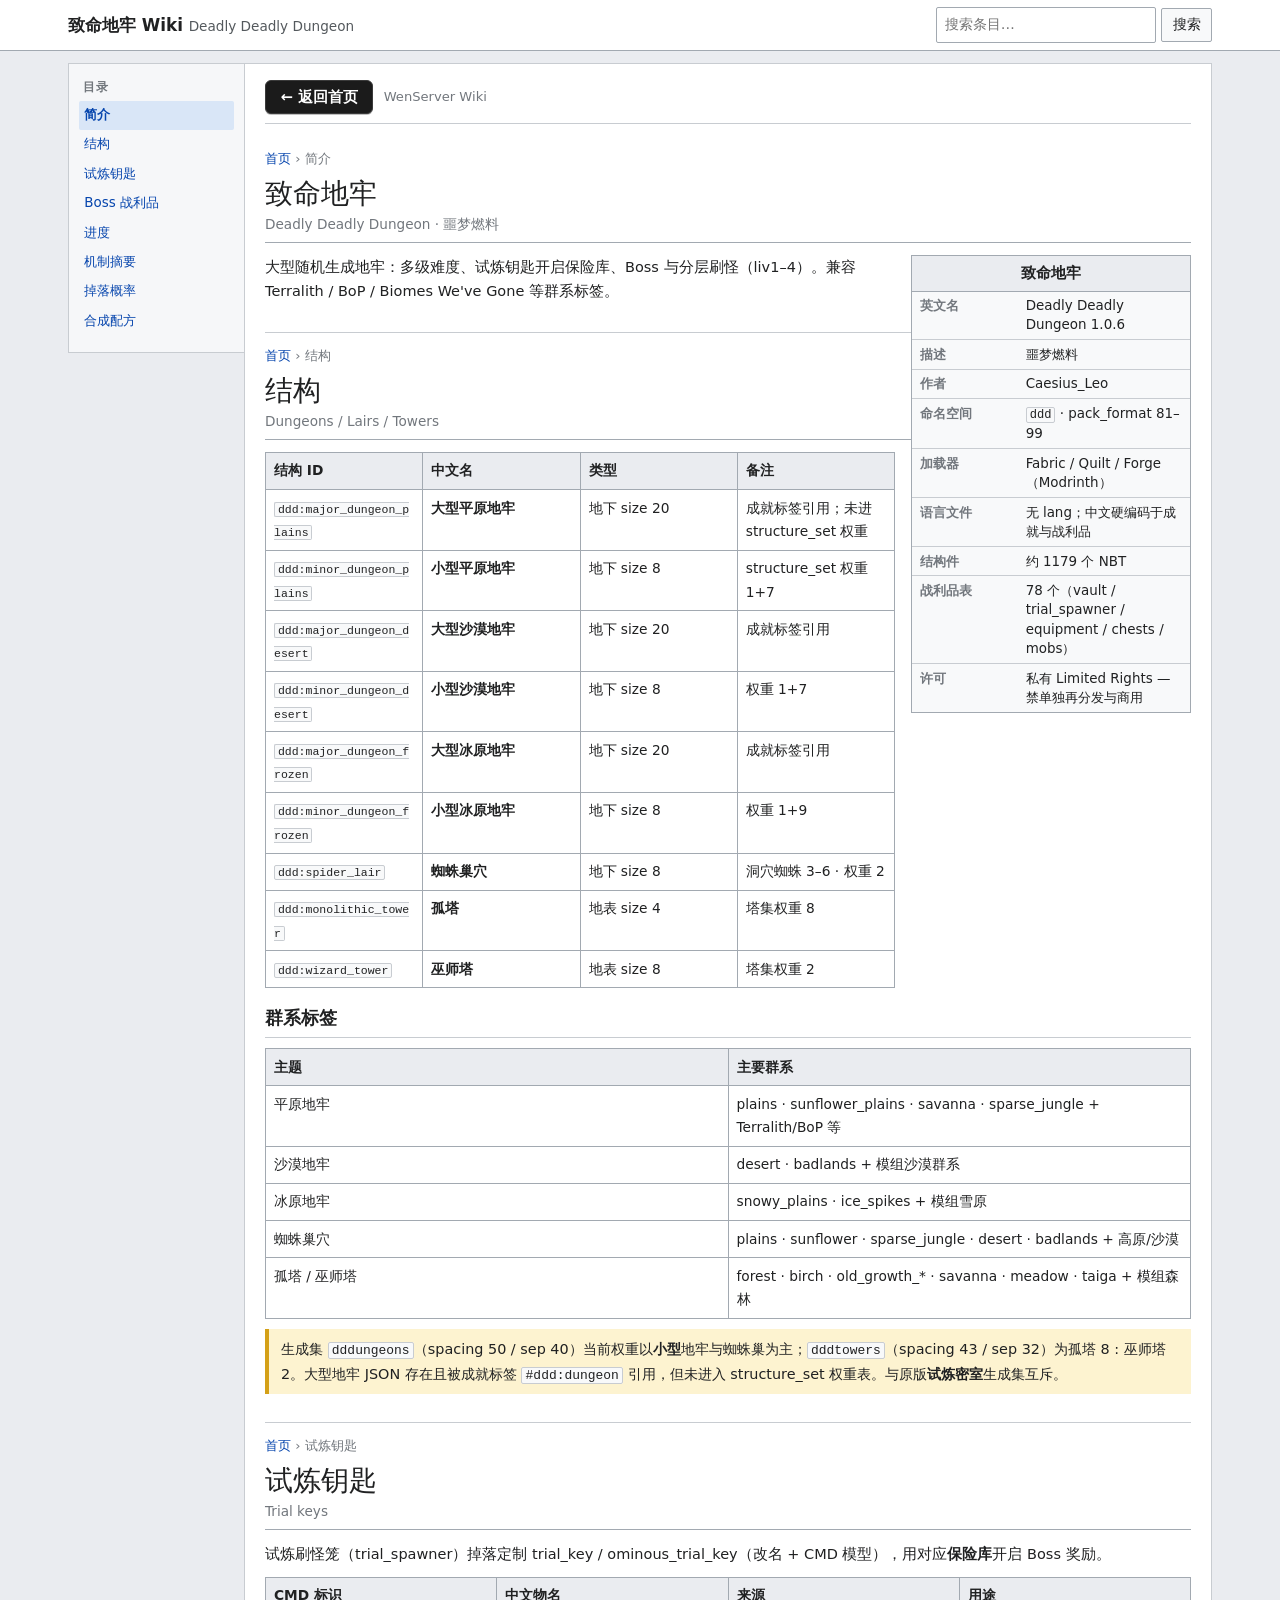
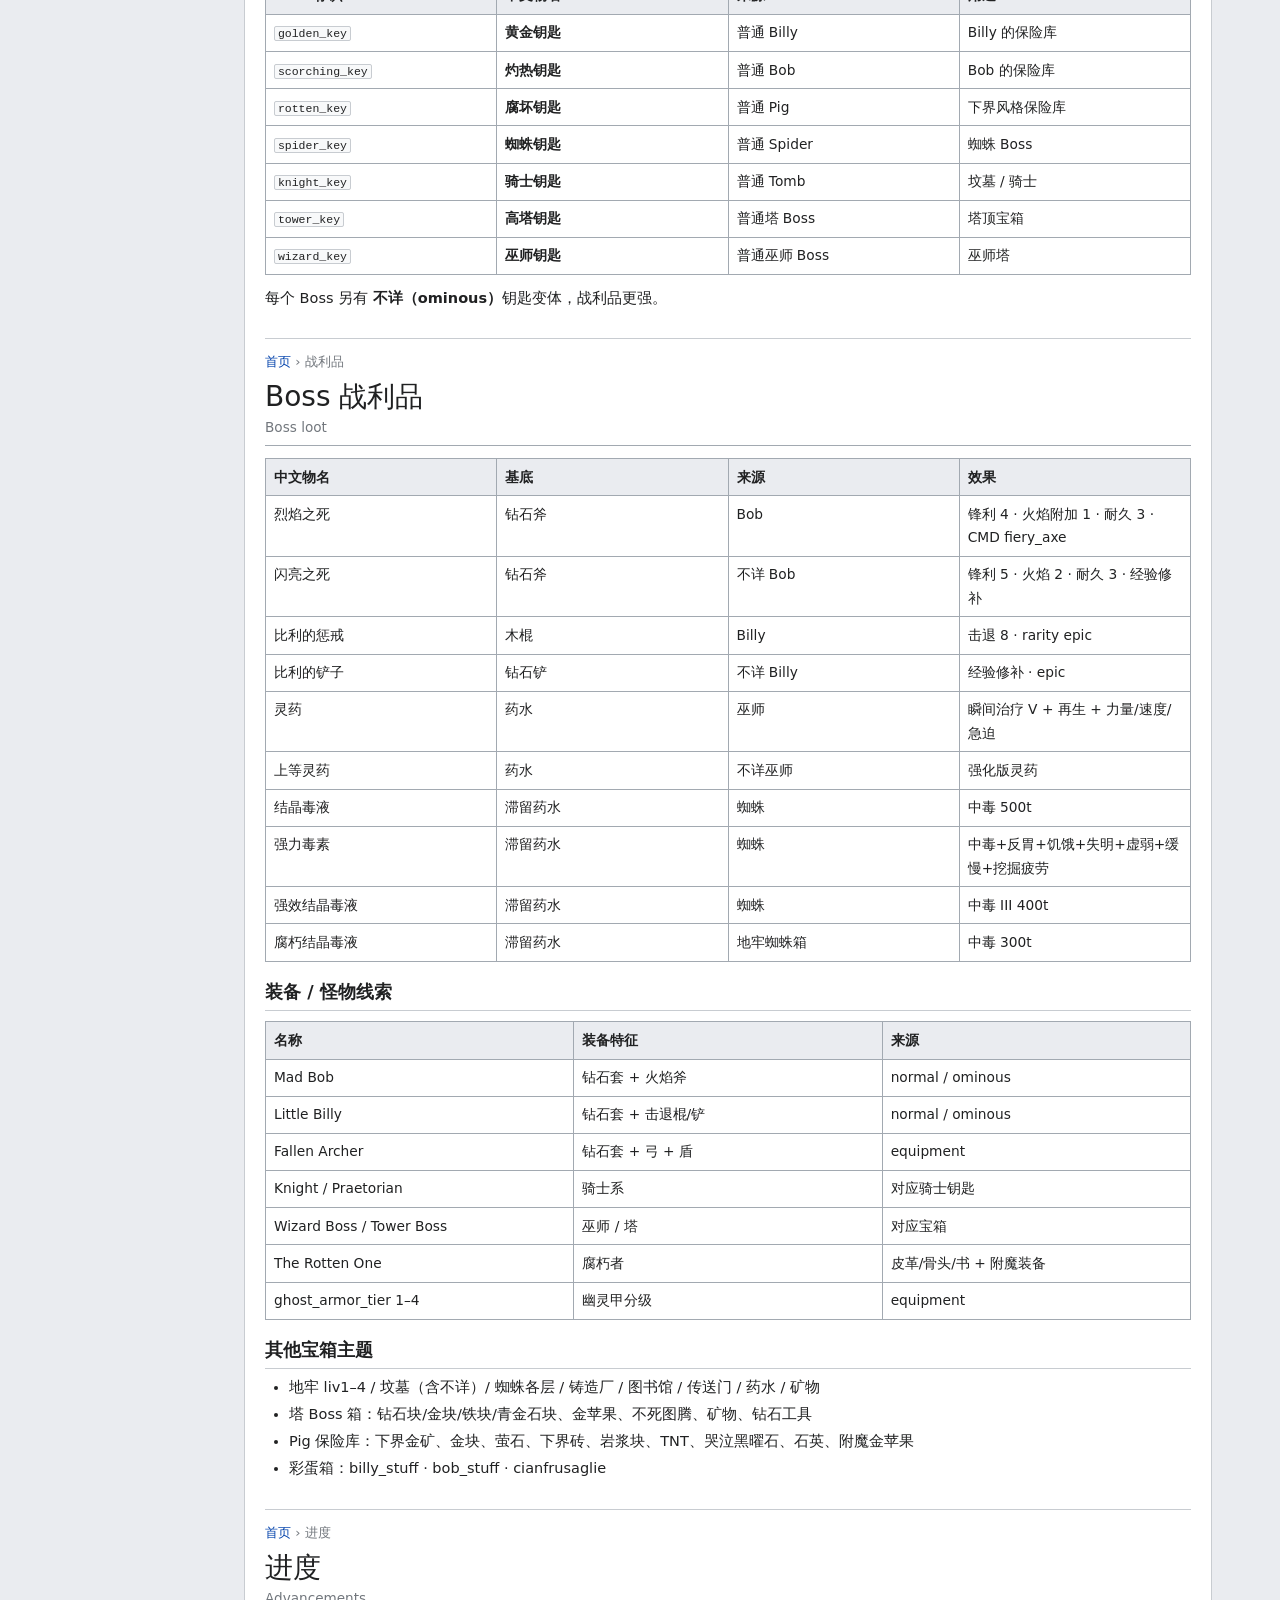
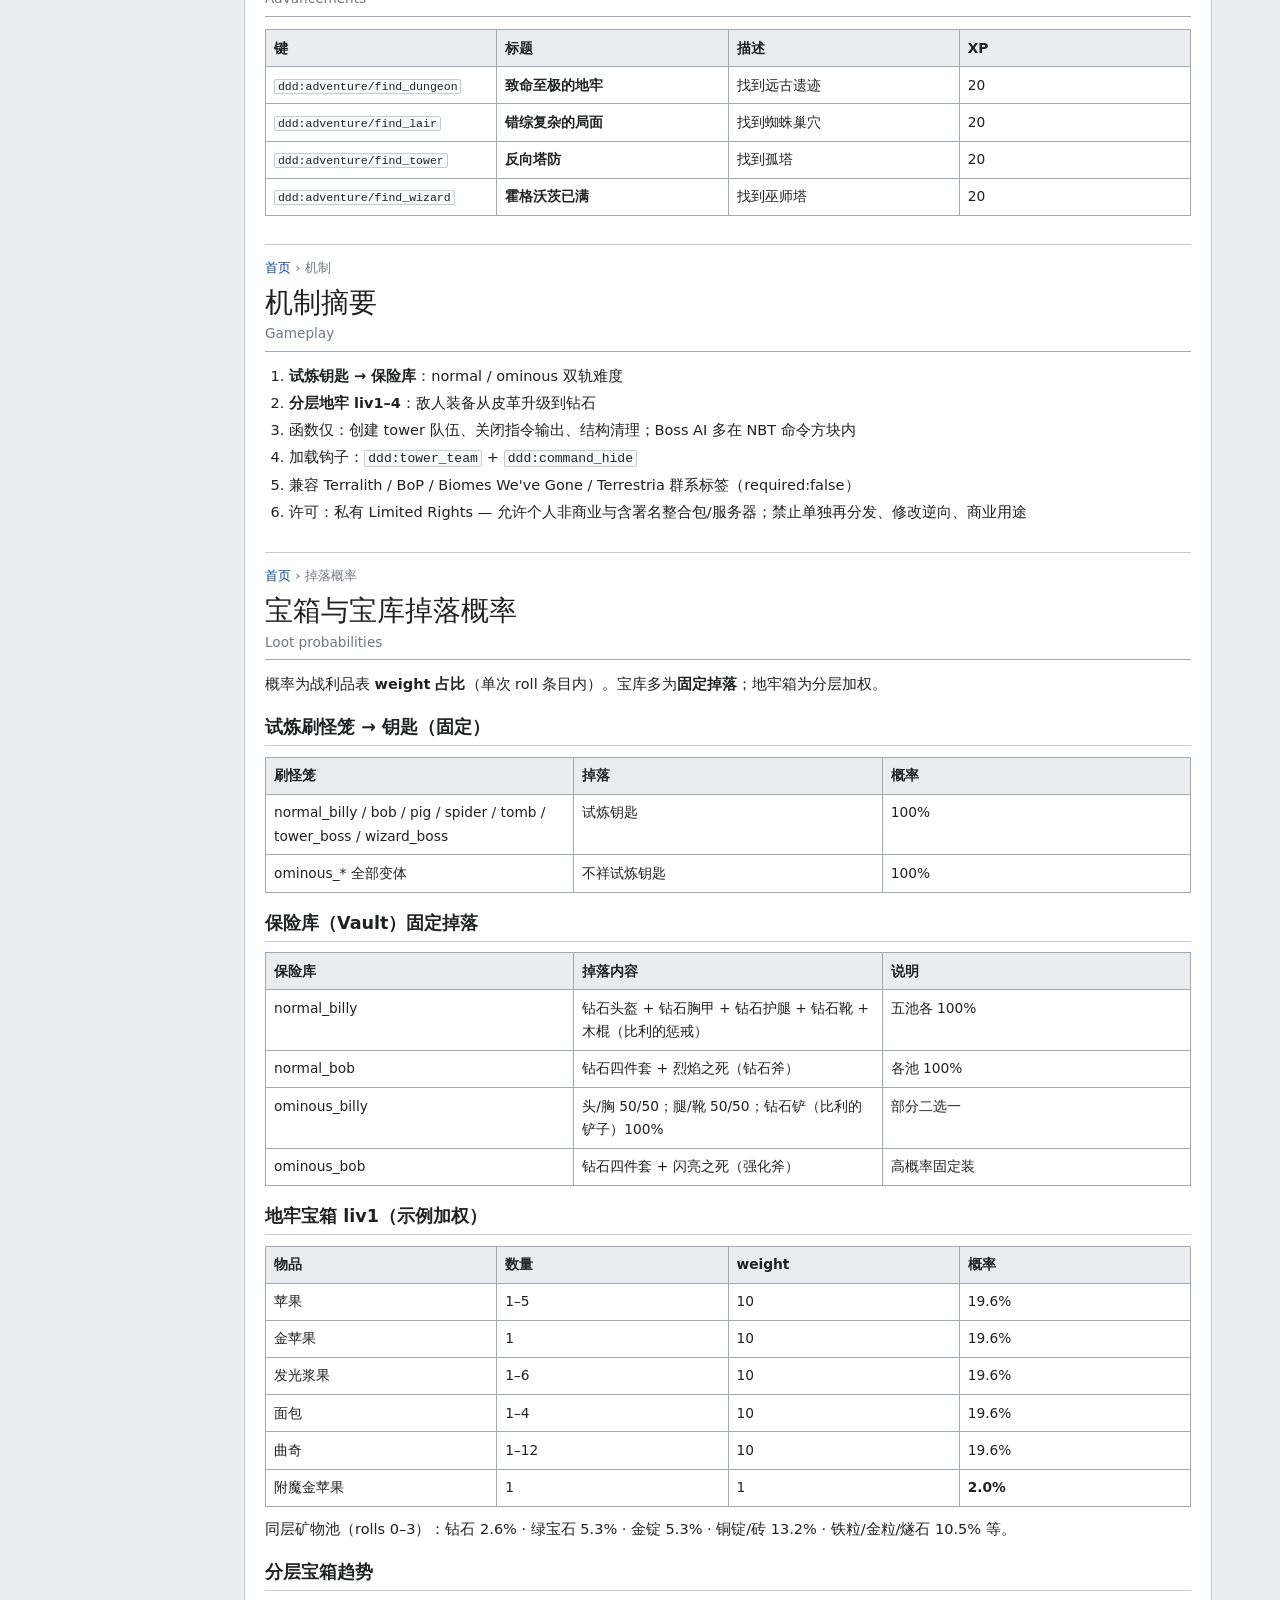
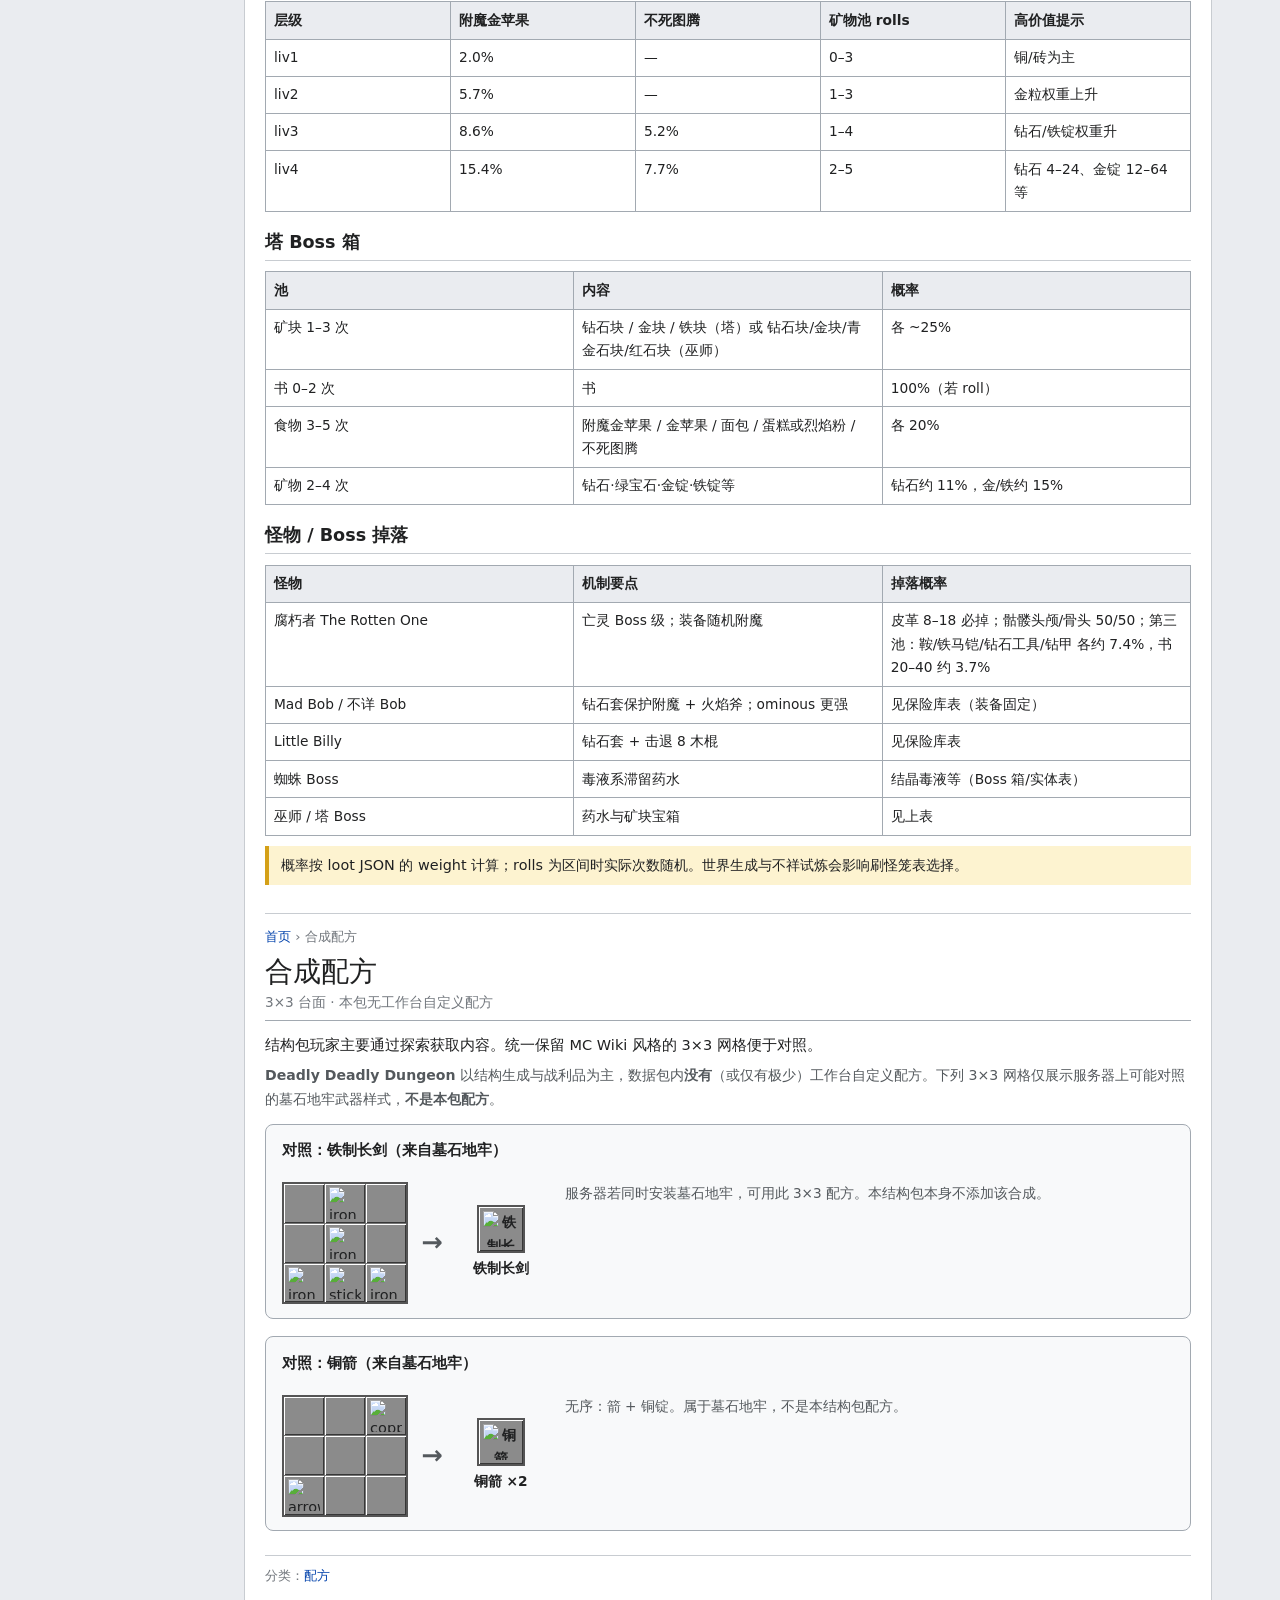
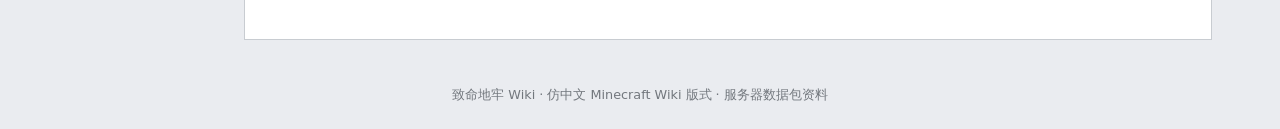
==== DeadlyDeadlyDungeon/index.html @ 66ff52d9 "True 3x3 crafting grids (HTML/CSS)" ====
<!DOCTYPE html>
<html lang="zh-CN">
<head>
<meta charset="UTF-8" />
<meta name="viewport" content="width=device-width, initial-scale=1.0"/>
<title>致命地牢 Wiki</title>
<meta name="description" content="致命地牢（Deadly Deadly Dungeon）中文百科 · WenServer 服务器数据包"/>
<link rel="icon" type="image/png" sizes="32x32" href="assets/favicon-32x32.png">
<link rel="icon" type="image/png" sizes="16x16" href="assets/favicon-16x16.png">
<link rel="apple-touch-icon" sizes="180x180" href="assets/apple-touch-icon.png">
<link rel="stylesheet" href="assets/app.css" />
</head>
<body>

<header class="wiki-header">
	<div class="inner">
		<a class="wiki-logo" href="../index.html">致命地牢 Wiki<span>Deadly Deadly Dungeon</span></a>
		<button type="button" class="toc-toggle" id="tocToggle">目录</button>
		<div class="wiki-search">
			<input type="search" id="searchBox" placeholder="搜索条目…" aria-label="搜索" />
			<button type="button" id="searchBtn">搜索</button>
		</div>
	</div>
</header>

<div class="wiki-shell" id="top">
	<aside class="wiki-sidebar" id="wikiSidebar">
		<div class="sb-title">目录</div>
		<ul>
			<li><a href="#introduction">简介</a></li>
			<li><a href="#structures">结构</a></li>
			<li><a href="#keys">试炼钥匙</a></li>
			<li><a href="#loot">Boss 战利品</a></li>
			<li><a href="#advancements">进度</a></li>
			<li><a href="#mechanics">机制摘要</a></li>
			<li><a href="#loot-probs">掉落概率</a></li>
			<li><a href="#recipes">合成配方</a></li>
		</ul>
	</aside>
	<main class="wiki-content">
		<div class="back-bar">
			<a class="back-home" href="../index.html">← 返回首页</a>
			<span class="back-hub">WenServer Wiki</span>
		</div>

	<div id="searchPanel" class="search-panel" hidden>
		<div class="sr-head">
			<strong>搜索结果</strong>
			<span id="searchMeta" class="sr-meta"></span>
			<button type="button" id="searchClear" class="sr-clear">清除</button>
		</div>
		<p class="sr-hint">输入时只更新本列表，不会隐藏正文、也不会滚动页面。</p>
		<ol id="searchList" class="sr-list"></ol>
	</div>
	<div id="searchEmpty" class="search-empty" hidden>没有找到匹配的条目。</div>

	<article class="article" id="introduction" data-search="致命地牢 Deadly Deadly Dungeon · 噩梦燃料 地牢 deadly dungeon 试炼钥匙 boss">
		<div class="breadcrumbs"><a href="#top">首页</a> › 简介</div>
		<div class="article-header"><h1>致命地牢</h1><div class="sub">Deadly Deadly Dungeon · 噩梦燃料</div></div>
		<div class="infobox"><div class="ib-title">致命地牢</div><table><tr><td class="k">英文名</td><td class="v">Deadly Deadly Dungeon 1.0.6</td></tr><tr><td class="k">描述</td><td class="v">噩梦燃料</td></tr><tr><td class="k">作者</td><td class="v">Caesius_Leo</td></tr><tr><td class="k">命名空间</td><td class="v"><code>ddd</code> · pack_format 81–99</td></tr><tr><td class="k">加载器</td><td class="v">Fabric / Quilt / Forge（Modrinth）</td></tr><tr><td class="k">语言文件</td><td class="v">无 lang；中文硬编码于成就与战利品</td></tr><tr><td class="k">结构件</td><td class="v">约 1179 个 NBT</td></tr><tr><td class="k">战利品表</td><td class="v">78 个（vault / trial_spawner / equipment / chests / mobs）</td></tr><tr><td class="k">许可</td><td class="v">私有 Limited Rights — 禁单独再分发与商用</td></tr></table></div><p>大型随机生成地牢：多级难度、试炼钥匙开启保险库、Boss 与分层刷怪（liv1–4）。兼容 Terralith / BoP / Biomes We've Gone 等群系标签。</p>
	</article>

	<article class="article" id="structures" data-search="结构 Dungeons / Lairs / Towers 结构 地牢 巢穴 孤塔 巫师塔 群系">
		<div class="breadcrumbs"><a href="#top">首页</a> › 结构</div>
		<div class="article-header"><h1>结构</h1><div class="sub">Dungeons / Lairs / Towers</div></div>
		<div class="wiki-table-wrap"><table class="wiki"><tr><th>结构 ID</th><th>中文名</th><th>类型</th><th>备注</th></tr><tr><td><code>ddd:major_dungeon_plains</code></td><td><strong>大型平原地牢</strong></td><td>地下 size 20</td><td>成就标签引用；未进 structure_set 权重</td></tr><tr><td><code>ddd:minor_dungeon_plains</code></td><td><strong>小型平原地牢</strong></td><td>地下 size 8</td><td>structure_set 权重 1+7</td></tr><tr><td><code>ddd:major_dungeon_desert</code></td><td><strong>大型沙漠地牢</strong></td><td>地下 size 20</td><td>成就标签引用</td></tr><tr><td><code>ddd:minor_dungeon_desert</code></td><td><strong>小型沙漠地牢</strong></td><td>地下 size 8</td><td>权重 1+7</td></tr><tr><td><code>ddd:major_dungeon_frozen</code></td><td><strong>大型冰原地牢</strong></td><td>地下 size 20</td><td>成就标签引用</td></tr><tr><td><code>ddd:minor_dungeon_frozen</code></td><td><strong>小型冰原地牢</strong></td><td>地下 size 8</td><td>权重 1+9</td></tr><tr><td><code>ddd:spider_lair</code></td><td><strong>蜘蛛巢穴</strong></td><td>地下 size 8</td><td>洞穴蜘蛛 3–6 · 权重 2</td></tr><tr><td><code>ddd:monolithic_tower</code></td><td><strong>孤塔</strong></td><td>地表 size 4</td><td>塔集权重 8</td></tr><tr><td><code>ddd:wizard_tower</code></td><td><strong>巫师塔</strong></td><td>地表 size 8</td><td>塔集权重 2</td></tr></table></div><h3>群系标签</h3><div class="wiki-table-wrap"><table class="wiki"><tr><th>主题</th><th>主要群系</th></tr><tr><td>平原地牢</td><td>plains · sunflower_plains · savanna · sparse_jungle + Terralith/BoP 等</td></tr><tr><td>沙漠地牢</td><td>desert · badlands + 模组沙漠群系</td></tr><tr><td>冰原地牢</td><td>snowy_plains · ice_spikes + 模组雪原</td></tr><tr><td>蜘蛛巢穴</td><td>plains · sunflower · sparse_jungle · desert · badlands + 高原/沙漠</td></tr><tr><td>孤塔 / 巫师塔</td><td>forest · birch · old_growth_* · savanna · meadow · taiga + 模组森林</td></tr></table></div><div class="note">生成集 <code>dddungeons</code>（spacing 50 / sep 40）当前权重以<strong>小型</strong>地牢与蜘蛛巢为主；<code>dddtowers</code>（spacing 43 / sep 32）为孤塔 8 : 巫师塔 2。大型地牢 JSON 存在且被成就标签 <code>#ddd:dungeon</code> 引用，但未进入 structure_set 权重表。与原版<strong>试炼密室</strong>生成集互斥。</div>
	</article>

	<article class="article" id="keys" data-search="试炼钥匙 Trial keys 钥匙 试炼 保险库 不祥 trial_key">
		<div class="breadcrumbs"><a href="#top">首页</a> › 试炼钥匙</div>
		<div class="article-header"><h1>试炼钥匙</h1><div class="sub">Trial keys</div></div>
		<p>试炼刷怪笼（trial_spawner）掉落定制 trial_key / ominous_trial_key（改名 + CMD 模型），用对应<strong>保险库</strong>开启 Boss 奖励。</p><div class="wiki-table-wrap"><table class="wiki"><tr><th>CMD 标识</th><th>中文物名</th><th>来源</th><th>用途</th></tr><tr><td><code>golden_key</code></td><td><strong>黄金钥匙</strong></td><td>普通 Billy</td><td>Billy 的保险库</td></tr><tr><td><code>scorching_key</code></td><td><strong>灼热钥匙</strong></td><td>普通 Bob</td><td>Bob 的保险库</td></tr><tr><td><code>rotten_key</code></td><td><strong>腐坏钥匙</strong></td><td>普通 Pig</td><td>下界风格保险库</td></tr><tr><td><code>spider_key</code></td><td><strong>蜘蛛钥匙</strong></td><td>普通 Spider</td><td>蜘蛛 Boss</td></tr><tr><td><code>knight_key</code></td><td><strong>骑士钥匙</strong></td><td>普通 Tomb</td><td>坟墓 / 骑士</td></tr><tr><td><code>tower_key</code></td><td><strong>高塔钥匙</strong></td><td>普通塔 Boss</td><td>塔顶宝箱</td></tr><tr><td><code>wizard_key</code></td><td><strong>巫师钥匙</strong></td><td>普通巫师 Boss</td><td>巫师塔</td></tr></table></div><p>每个 Boss 另有 <strong>不详（ominous）</strong>钥匙变体，战利品更强。</p>
	</article>

	<article class="article" id="loot" data-search="Boss 战利品 Boss loot 战利品 Boss 毒液 灵药 不祥">
		<div class="breadcrumbs"><a href="#top">首页</a> › 战利品</div>
		<div class="article-header"><h1>Boss 战利品</h1><div class="sub">Boss loot</div></div>
		<div class="wiki-table-wrap"><table class="wiki"><tr><th>中文物名</th><th>基底</th><th>来源</th><th>效果</th></tr><tr><td>烈焰之死</td><td>钻石斧</td><td>Bob</td><td>锋利 4 · 火焰附加 1 · 耐久 3 · CMD fiery_axe</td></tr><tr><td>闪亮之死</td><td>钻石斧</td><td>不详 Bob</td><td>锋利 5 · 火焰 2 · 耐久 3 · 经验修补</td></tr><tr><td>比利的惩戒</td><td>木棍</td><td>Billy</td><td>击退 8 · rarity epic</td></tr><tr><td>比利的铲子</td><td>钻石铲</td><td>不详 Billy</td><td>经验修补 · epic</td></tr><tr><td>灵药</td><td>药水</td><td>巫师</td><td>瞬间治疗 V + 再生 + 力量/速度/急迫</td></tr><tr><td>上等灵药</td><td>药水</td><td>不详巫师</td><td>强化版灵药</td></tr><tr><td>结晶毒液</td><td>滞留药水</td><td>蜘蛛</td><td>中毒 500t</td></tr><tr><td>强力毒素</td><td>滞留药水</td><td>蜘蛛</td><td>中毒+反胃+饥饿+失明+虚弱+缓慢+挖掘疲劳</td></tr><tr><td>强效结晶毒液</td><td>滞留药水</td><td>蜘蛛</td><td>中毒 III 400t</td></tr><tr><td>腐朽结晶毒液</td><td>滞留药水</td><td>地牢蜘蛛箱</td><td>中毒 300t</td></tr></table></div><h3>装备 / 怪物线索</h3><div class="wiki-table-wrap"><table class="wiki"><tr><th>名称</th><th>装备特征</th><th>来源</th></tr><tr><td>Mad Bob</td><td>钻石套 + 火焰斧</td><td>normal / ominous</td></tr><tr><td>Little Billy</td><td>钻石套 + 击退棍/铲</td><td>normal / ominous</td></tr><tr><td>Fallen Archer</td><td>钻石套 + 弓 + 盾</td><td>equipment</td></tr><tr><td>Knight / Praetorian</td><td>骑士系</td><td>对应骑士钥匙</td></tr><tr><td>Wizard Boss / Tower Boss</td><td>巫师 / 塔</td><td>对应宝箱</td></tr><tr><td>The Rotten One</td><td>腐朽者</td><td>皮革/骨头/书 + 附魔装备</td></tr><tr><td>ghost_armor_tier 1–4</td><td>幽灵甲分级</td><td>equipment</td></tr></table></div><h3>其他宝箱主题</h3><ul class="bullets"><li>地牢 liv1–4 / 坟墓（含不详）/ 蜘蛛各层 / 铸造厂 / 图书馆 / 传送门 / 药水 / 矿物</li><li>塔 Boss 箱：钻石块/金块/铁块/青金石块、金苹果、不死图腾、矿物、钻石工具</li><li>Pig 保险库：下界金矿、金块、萤石、下界砖、岩浆块、TNT、哭泣黑曜石、石英、附魔金苹果</li><li>彩蛋箱：billy_stuff · bob_stuff · cianfrusaglie</li></ul>
	</article>

	<article class="article" id="advancements" data-search="进度 Advancements 进度 成就 地牢 巢穴 塔">
		<div class="breadcrumbs"><a href="#top">首页</a> › 进度</div>
		<div class="article-header"><h1>进度</h1><div class="sub">Advancements</div></div>
		<div class="wiki-table-wrap"><table class="wiki"><tr><th>键</th><th>标题</th><th>描述</th><th>XP</th></tr><tr><td><code>ddd:adventure/find_dungeon</code></td><td><strong>致命至极的地牢</strong></td><td>找到远古遗迹</td><td>20</td></tr><tr><td><code>ddd:adventure/find_lair</code></td><td><strong>错综复杂的局面</strong></td><td>找到蜘蛛巢穴</td><td>20</td></tr><tr><td><code>ddd:adventure/find_tower</code></td><td><strong>反向塔防</strong></td><td>找到孤塔</td><td>20</td></tr><tr><td><code>ddd:adventure/find_wizard</code></td><td><strong>霍格沃茨已满</strong></td><td>找到巫师塔</td><td>20</td></tr></table></div>
	</article>

	<article class="article" id="mechanics" data-search="机制摘要 Gameplay 机制 试炼 分层 不祥 许可">
		<div class="breadcrumbs"><a href="#top">首页</a> › 机制</div>
		<div class="article-header"><h1>机制摘要</h1><div class="sub">Gameplay</div></div>
		<ol class="numbered"><li><strong>试炼钥匙 → 保险库</strong>：normal / ominous 双轨难度</li><li><strong>分层地牢 liv1–4</strong>：敌人装备从皮革升级到钻石</li><li>函数仅：创建 tower 队伍、关闭指令输出、结构清理；Boss AI 多在 NBT 命令方块内</li><li>加载钩子：<code>ddd:tower_team</code> + <code>ddd:command_hide</code></li><li>兼容 Terralith / BoP / Biomes We've Gone / Terrestria 群系标签（required:false）</li><li>许可：私有 Limited Rights — 允许个人非商业与含署名整合包/服务器；禁止单独再分发、修改逆向、商业用途</li></ol>
	</article>


	<article class="article" id="loot-probs" data-search="宝箱与宝库掉落概率 Loot probabilities 概率 宝箱 宝库 战利品 掉落 试炼钥匙">
		<div class="breadcrumbs"><a href="#top">首页</a> › 掉落概率</div>
		<div class="article-header"><h1>宝箱与宝库掉落概率</h1><div class="sub">Loot probabilities</div></div>
		
		<p>概率为战利品表 <strong>weight 占比</strong>（单次 roll 条目内）。宝库多为<strong>固定掉落</strong>；地牢箱为分层加权。</p>

		<h3>试炼刷怪笼 → 钥匙（固定）</h3>
		<div class="wiki-table-wrap"><table class="wiki"><tr><th>刷怪笼</th><th>掉落</th><th>概率</th></tr><tr><td>normal_billy / bob / pig / spider / tomb / tower_boss / wizard_boss</td><td>试炼钥匙</td><td>100%</td></tr><tr><td>ominous_* 全部变体</td><td>不祥试炼钥匙</td><td>100%</td></tr></table></div>

		<h3>保险库（Vault）固定掉落</h3>
		<div class="wiki-table-wrap"><table class="wiki"><tr><th>保险库</th><th>掉落内容</th><th>说明</th></tr><tr><td>normal_billy</td><td>钻石头盔 + 钻石胸甲 + 钻石护腿 + 钻石靴 + 木棍（比利的惩戒）</td><td>五池各 100%</td></tr><tr><td>normal_bob</td><td>钻石四件套 + 烈焰之死（钻石斧）</td><td>各池 100%</td></tr><tr><td>ominous_billy</td><td>头/胸 50/50；腿/靴 50/50；钻石铲（比利的铲子）100%</td><td>部分二选一</td></tr><tr><td>ominous_bob</td><td>钻石四件套 + 闪亮之死（强化斧）</td><td>高概率固定装</td></tr></table></div>

		<h3>地牢宝箱 liv1（示例加权）</h3>
		<div class="wiki-table-wrap"><table class="wiki"><tr><th>物品</th><th>数量</th><th>weight</th><th>概率</th></tr><tr><td>苹果</td><td>1–5</td><td>10</td><td>19.6%</td></tr><tr><td>金苹果</td><td>1</td><td>10</td><td>19.6%</td></tr><tr><td>发光浆果</td><td>1–6</td><td>10</td><td>19.6%</td></tr><tr><td>面包</td><td>1–4</td><td>10</td><td>19.6%</td></tr><tr><td>曲奇</td><td>1–12</td><td>10</td><td>19.6%</td></tr><tr><td>附魔金苹果</td><td>1</td><td>1</td><td><strong>2.0%</strong></td></tr></table></div>
		<p class="muted">同层矿物池（rolls 0–3）：钻石 2.6% · 绿宝石 5.3% · 金锭 5.3% · 铜锭/砖 13.2% · 铁粒/金粒/燧石 10.5% 等。</p>

		<h3>分层宝箱趋势</h3>
		<div class="wiki-table-wrap"><table class="wiki"><tr><th>层级</th><th>附魔金苹果</th><th>不死图腾</th><th>矿物池 rolls</th><th>高价值提示</th></tr><tr><td>liv1</td><td>2.0%</td><td>—</td><td>0–3</td><td>铜/砖为主</td></tr><tr><td>liv2</td><td>5.7%</td><td>—</td><td>1–3</td><td>金粒权重上升</td></tr><tr><td>liv3</td><td>8.6%</td><td>5.2%</td><td>1–4</td><td>钻石/铁锭权重升</td></tr><tr><td>liv4</td><td>15.4%</td><td>7.7%</td><td>2–5</td><td>钻石 4–24、金锭 12–64 等</td></tr></table></div>

		<h3>塔 Boss 箱</h3>
		<div class="wiki-table-wrap"><table class="wiki"><tr><th>池</th><th>内容</th><th>概率</th></tr><tr><td>矿块 1–3 次</td><td>钻石块 / 金块 / 铁块（塔）或 钻石块/金块/青金石块/红石块（巫师）</td><td>各 ~25%</td></tr><tr><td>书 0–2 次</td><td>书</td><td>100%（若 roll）</td></tr><tr><td>食物 3–5 次</td><td>附魔金苹果 / 金苹果 / 面包 / 蛋糕或烈焰粉 / 不死图腾</td><td>各 20%</td></tr><tr><td>矿物 2–4 次</td><td>钻石·绿宝石·金锭·铁锭等</td><td>钻石约 11%，金/铁约 15%</td></tr></table></div>

		<h3>怪物 / Boss 掉落</h3>
		<div class="wiki-table-wrap"><table class="wiki"><tr><th>怪物</th><th>机制要点</th><th>掉落概率</th></tr><tr><td>腐朽者 The Rotten One</td><td>亡灵 Boss 级；装备随机附魔</td><td>皮革 8–18 必掉；骷髅头颅/骨头 50/50；第三池：鞍/铁马铠/钻石工具/钻甲 各约 7.4%，书 20–40 约 3.7%</td></tr><tr><td>Mad Bob / 不详 Bob</td><td>钻石套保护附魔 + 火焰斧；ominous 更强</td><td>见保险库表（装备固定）</td></tr><tr><td>Little Billy</td><td>钻石套 + 击退 8 木棍</td><td>见保险库表</td></tr><tr><td>蜘蛛 Boss</td><td>毒液系滞留药水</td><td>结晶毒液等（Boss 箱/实体表）</td></tr><tr><td>巫师 / 塔 Boss</td><td>药水与矿块宝箱</td><td>见上表</td></tr></table></div>
		<p class="note">概率按 loot JSON 的 weight 计算；rolls 为区间时实际次数随机。世界生成与不祥试炼会影响刷怪笼表选择。</p>
	
	</article>

	<article class="article" id="recipes" data-search="合成 配方 工作台 3x3 craft crafting grid">
		<div class="breadcrumbs"><a href="#top">首页</a> › 合成配方</div>
		<div class="article-header"><h1>合成配方</h1><div class="sub">3×3 台面 · 本包无工作台自定义配方</div></div>
		<p>结构包玩家主要通过探索获取内容。统一保留 MC Wiki 风格的 3×3 网格便于对照。</p>
		<p class="craft-note"><strong>Deadly Deadly Dungeon</strong> 以结构生成与战利品为主，数据包内<strong>没有</strong>（或仅有极少）工作台自定义配方。下列 3×3 网格仅展示服务器上可能对照的墓石地牢武器样式，<strong>不是本包配方</strong>。</p>
<div class="craft-block">
  <div class="craft-name">对照：铁制长剑（来自墓石地牢）</div>
  <div class="craft-table-wrap">
    <table class="craft-3"><tr><td></td><td><img src="assets/img/craft/iron_ingot.png" alt="iron_ingot" title="iron_ingot"></td><td></td></tr><tr><td></td><td><img src="assets/img/craft/iron_ingot.png" alt="iron_ingot" title="iron_ingot"></td><td></td></tr><tr><td><img src="assets/img/craft/iron_ingot.png" alt="iron_ingot" title="iron_ingot"></td><td><img src="assets/img/craft/stick.png" alt="stick" title="stick"></td><td><img src="assets/img/craft/iron_ingot.png" alt="iron_ingot" title="iron_ingot"></td></tr></table>
    <div class="craft-arrow">→</div>
    <div class="craft-result"><div class="slot"><img src="assets/img/craft/gd_iron_longsword.png" alt="铁制长剑"></div><div>铁制长剑</div></div>
  </div>
  <div class="craft-meta">服务器若同时安装墓石地牢，可用此 3×3 配方。本结构包本身不添加该合成。</div>
</div>

<div class="craft-block">
  <div class="craft-name">对照：铜箭（来自墓石地牢）</div>
  <div class="craft-table-wrap">
    <table class="craft-3"><tr><td></td><td></td><td><img src="assets/img/craft/copper_ingot.png" alt="copper_ingot" title="copper_ingot"></td></tr><tr><td></td><td></td><td></td></tr><tr><td><img src="assets/img/craft/arrow.png" alt="arrow" title="arrow"></td><td></td><td></td></tr></table>
    <div class="craft-arrow">→</div>
    <div class="craft-result"><div class="slot"><img src="assets/img/craft/gd_arrow_copper.png" alt="铜箭 ×2"></div><div>铜箭 ×2</div></div>
  </div>
  <div class="craft-meta">无序：箭 + 铜锭。属于墓石地牢，不是本结构包配方。</div>
</div>

		<div class="categories">分类：<a href="#recipes">配方</a></div>
	</article>
	</main>
</div>

<footer class="wiki-footer">
	致命地牢 Wiki · 仿中文 Minecraft Wiki 版式 · 服务器数据包资料
</footer>

<script>
(function () {
	var sidebar = document.getElementById("wikiSidebar");
	var toggle = document.getElementById("tocToggle");
	var links = Array.prototype.slice.call(document.querySelectorAll(".wiki-sidebar a"));
	var navTargets = links.map(function (a) {
		var id = a.getAttribute("href");
		return id && id.charAt(0) === "#" ? document.querySelector(id) : null;
	});
	function onScroll() {
		var y = (document.documentElement.scrollTop || document.body.scrollTop) + 100;
		var idx = 0;
		for (var i = 0; i < navTargets.length; i++) {
			var t = navTargets[i];
			if (t && !t.classList.contains("hidden-by-search") && t.offsetTop <= y) idx = i;
		}
		links.forEach(function (a, i) {
			a.classList.toggle("active", i === idx);
			var t = navTargets[i];
			if (t) a.classList.toggle("dimmed", t.classList.contains("hidden-by-search"));
		});
	}
	window.addEventListener("scroll", onScroll, { passive: true });
	onScroll();
	if (toggle && sidebar) {
		if (window.matchMedia("(max-width: 800px)").matches) sidebar.classList.add("collapsed");
		toggle.addEventListener("click", function () { sidebar.classList.toggle("collapsed"); });
	}
	var box = document.getElementById("searchBox");
	var btn = document.getElementById("searchBtn");
	var panel = document.getElementById("searchPanel");
	var list = document.getElementById("searchList");
	var meta = document.getElementById("searchMeta");
	var clearBtn = document.getElementById("searchClear");
	var emptyBox = document.getElementById("searchEmpty");
	var allArticles = Array.prototype.slice.call(document.querySelectorAll("main .article"));
	var timer = null;
	var lastHits = [];
	function titleOf(art) {
		var h = art.querySelector(".article-header h1") || art.querySelector("h1") || art.querySelector("h2");
		return h ? h.textContent.replace(/\s+/g, " ").trim() : (art.id || "未命名");
	}
	function snippetOf(art, q) {
		var text = (art.textContent || "").replace(/\s+/g, " ");
		var i = text.toLowerCase().indexOf(q);
		if (i < 0) return text.slice(0, 80) + (text.length > 80 ? "…" : "");
		var start = Math.max(0, i - 24);
		var end = Math.min(text.length, i + q.length + 36);
		return (start > 0 ? "…" : "") + text.slice(start, end) + (end < text.length ? "…" : "");
	}
	var index = allArticles.map(function (art) {
		var title = titleOf(art);
		var body = (art.textContent || "").replace(/\s+/g, " ");
		var data = art.getAttribute("data-search") || "";
		return { el: art, id: art.id, title: title,
			hay: (title + " " + data + " " + body).toLowerCase(),
			titleLower: title.toLowerCase(), dataLower: data.toLowerCase() };
	});
	function scoreOf(item, q) {
		if (item.titleLower.indexOf(q) !== -1) return 3;
		if (item.dataLower.indexOf(q) !== -1) return 2;
		if (item.hay.indexOf(q) !== -1) return 1;
		return 0;
	}
	function showAllArticles() {
		index.forEach(function (it) { it.el.classList.remove("hidden-by-search"); });
	}
	function renderPanel(q, hits) {
		if (!panel || !list || !meta) return;
		if (!q) { panel.hidden = true; if (emptyBox) emptyBox.hidden = true; list.innerHTML = ""; lastHits = []; return; }
		if (!hits.length) {
			panel.hidden = true;
			if (emptyBox) { emptyBox.hidden = false; emptyBox.textContent = "没有找到「" + q + "」。"; }
			lastHits = []; return;
		}
		if (emptyBox) emptyBox.hidden = true;
		panel.hidden = false;
		meta.textContent = "「" + q + "」 · " + hits.length + " 条";
		list.innerHTML = "";
		hits.forEach(function (h) {
			var li = document.createElement("li");
			var a = document.createElement("a");
			a.href = "#" + h.item.id; a.textContent = h.item.title; a.title = h.snippet;
			var sn = document.createElement("div"); sn.className = "sr-snip"; sn.textContent = h.snippet;
			li.appendChild(a); li.appendChild(sn);
			a.addEventListener("click", function (e) {
				e.preventDefault();
				var el = document.getElementById(h.item.id);
				if (el) el.scrollIntoView({ block: "start" });
			});
			list.appendChild(li);
		});
		lastHits = hits;
	}
	function updateResultsOnInput() {
		var q = (box.value || "").trim().toLowerCase().replace(/\s+/g, " ");
		showAllArticles();
		if (!q) { renderPanel("", []); onScroll(); return; }
		var hits = [];
		index.forEach(function (it) {
			var s = scoreOf(it, q);
			if (s > 0) hits.push({ item: it, score: s, snippet: snippetOf(it.el, q) });
		});
		hits.sort(function (a, b) {
			if (b.score !== a.score) return b.score - a.score;
			return index.indexOf(a.item) - index.indexOf(b.item);
		});
		renderPanel(q, hits);
	}
	function jumpTo(el) {
		if (!el) return;
		el.classList.remove("hidden-by-search");
		window.scrollTo(0, Math.max(0, el.getBoundingClientRect().top + window.pageYOffset - 72));
	}
	function goToResults() {
		updateResultsOnInput();
		if (!lastHits.length) {
			if (emptyBox && !emptyBox.hidden)
				window.scrollTo(0, Math.max(0, emptyBox.getBoundingClientRect().top + window.pageYOffset - 72));
			return;
		}
		if (panel && !panel.hidden) {
			window.scrollTo(0, Math.max(0, panel.getBoundingClientRect().top + window.pageYOffset - 72));
			return;
		}
		jumpTo(lastHits[0].item.el);
	}
	if (box) {
		box.addEventListener("input", function () {
			if (timer) clearTimeout(timer);
			timer = setTimeout(updateResultsOnInput, 180);
		});
		box.addEventListener("keydown", function (e) {
			if (e.key === "Enter") { e.preventDefault(); if (timer) clearTimeout(timer); goToResults(); }
			else if (e.key === "Escape") {
				e.preventDefault(); box.value = "";
				if (timer) clearTimeout(timer);
				showAllArticles(); renderPanel("", []); onScroll(); box.blur();
			}
		});
	}
	if (btn) btn.addEventListener("click", function (e) { e.preventDefault(); if (timer) clearTimeout(timer); goToResults(); });
	if (clearBtn) clearBtn.addEventListener("click", function () {
		if (box) box.value = "";
		if (timer) clearTimeout(timer);
		showAllArticles(); renderPanel("", []); onScroll();
		if (box) box.focus();
	});
})();
</script>
</body>
</html>
---- DeadlyDeadlyDungeon/assets/app.css ----
/* Chinese Minecraft Wiki-style — Gravestone Dungeons */

:root {
  --bg: #eaecf0;
  --page: #ffffff;
  --sidebar: #f6f7f9;
  --line: #a2a9b1;
  --line-soft: #c8ccd1;
  --ink: #202122;
  --ink-2: #54595d;
  --muted: #72777d;
  --link: #0645ad;
  --link-hover: #0b0080;
  --visited: #0b0080;
  --accent: #36c;
  --header: #fff;
  --infobox-bg: #f8f9fa;
  --table-head: #eaecf0;
  --note-bg: #fdf3d0;
  --note-border: #d4a017;
  --warn-bg: #fdf2f2;
  --warn-border: #b32424;
  --easy: #2e7d32;
  --mid: #b8860b;
  --hard: #b32424;
  --hc: #6a1b9a;
  --gold: #8a6d00;
  --font: "Noto Sans SC", "Source Han Sans SC", "PingFang SC", "Microsoft YaHei",
    system-ui, -apple-system, "Segoe UI", sans-serif;
  --font-mono: "Cascadia Code", ui-monospace, Consolas, monospace;
  --sidebar-w: 176px;
  --content-max: 960px;
}

* { box-sizing: border-box; }

html { scroll-behavior: smooth; scroll-padding-top: 3.2rem; }

body {
  margin: 0;
  font-family: var(--font);
  font-size: 14.5px;
  line-height: 1.7;
  color: var(--ink);
  background: var(--bg);
}

a { color: var(--link); text-decoration: none; }
a:hover { text-decoration: underline; }
a:visited { color: var(--visited); }

code, .mono {
  font-family: var(--font-mono);
  font-size: 0.9em;
  background: #f8f9fa;
  padding: 0 0.25em;
  border: 1px solid var(--line-soft);
  border-radius: 2px;
}

/* —— Top bar —— */
.wiki-header {
  background: var(--header);
  border-bottom: 1px solid var(--line);
  position: sticky;
  top: 0;
  z-index: 40;
}

.wiki-header .inner {
  max-width: calc(var(--sidebar-w) + var(--content-max) + 40px);
  margin: 0 auto;
  padding: 0.45rem 1rem;
  display: flex;
  align-items: center;
  gap: 0.75rem;
  flex-wrap: wrap;
}

.wiki-logo {
  font-weight: 700;
  font-size: 1.05rem;
  color: var(--ink);
  text-decoration: none;
  white-space: nowrap;
}

.wiki-logo span { color: #54595d; font-weight: 500; font-size: 0.85rem; margin-left: 0.35rem; }
.wiki-logo:hover { text-decoration: none; }

.wiki-search {
  margin-left: auto;
  display: flex;
  gap: 0.35rem;
  align-items: center;
}

.wiki-search input {
  width: min(220px, 36vw);
  padding: 0.3rem 0.5rem;
  border: 1px solid var(--line);
  border-radius: 2px;
  font: inherit;
  font-size: 0.88rem;
  background: #fff;
  color: var(--ink);
}

.wiki-search button {
  padding: 0.3rem 0.65rem;
  border: 1px solid var(--line);
  border-radius: 2px;
  background: #f8f9fa;
  font: inherit;
  font-size: 0.85rem;
  cursor: pointer;
  color: var(--ink);
}

.wiki-search button:hover { background: #eaecf0; }

.toc-toggle {
  display: none;
  border: 1px solid var(--line);
  background: #f8f9fa;
  border-radius: 2px;
  padding: 0.28rem 0.55rem;
  font-size: 0.82rem;
  cursor: pointer;
}

/* —— Shell —— */
.wiki-shell {
  max-width: calc(var(--sidebar-w) + var(--content-max) + 40px);
  margin: 0 auto;
  padding: 0.75rem 1rem 2rem;
  display: grid;
  grid-template-columns: var(--sidebar-w) minmax(0, 1fr);
  gap: 0;
  align-items: start;
}

/* —— Sidebar (MediaWiki-like) —— */
.wiki-sidebar {
  background: var(--sidebar);
  border: 1px solid var(--line-soft);
  border-right: none;
  padding: 0.75rem 0.65rem 1rem;
  position: sticky;
  top: 3.1rem;
  max-height: calc(100vh - 3.6rem);
  overflow: auto;
  font-size: 0.84rem;
}

.wiki-sidebar .sb-title {
  font-weight: 700;
  font-size: 0.78rem;
  color: var(--muted);
  margin: 0.55rem 0 0.25rem;
  padding-left: 0.25rem;
  letter-spacing: 0.02em;
}

.wiki-sidebar .sb-title:first-child { margin-top: 0; }

.wiki-sidebar ul {
  list-style: none;
  margin: 0;
  padding: 0;
}

.wiki-sidebar li { margin: 0.05rem 0; }

.wiki-sidebar a {
  display: block;
  padding: 0.18rem 0.3rem;
  color: var(--link);
  border-radius: 2px;
}

.wiki-sidebar a:hover { background: #eaf3ff; text-decoration: none; }
.wiki-sidebar a.active { background: #d9e6f7; font-weight: 600; }
.wiki-sidebar a.dimmed { opacity: 0.45; }

/* —— Content —— */
.wiki-content {
  background: var(--page);
  border: 1px solid var(--line-soft);
  min-width: 0;
  padding: 1rem 1.25rem 1.5rem;
}

.breadcrumbs {
  font-size: 0.82rem;
  color: var(--muted);
  margin-bottom: 0.35rem;
}

.breadcrumbs a { color: var(--link); }

/* Article header */
.article-header {
  border-bottom: 1px solid var(--line);
  margin-bottom: 0.75rem;
  padding-bottom: 0.35rem;
}

.article-header h1 {
  margin: 0;
  font-size: 1.75rem;
  font-weight: 400;
  line-height: 1.25;
  color: var(--ink);
}

.article-header .sub {
  font-size: 0.85rem;
  color: var(--muted);
  margin-top: 0.15rem;
}

/* Hatnote */
.hatnote {
  font-size: 0.88rem;
  color: var(--ink-2);
  font-style: italic;
  margin: 0.4rem 0 0.75rem;
  padding-left: 1.2em;
}

/* TOC box */
.toc-box {
  display: table;
  background: var(--infobox-bg);
  border: 1px solid var(--line);
  padding: 0.55rem 0.85rem;
  margin: 0.65rem 0 1rem;
  font-size: 0.88rem;
  max-width: 320px;
}

.toc-box .toc-title {
  font-weight: 700;
  text-align: center;
  margin-bottom: 0.25rem;
}

.toc-box ol {
  margin: 0;
  padding-left: 1.25rem;
}

.toc-box li { margin: 0.1rem 0; }

.toc-box .toc-num { color: var(--muted); margin-right: 0.25rem; }

/* Sections — wiki article blocks */
.article {
  margin: 1.25rem 0 1.75rem;
  padding-top: 0.25rem;
  scroll-margin-top: 3.5rem;
}

.article + .article {
  border-top: 1px solid var(--line-soft);
  padding-top: 0.75rem;
}

.article > h2 {
  margin: 0 0 0.55rem;
  font-size: 1.35rem;
  font-weight: 500;
  border-bottom: 1px solid var(--line);
  padding-bottom: 0.2rem;
  clear: both;
}

.article h3 {
  margin: 1rem 0 0.4rem;
  font-size: 1.1rem;
  font-weight: 600;
  border-bottom: 1px solid var(--line-soft);
  padding-bottom: 0.15rem;
}

.article h4 {
  margin: 0.75rem 0 0.3rem;
  font-size: 0.98rem;
  font-weight: 700;
}

.article p { margin: 0.4rem 0; }

.article ul.bullets, .article ol.numbered {
  margin: 0.35rem 0 0.5rem;
  padding-left: 1.5rem;
}

.article ul.bullets li, .article ol.numbered li { margin: 0.15rem 0; }

/* Infobox — right float like MC wiki */
.infobox {
  float: right;
  width: min(280px, 100%);
  margin: 0 0 0.75rem 1rem;
  border: 1px solid var(--line);
  background: var(--infobox-bg);
  font-size: 0.84rem;
  line-height: 1.45;
}

.infobox .ib-title {
  background: var(--table-head);
  border-bottom: 1px solid var(--line);
  padding: 0.4rem 0.55rem;
  font-weight: 700;
  text-align: center;
  font-size: 0.95rem;
}

.infobox .ib-img {
  text-align: center;
  padding: 0.55rem;
  background: #fff;
  border-bottom: 1px solid var(--line-soft);
}

.infobox .ib-img img {
  max-width: 100%;
  height: auto;
  image-rendering: pixelated;
  max-height: 120px;
}

.infobox table {
  width: 100%;
  border-collapse: collapse;
}

.infobox td {
  padding: 0.28rem 0.5rem;
  border-bottom: 1px solid var(--line-soft);
  vertical-align: top;
}

.infobox tr:last-child td { border-bottom: none; }

.infobox td.k {
  width: 38%;
  color: var(--muted);
  font-weight: 600;
}

.infobox td.v { color: var(--ink); }

/* Clearfix after infobox */
.clear { clear: both; }

/* Notes */
.note, .warning {
  margin: 0.65rem 0;
  padding: 0.45rem 0.75rem;
  font-size: 0.9rem;
  border-left: 4px solid;
}

.note {
  background: var(--note-bg);
  border-color: var(--note-border);
}

.warning {
  background: var(--warn-bg);
  border-color: var(--warn-border);
}

/* Tables — wiki style */
.wiki-table-wrap { overflow-x: auto; margin: 0.5rem 0; }

table.wiki {
  width: 100%;
  border-collapse: collapse;
  font-size: 0.88rem;
  background: #fff;
}

table.wiki th,
table.wiki td {
  border: 1px solid var(--line);
  padding: 0.35rem 0.55rem;
  text-align: left;
  vertical-align: top;
}

table.wiki th {
  background: var(--table-head);
  font-weight: 700;
}

table.wiki tr:hover td { background: #f8f9fa; }

table.wiki td.imgs img {
  width: 20px;
  height: 20px;
  image-rendering: pixelated;
  vertical-align: -4px;
  margin-right: 2px;
}

table.craft {
  border-collapse: collapse;
  display: inline-table;
}

table.craft td {
  width: 32px;
  height: 32px;
  border: 1px solid var(--line);
  background: #f0f0f0;
  padding: 2px;
  text-align: center;
  vertical-align: middle;
}

table.craft img {
  width: 26px;
  height: 26px;
  image-rendering: pixelated;
}

/* Status colors */
.d-easy { color: var(--easy); font-weight: 600; }
.d-mid { color: var(--mid); font-weight: 600; }
.d-hard { color: var(--hard); font-weight: 600; }
.d-hc { color: var(--hc); font-weight: 600; }

.mc-blue { color: #5555ff; }
.mc-red { color: #aa0000; }
.mc-green { color: #00aa00; }
.mc-purple { color: #aa00aa; }
.mc-gold { color: #8a6d00; }
.mc-gray { color: var(--muted); }

/* Item rows */
.item-row {
  display: grid;
  grid-template-columns: 56px 1fr;
  gap: 0.65rem;
  align-items: start;
  padding: 0.45rem 0.25rem;
  border-bottom: 1px solid var(--line-soft);
}

.item-row:last-child { border-bottom: none; }

.item-row img.pixel {
  width: 48px;
  height: 48px;
  image-rendering: pixelated;
  object-fit: contain;
  background: #f0f0f0;
  border: 1px solid var(--line-soft);
}

.item-row .name { font-weight: 700; }
.item-row .desc { font-size: 0.88rem; color: var(--ink-2); }
.item-row .desc li { list-style: none; margin: 0.1rem 0; }

.icon {
  width: 20px;
  height: 20px;
  image-rendering: pixelated;
  vertical-align: -3px;
  margin-right: 2px;
}

/* Mini grid */
.mini-grid {
  display: grid;
  grid-template-columns: repeat(auto-fill, minmax(180px, 1fr));
  gap: 0.4rem;
  margin: 0.45rem 0;
}

.mini-item {
  border: 1px solid var(--line-soft);
  background: #fff;
  padding: 0.4rem 0.55rem;
  font-size: 0.86rem;
}

.mini-item .t { font-weight: 700; }
.mini-item .d { color: var(--muted); font-size: 0.8rem; }

/* Adv grid */
.adv-grid {
  display: grid;
  grid-template-columns: repeat(auto-fill, minmax(220px, 1fr));
  gap: 0.35rem;
  margin: 0.4rem 0;
}

.adv-item {
  display: grid;
  grid-template-columns: 24px 1fr;
  gap: 0.4rem;
  padding: 0.3rem 0.4rem;
  border: 1px solid var(--line-soft);
  font-size: 0.84rem;
  background: #fff;
}

.adv-item img {
  width: 22px;
  height: 22px;
  image-rendering: pixelated;
}

.adv-item .t { font-weight: 600; }
.adv-item .d { color: var(--muted); font-size: 0.78rem; }

/* Craft row */
.craft-row {
  display: flex;
  flex-wrap: wrap;
  align-items: center;
  gap: 0.65rem 1rem;
  padding: 0.45rem 0;
  border-bottom: 1px solid var(--line-soft);
}

.craft-row:last-child { border-bottom: none; }

.craft-row .result {
  font-weight: 700;
  min-width: 120px;
  display: flex;
  align-items: center;
  gap: 0.35rem;
}

.craft-row .effect { flex: 1; min-width: 120px; font-size: 0.9rem; color: var(--ink-2); }

.craft-arrow { color: var(--ink-2); }

/* Spoiler details */
details.spoiler {
  margin: 0.45rem 0;
  border: 1px solid var(--line-soft);
  background: #f8f9fa;
}

details.spoiler summary {
  cursor: pointer;
  padding: 0.35rem 0.6rem;
  font-size: 0.88rem;
  color: var(--link);
  list-style: none;
}

details.spoiler summary::before { content: "[展开] "; font-weight: 600; }
details.spoiler[open] summary::before { content: "[收起] "; }

details.spoiler .inner {
  padding: 0 0.75rem 0.65rem;
  font-size: 0.88rem;
}

/* Step list for summon */
.steps {
  counter-reset: step;
  list-style: none;
  margin: 0.5rem 0;
  padding: 0;
}

.steps li {
  counter-increment: step;
  position: relative;
  padding: 0.45rem 0.55rem 0.45rem 2.4rem;
  margin: 0.35rem 0;
  border: 1px solid var(--line-soft);
  background: #fff;
}

.steps li::before {
  content: counter(step);
  position: absolute;
  left: 0.45rem;
  top: 0.45rem;
  width: 1.45rem;
  height: 1.45rem;
  border-radius: 50%;
  background: var(--table-head);
  border: 1px solid var(--line);
  text-align: center;
  line-height: 1.45rem;
  font-weight: 700;
  font-size: 0.82rem;
  color: var(--ink);
}

.steps li strong { display: block; margin-bottom: 0.15rem; }
.steps li .detail { font-size: 0.88rem; color: var(--ink-2); }

/* Dialogue */
.dialogue {
  margin: 0.45rem 0;
  padding: 0.55rem 0.75rem;
  background: #f8f9fa;
  border-left: 3px solid var(--line);
  font-size: 0.9rem;
}

.dialogue .who { font-weight: 700; }
.dialogue .who.morbex { color: #6f0c99; }
.dialogue .who.player { color: var(--ink-2); font-weight: 600; }
.dialogue .line { margin: 0.2rem 0; }

/* Category footer */
.categories {
  margin-top: 1.5rem;
  padding-top: 0.55rem;
  border-top: 1px solid var(--line-soft);
  font-size: 0.82rem;
  color: var(--muted);
}

.categories a { margin-right: 0.35rem; }

/* Site footer */
.wiki-footer {
  max-width: calc(var(--sidebar-w) + var(--content-max) + 40px);
  margin: 0 auto;
  padding: 0.75rem 1rem 1.5rem;
  font-size: 0.8rem;
  color: var(--muted);
  text-align: center;
}

/* Image cards for structures */
.shot-grid {
  display: grid;
  grid-template-columns: repeat(auto-fill, minmax(200px, 1fr));
  gap: 0.55rem;
  margin: 0.55rem 0;
}

.shot-card {
  border: 1px solid var(--line-soft);
  background: #fff;
  font-size: 0.86rem;
}

.shot-card img {
  width: 100%;
  height: 100px;
  object-fit: cover;
  display: block;
  border-bottom: 1px solid var(--line-soft);
  background: #ddd;
}

.shot-card .cap { padding: 0.4rem 0.5rem; }
.shot-card .cap .t { font-weight: 700; }
.shot-card .cap .s { color: var(--muted); font-size: 0.78rem; }

/* Responsive */
@media (max-width: 800px) {
  .wiki-shell {
    grid-template-columns: 1fr;
    padding: 0.5rem 0.55rem 1.5rem;
  }

  .wiki-sidebar {
    position: relative;
    top: 0;
    max-height: none;
    border-right: 1px solid var(--line-soft);
    border-bottom: none;
  }

  .wiki-sidebar.collapsed ul { display: none; }

  .toc-toggle { display: inline-block; }

  .wiki-content { padding: 0.75rem 0.75rem 1.25rem; }

  .infobox {
    float: none;
    width: 100%;
    margin: 0 0 0.75rem;
  }

  .article-header h1 { font-size: 1.45rem; }

  .toc-box { max-width: 100%; }
}

/* Search — prevent scroll jump while filtering */
html.searching {
  scroll-behavior: auto !important;
}

body.search-lock {
  overflow-anchor: none;
}

main.wiki-content {
  overflow-anchor: auto;
}

article.article {
  overflow-anchor: auto;
}

.search-panel {
  margin: 0 0 0.85rem;
  padding: 0.65rem 0.85rem 0.75rem;
  border: 1px solid var(--line);
  background: var(--infobox-bg);
  border-radius: 2px;
}

.search-panel .sr-head {
  display: flex;
  align-items: center;
  gap: 0.65rem;
  flex-wrap: wrap;
  margin-bottom: 0.25rem;
}

.search-panel .sr-meta {
  color: var(--muted);
  font-size: 0.86rem;
}

.search-panel .sr-clear {
  margin-left: auto;
  border: 1px solid var(--line);
  background: #fff;
  border-radius: 2px;
  padding: 0.2rem 0.55rem;
  font-size: 0.82rem;
  cursor: pointer;
  color: var(--ink);
}

.search-panel .sr-clear:hover { background: #eaecf0; }

.search-panel .sr-hint {
  margin: 0 0 0.4rem;
  font-size: 0.8rem;
  color: var(--muted);
}

.search-panel .sr-list {
  margin: 0;
  padding-left: 1.4rem;
  max-height: 240px;
  overflow: auto;
  font-size: 0.92rem;
}

.search-panel .sr-list li {
  margin: 0.2rem 0;
}

.search-panel .sr-list a {
  color: var(--link);
  font-weight: 600;
}

.search-panel .sr-list .sr-snip {
  margin: 0.1rem 0 0.35rem;
  font-size: 0.8rem;
  color: var(--muted);
  line-height: 1.45;
}

.search-panel .sr-list li {
  margin: 0.25rem 0;
  padding-bottom: 0.15rem;
  border-bottom: 1px dashed var(--line-soft);
}

.search-panel .sr-list li:last-child { border-bottom: none; }

.search-empty {
  margin: 0 0 0.85rem;
  padding: 0.65rem 0.85rem;
  border: 1px solid var(--line);
  background: var(--warn-bg);
  color: var(--ink);
  font-size: 0.9rem;
}

.search-hit {
  background: #ffeaa0;
}

.hidden-by-search {
  display: none !important;
}

/* back to hub */
.back-bar {
  display: flex;
  align-items: center;
  gap: 0.65rem;
  margin: 0 0 0.85rem;
  padding-bottom: 0.55rem;
  border-bottom: 1px solid var(--line-soft);
}
.back-home {
  display: inline-flex;
  align-items: center;
  gap: 0.25rem;
  padding: 0.35rem 0.75rem;
  background: var(--link);
  color: #fff;
  border-radius: 6px;
  font-weight: 600;
  font-size: 0.88rem;
  text-decoration: none;
}
.back-home:hover {
  background: var(--link-hover);
  color: #fff;
  text-decoration: none;
}
.back-hub {
  font-size: 0.82rem;
  color: var(--muted);
}
.hub-logo-icon {
  width: 28px;
  height: 28px;
  image-rendering: pixelated;
  border-radius: 4px;
  border: 1px solid var(--line);
  background: #fff;
  object-fit: contain;
}

/* tables: full display on narrow/wiki content */
.wiki-content { overflow-x: hidden; }

.wiki-table-wrap {
  overflow-x: auto;
  margin: 0.65rem 0;
  max-width: 100%;
  -webkit-overflow-scrolling: touch;
}

table.wiki {
  width: 100%;
  max-width: 100%;
  border-collapse: collapse;
  font-size: 0.86rem;
  table-layout: fixed;
}

table.wiki th,
table.wiki td {
  border: 1px solid var(--line);
  padding: 0.4rem 0.5rem;
  text-align: left;
  vertical-align: top;
  word-break: break-word;
  overflow-wrap: anywhere;
  white-space: normal;
}

table.wiki th {
  background: var(--table-head);
  font-weight: 700;
}

table.wiki code {
  font-size: 0.72rem;
  word-break: break-all;
  white-space: normal;
  display: inline;
}

/* stacked name+id cell */
.cell-stack { display: flex; flex-direction: column; gap: 0.15rem; }
.cell-stack .id-line {
  font-family: var(--font-mono);
  font-size: 0.7rem;
  color: var(--muted);
  word-break: break-all;
}


/* back to hub — force readable contrast, ignore visited purple */
.back-bar {
  display: flex;
  align-items: center;
  gap: 0.65rem;
  margin: 0 0 0.85rem;
  padding-bottom: 0.55rem;
  border-bottom: 1px solid var(--line-soft);
}

a.back-home,
a.back-home:link,
a.back-home:visited,
a.back-home:hover,
a.back-home:focus,
a.back-home:active {
  display: inline-flex;
  align-items: center;
  gap: 0.3rem;
  padding: 0.45rem 0.9rem;
  border-radius: 6px;
  font-weight: 700;
  font-size: 0.92rem;
  line-height: 1.2;
  text-decoration: none !important;
  /* high contrast: near-black pill + pure white label */
  background: #1b1b1b !important;
  color: #ffffff !important;
  border: 1px solid #3a3a3a !important;
  box-shadow: 0 1px 0 rgba(0,0,0,0.25);
  cursor: pointer;
}

a.back-home:hover,
a.back-home:focus {
  background: #2e2e2e !important;
  color: #ffffff !important;
  border-color: #555 !important;
}

a.back-home:active {
  background: #111111 !important;
  color: #ffffff !important;
}

.back-hub {
  font-size: 0.82rem;
  color: var(--muted);
}

.hub-logo-icon {
  width: 28px;
  height: 28px;
  image-rendering: pixelated;
  border-radius: 4px;
  border: 1px solid var(--line);
  background: #fff;
  object-fit: contain;
}

/* MC-wiki style true 3x3 crafting table (not 1x9) */
.craft-block {
  display: flex;
  flex-wrap: wrap;
  align-items: flex-start;
  gap: 0.75rem 1.25rem;
  margin: 0.75rem 0 1.1rem;
  padding: 0.85rem 1rem;
  background: var(--infobox-bg, #f8f9fa);
  border: 1px solid var(--line, #a2a9b1);
  border-radius: 8px;
}
.craft-name { font-weight: 700; margin-bottom: 0.45rem; width: 100%; }
.craft-table-wrap { display: flex; align-items: center; gap: 0.85rem; flex-wrap: wrap; }
/* Force 3 columns x 3 rows */
table.craft-3 {
  border-collapse: collapse;
  background: #c6c6c6;
  border: 2px solid #555;
  table-layout: fixed;
  width: 126px; /* 3*40 + 2*3 borders approx */
}
table.craft-3 tr { display: table-row; }
table.craft-3 td {
  width: 40px;
  height: 40px;
  min-width: 40px;
  min-height: 40px;
  border: 1px solid #777;
  background: #8b8b8b;
  box-shadow: inset 1px 1px 0 #fff, inset -1px -1px 0 #373737;
  text-align: center;
  vertical-align: middle;
  padding: 0;
  overflow: hidden;
}
table.craft-3 img {
  width: 32px;
  height: 32px;
  image-rendering: pixelated;
  display: block;
  margin: 0 auto;
}
.craft-arrow {
  font-size: 1.6rem;
  font-weight: 700;
  color: var(--ink-2, #54595d);
  line-height: 1;
}
.craft-result {
  display: flex;
  flex-direction: column;
  align-items: center;
  gap: 0.25rem;
  min-width: 88px;
  text-align: center;
  font-weight: 600;
  font-size: 0.86rem;
}
.craft-result .slot {
  width: 48px;
  height: 48px;
  background: #8b8b8b;
  border: 2px solid #555;
  box-shadow: inset 1px 1px 0 #fff, inset -1px -1px 0 #373737;
  display: flex;
  align-items: center;
  justify-content: center;
}
.craft-result .slot img {
  width: 36px;
  height: 36px;
  image-rendering: pixelated;
}
.craft-meta { flex: 1; min-width: 200px; font-size: 0.85rem; color: var(--ink-2, #54595d); }
.craft-note { font-size: 0.88rem; color: var(--ink-2, #54595d); margin: 0.4rem 0 0.8rem; }
/* kill leftover 1x9 layout */
.craft-grid { display: none; }
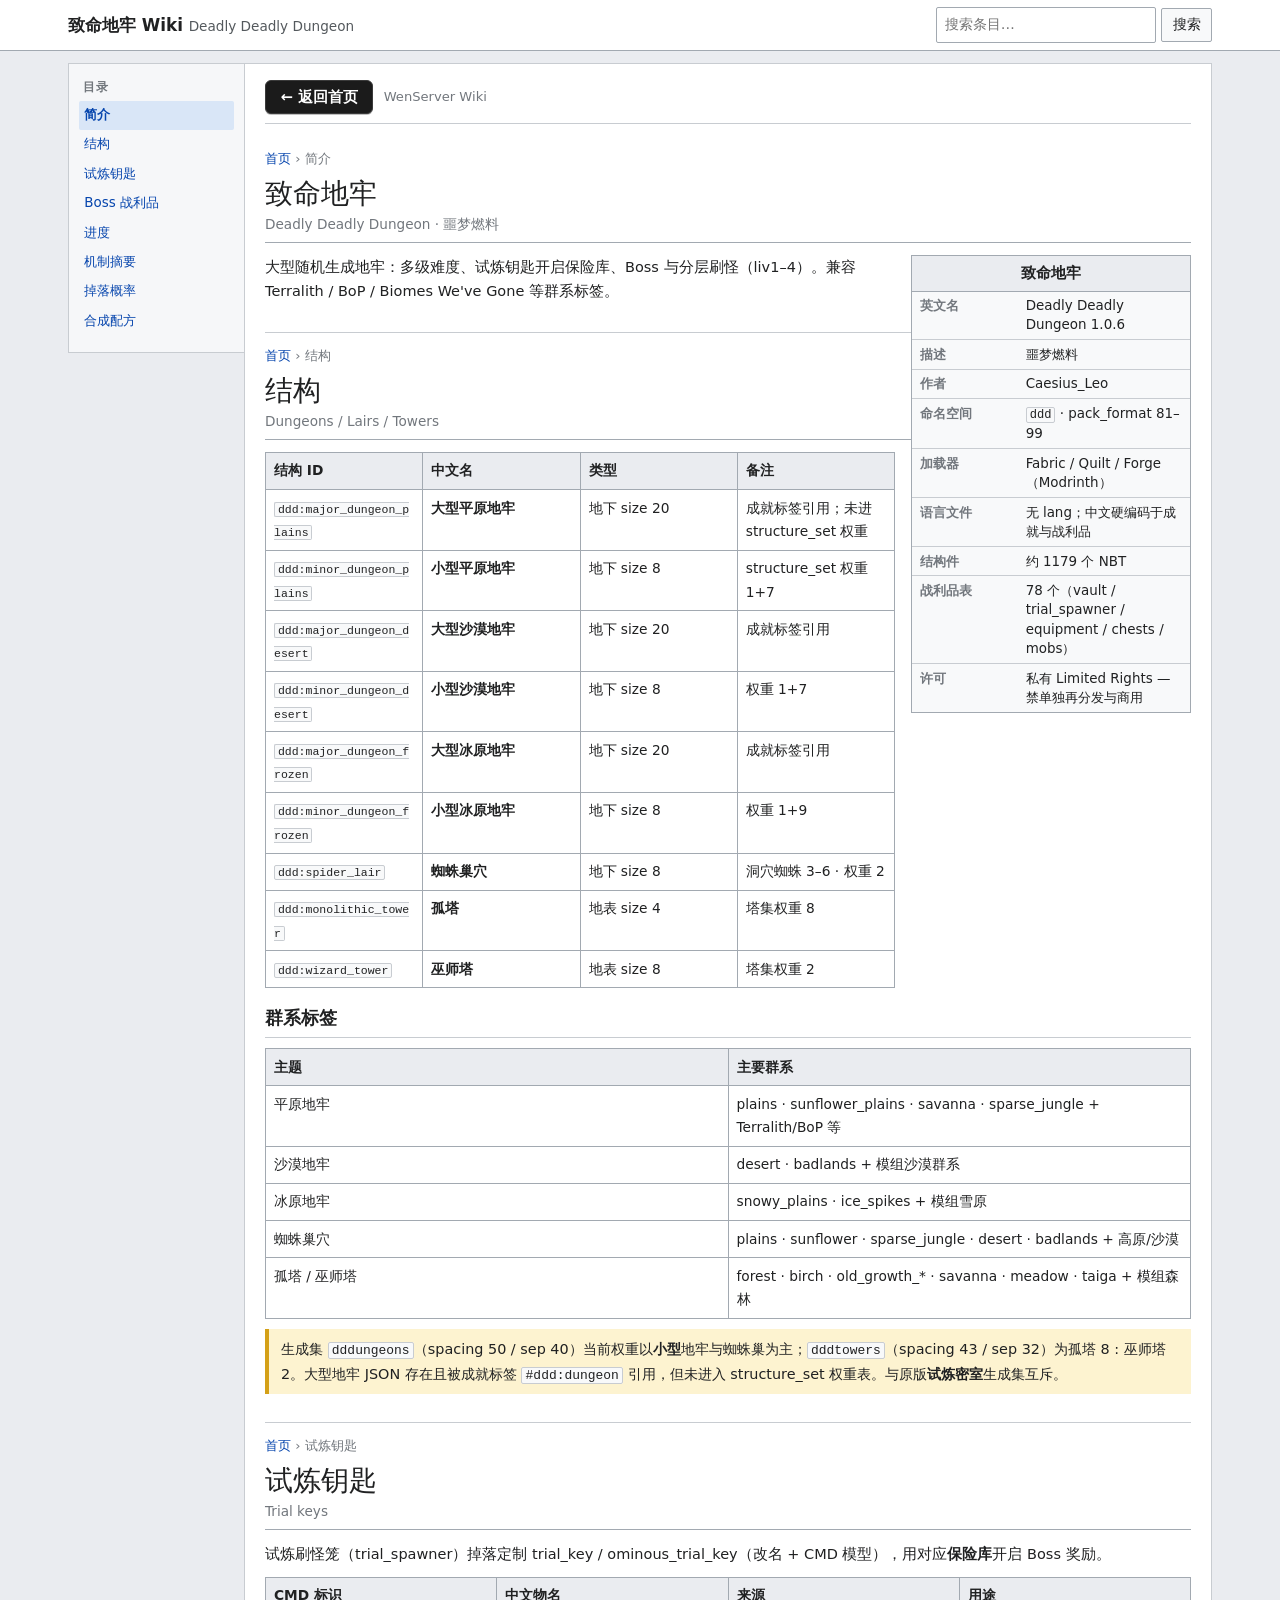
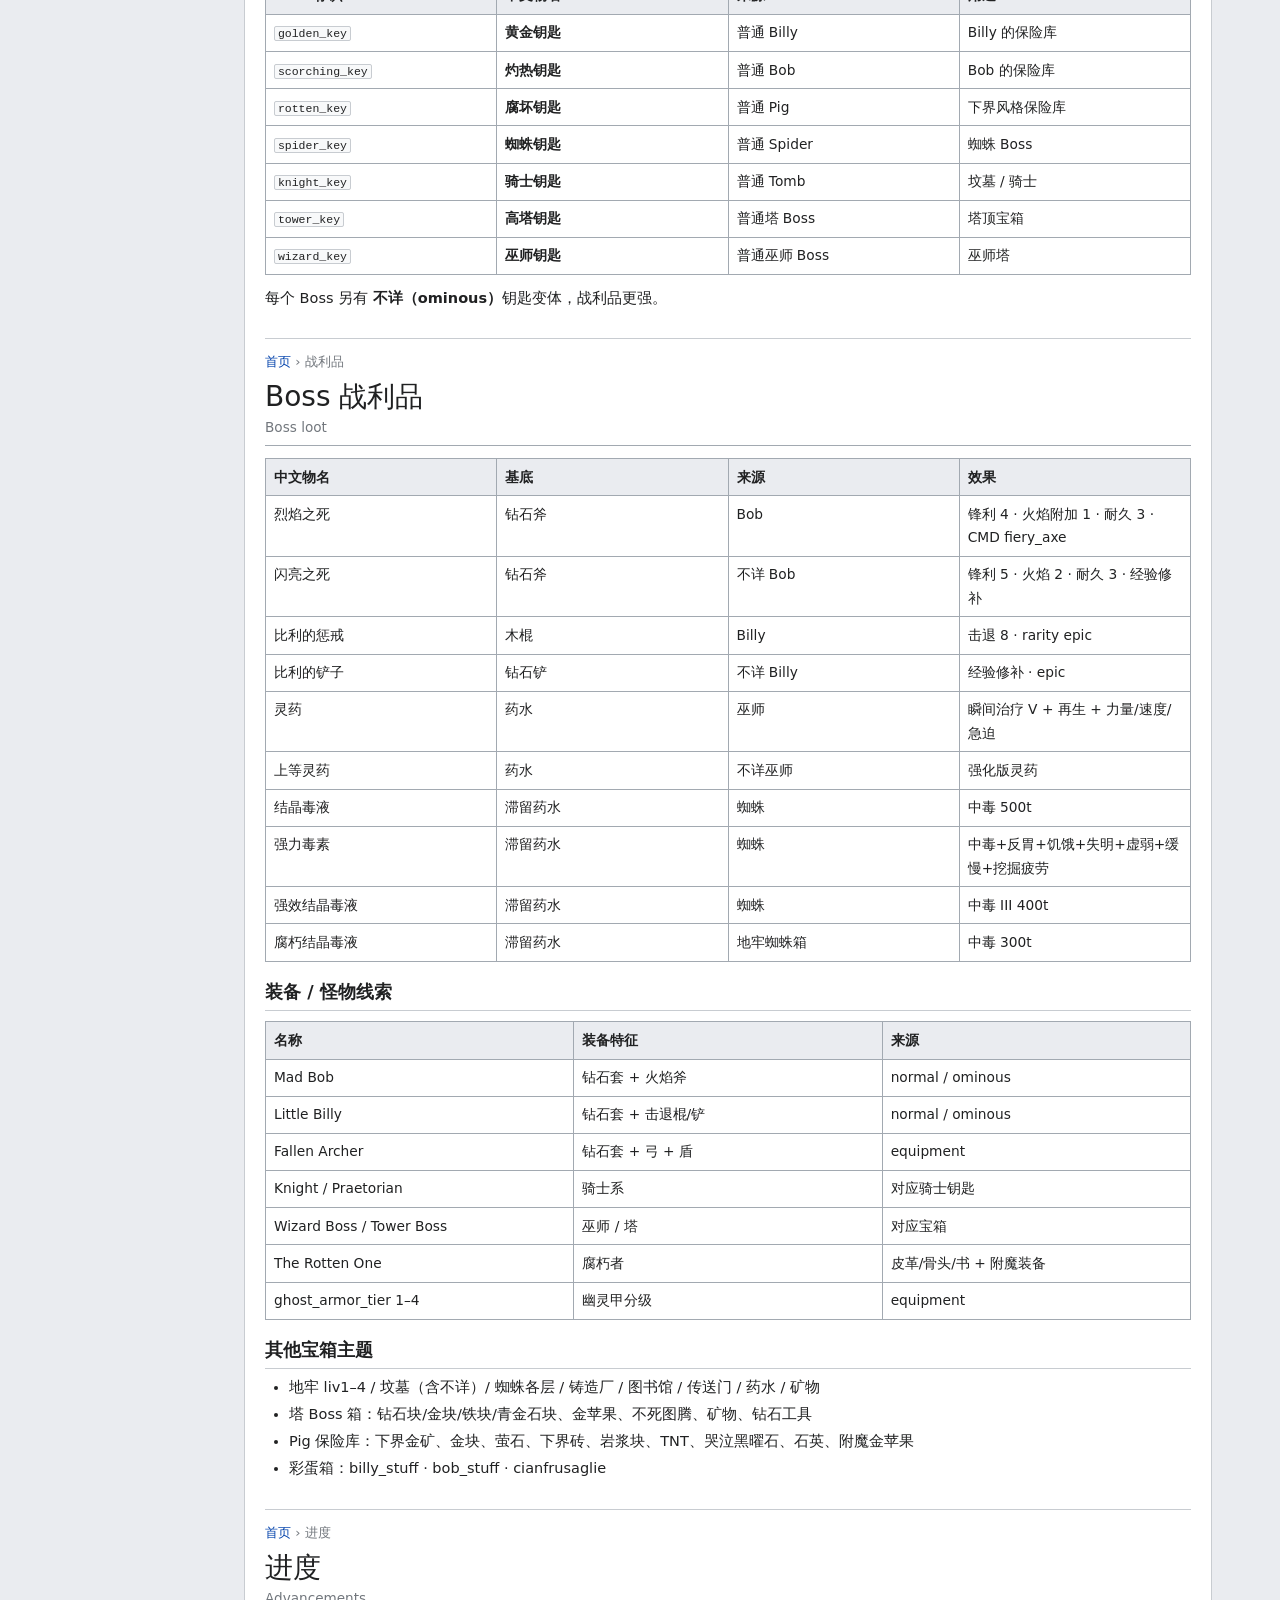
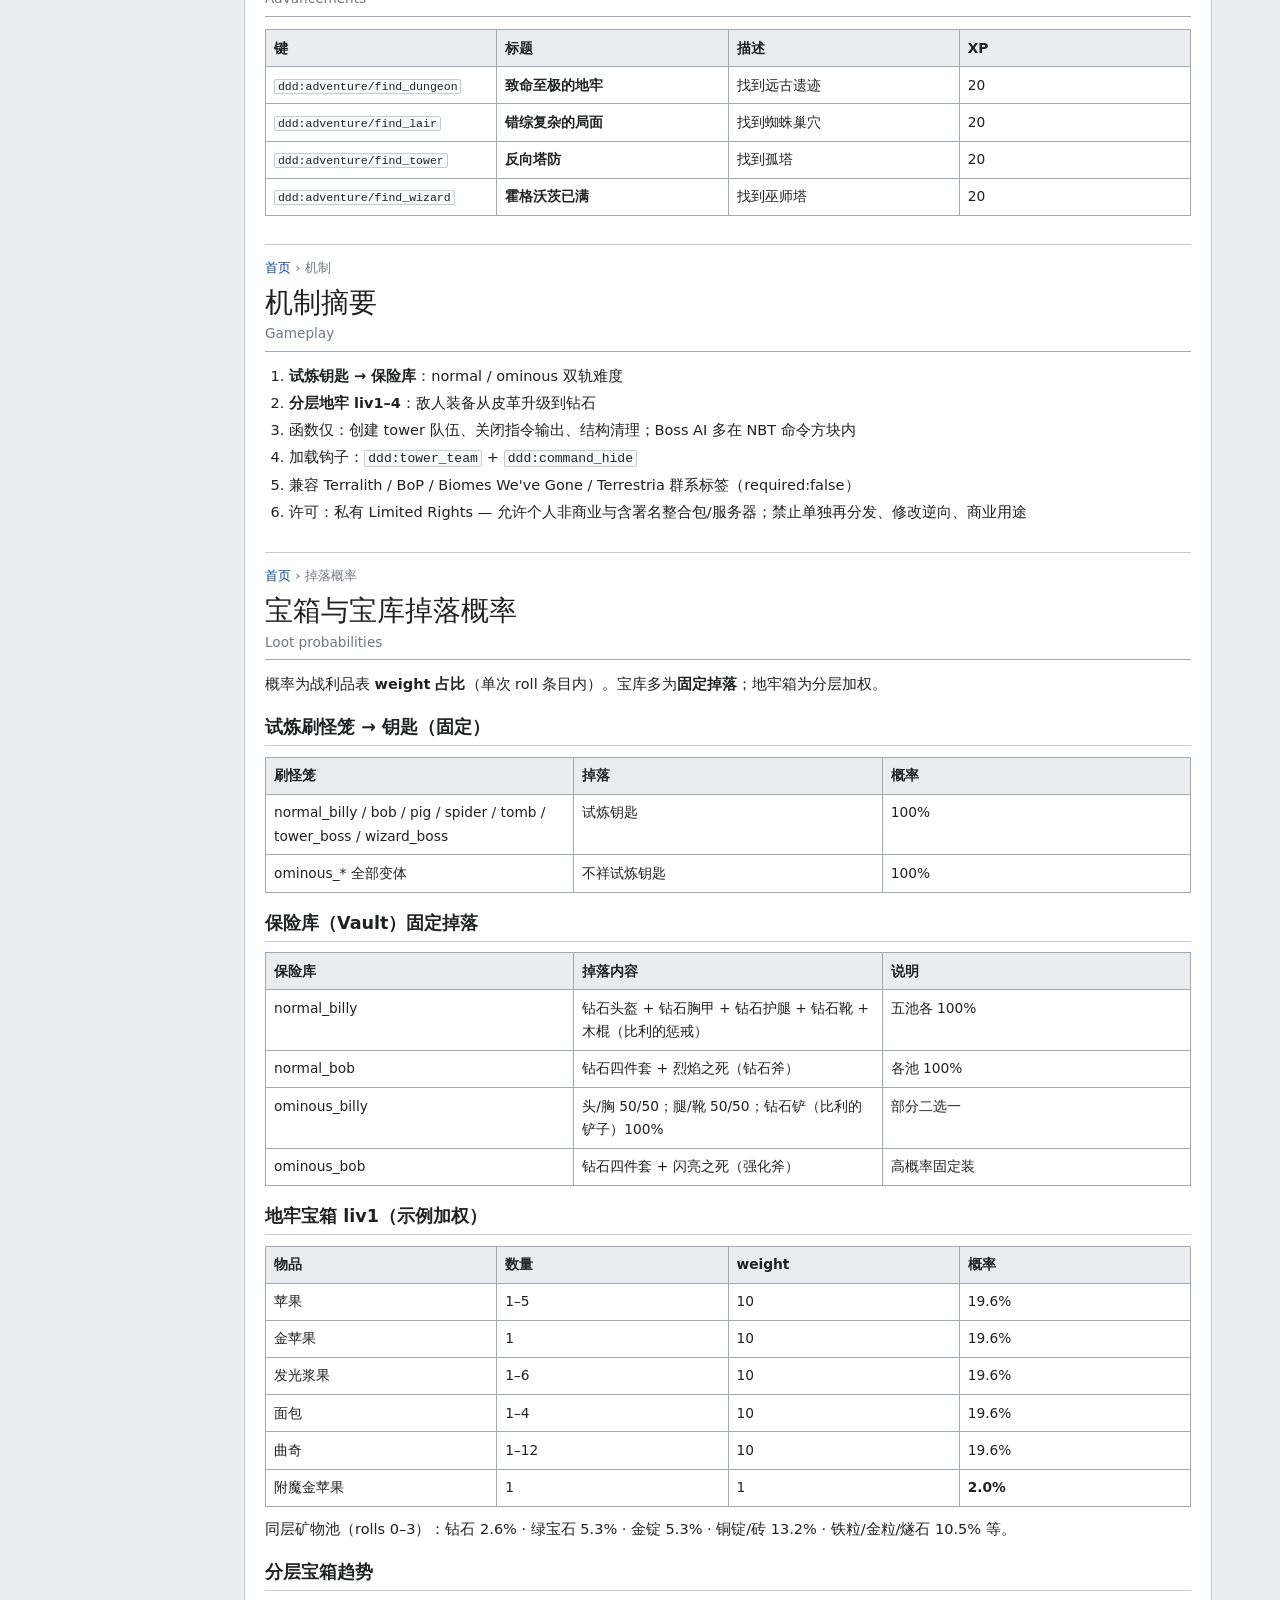
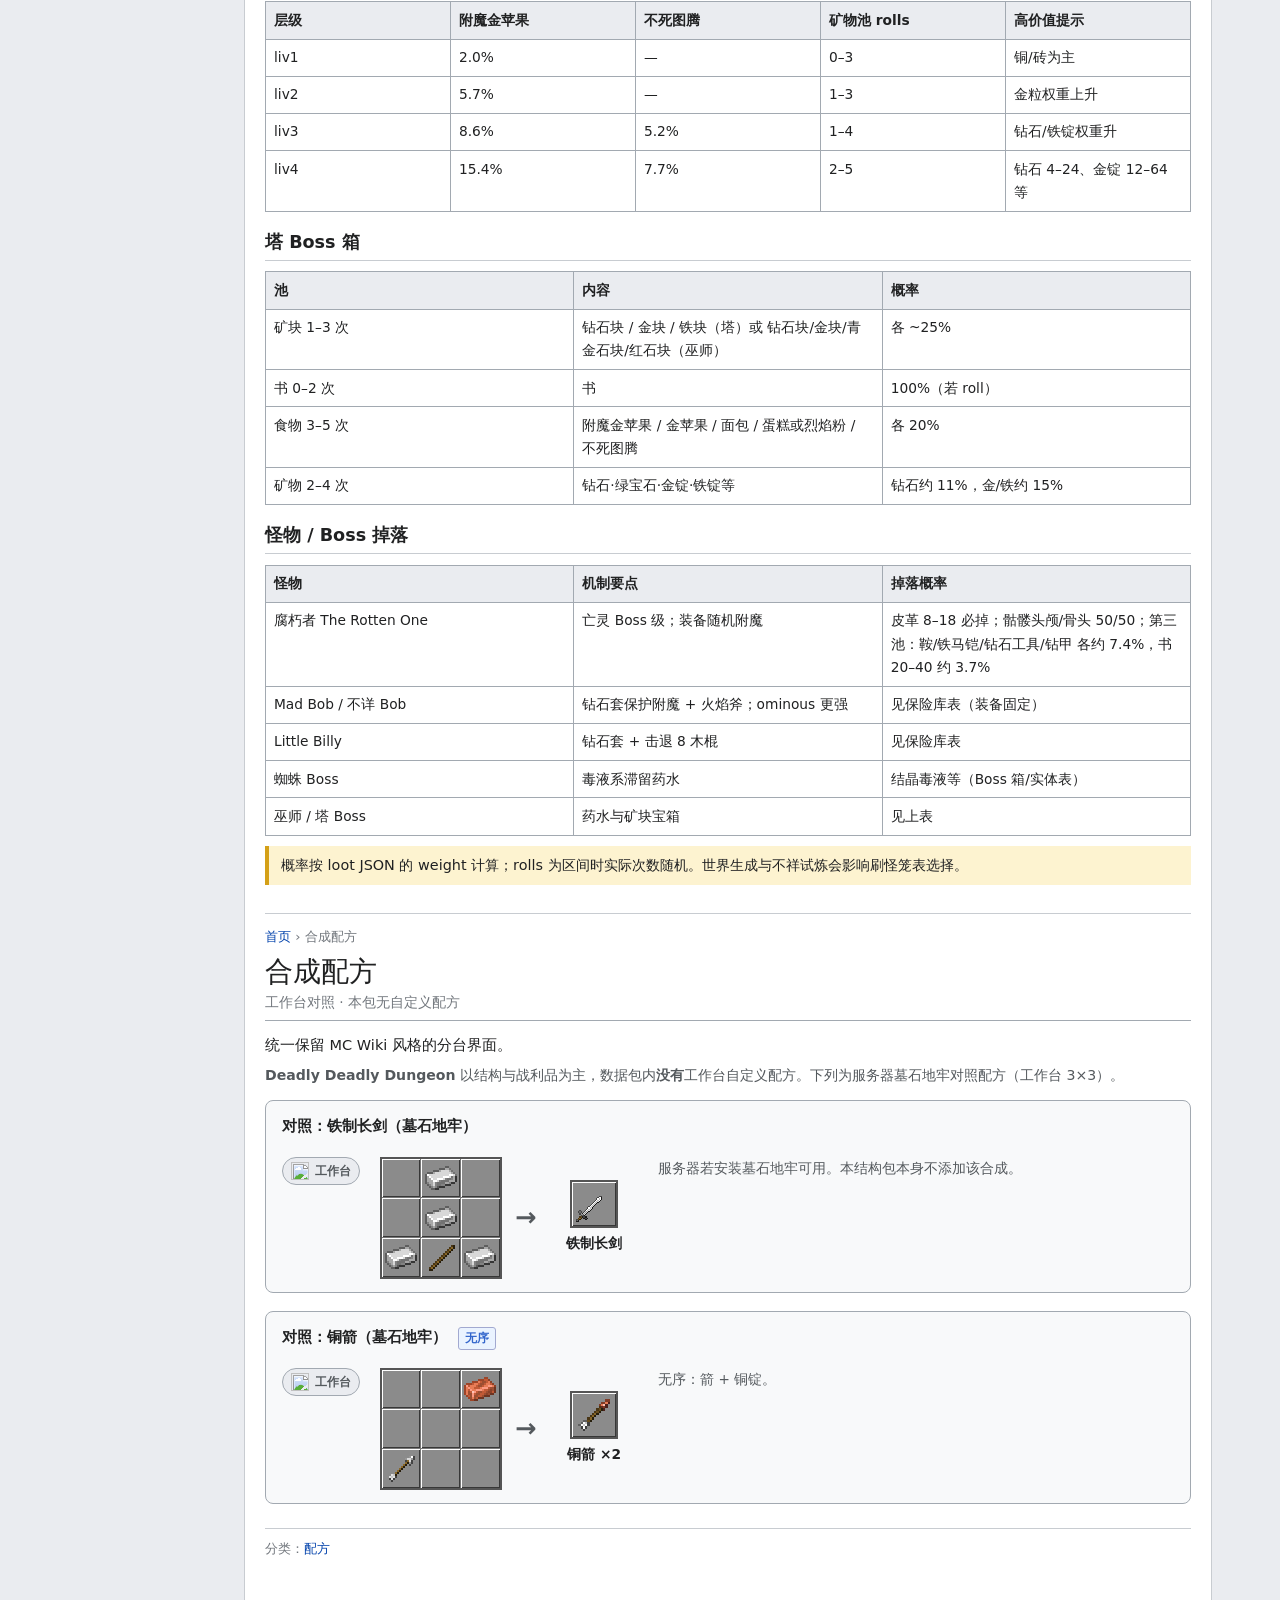
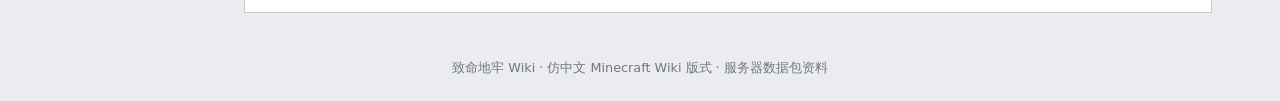
==== commit 3d0064db: "Item textures + per-station craft UIs" ====
--- a/DeadlyDeadlyDungeon/index.html
+++ b/DeadlyDeadlyDungeon/index.html
@@ -119,29 +119,31 @@
 	
 	</article>
 
-	<article class="article" id="recipes" data-search="合成 配方 工作台 3x3 craft crafting grid">
+	<article class="article" id="recipes" data-search="合成 配方 工作台 锻造台 切石机 熔炉 3x3 craft">
 		<div class="breadcrumbs"><a href="#top">首页</a> › 合成配方</div>
-		<div class="article-header"><h1>合成配方</h1><div class="sub">3×3 台面 · 本包无工作台自定义配方</div></div>
-		<p>结构包玩家主要通过探索获取内容。统一保留 MC Wiki 风格的 3×3 网格便于对照。</p>
-		<p class="craft-note"><strong>Deadly Deadly Dungeon</strong> 以结构生成与战利品为主，数据包内<strong>没有</strong>（或仅有极少）工作台自定义配方。下列 3×3 网格仅展示服务器上可能对照的墓石地牢武器样式，<strong>不是本包配方</strong>。</p>
-<div class="craft-block">
-  <div class="craft-name">对照：铁制长剑（来自墓石地牢）</div>
+		<div class="article-header"><h1>合成配方</h1><div class="sub">工作台对照 · 本包无自定义配方</div></div>
+		<p>统一保留 MC Wiki 风格的分台界面。</p>
+		<p class="craft-note"><strong>Deadly Deadly Dungeon</strong> 以结构与战利品为主，数据包内<strong>没有</strong>工作台自定义配方。下列为服务器墓石地牢对照配方（工作台 3×3）。</p>
+<div class="craft-block station-crafting">
+  <div class="craft-name">对照：铁制长剑（墓石地牢）</div>
+  <div class="craft-station"><img class="st-ico" src="assets/img/craft/ui_crafting_table.png" alt="">工作台</div>
   <div class="craft-table-wrap">
     <table class="craft-3"><tr><td></td><td><img src="assets/img/craft/iron_ingot.png" alt="iron_ingot" title="iron_ingot"></td><td></td></tr><tr><td></td><td><img src="assets/img/craft/iron_ingot.png" alt="iron_ingot" title="iron_ingot"></td><td></td></tr><tr><td><img src="assets/img/craft/iron_ingot.png" alt="iron_ingot" title="iron_ingot"></td><td><img src="assets/img/craft/stick.png" alt="stick" title="stick"></td><td><img src="assets/img/craft/iron_ingot.png" alt="iron_ingot" title="iron_ingot"></td></tr></table>
     <div class="craft-arrow">→</div>
     <div class="craft-result"><div class="slot"><img src="assets/img/craft/gd_iron_longsword.png" alt="铁制长剑"></div><div>铁制长剑</div></div>
   </div>
-  <div class="craft-meta">服务器若同时安装墓石地牢，可用此 3×3 配方。本结构包本身不添加该合成。</div>
+  <div class="craft-meta">服务器若安装墓石地牢可用。本结构包本身不添加该合成。</div>
 </div>
 
-<div class="craft-block">
-  <div class="craft-name">对照：铜箭（来自墓石地牢）</div>
+<div class="craft-block station-crafting">
+  <div class="craft-name">对照：铜箭（墓石地牢） <span class="craft-badge">无序</span></div>
+  <div class="craft-station"><img class="st-ico" src="assets/img/craft/ui_crafting_table.png" alt="">工作台</div>
   <div class="craft-table-wrap">
     <table class="craft-3"><tr><td></td><td></td><td><img src="assets/img/craft/copper_ingot.png" alt="copper_ingot" title="copper_ingot"></td></tr><tr><td></td><td></td><td></td></tr><tr><td><img src="assets/img/craft/arrow.png" alt="arrow" title="arrow"></td><td></td><td></td></tr></table>
     <div class="craft-arrow">→</div>
     <div class="craft-result"><div class="slot"><img src="assets/img/craft/gd_arrow_copper.png" alt="铜箭 ×2"></div><div>铜箭 ×2</div></div>
   </div>
-  <div class="craft-meta">无序：箭 + 铜锭。属于墓石地牢，不是本结构包配方。</div>
+  <div class="craft-meta">无序：箭 + 铜锭。</div>
 </div>
 
 		<div class="categories">分类：<a href="#recipes">配方</a></div>
--- a/DeadlyDeadlyDungeon/assets/app.css
+++ b/DeadlyDeadlyDungeon/assets/app.css
@@ -955,7 +955,7 @@
   object-fit: contain;
 }
 
-/* MC-wiki style true 3x3 crafting table (not 1x9) */
+/* ===== MC-wiki style crafting stations ===== */
 .craft-block {
   display: flex;
   flex-wrap: wrap;
@@ -967,69 +967,169 @@
   border: 1px solid var(--line, #a2a9b1);
   border-radius: 8px;
 }
-.craft-name { font-weight: 700; margin-bottom: 0.45rem; width: 100%; }
+.craft-name { font-weight: 700; margin-bottom: 0.35rem; width: 100%; }
+.craft-station {
+  display: inline-flex;
+  align-items: center;
+  gap: 0.35rem;
+  font-size: 0.78rem;
+  font-weight: 600;
+  color: var(--ink-2, #54595d);
+  margin-bottom: 0.45rem;
+  padding: 0.15rem 0.5rem;
+  border-radius: 999px;
+  background: #eaecf0;
+  border: 1px solid var(--line, #c8ccd1);
+}
+.craft-station .st-ico {
+  width: 18px; height: 18px;
+  image-rendering: pixelated;
+  display: inline-block;
+  vertical-align: middle;
+}
 .craft-table-wrap { display: flex; align-items: center; gap: 0.85rem; flex-wrap: wrap; }
-/* Force 3 columns x 3 rows */
-table.craft-3 {
+.craft-meta { flex: 1; min-width: 200px; font-size: 0.85rem; color: var(--ink-2, #54595d); }
+.craft-note { font-size: 0.88rem; color: var(--ink-2, #54595d); margin: 0.4rem 0 0.8rem; }
+.craft-grid { display: none !important; }
+
+/* slots shared */
+.slot-ico {
+  width: 36px; height: 36px;
+  background: #8b8b8b;
+  border: 2px solid #555;
+  box-shadow: inset 1px 1px 0 #fff, inset -1px -1px 0 #373737;
+  display: flex; align-items: center; justify-content: center;
+  position: relative;
+}
+.slot-ico img {
+  width: 28px; height: 28px;
+  image-rendering: pixelated;
+  display: block;
+}
+.craft-arrow {
+  font-size: 1.6rem; font-weight: 700;
+  color: var(--ink-2, #54595d); line-height: 1;
+}
+.craft-result {
+  display: flex; flex-direction: column; align-items: center;
+  gap: 0.25rem; min-width: 88px; text-align: center;
+  font-weight: 600; font-size: 0.86rem;
+}
+.craft-result .slot {
+  width: 48px; height: 48px;
+  background: #8b8b8b; border: 2px solid #555;
+  box-shadow: inset 1px 1px 0 #fff, inset -1px -1px 0 #373737;
+  display: flex; align-items: center; justify-content: center;
+}
+.craft-result .slot img {
+  width: 36px; height: 36px;
+  image-rendering: pixelated;
+}
+
+/* --- Crafting table 3x3 --- */
+.station-crafting table.craft-3 {
   border-collapse: collapse;
   background: #c6c6c6;
   border: 2px solid #555;
   table-layout: fixed;
-  width: 126px; /* 3*40 + 2*3 borders approx */
-}
-table.craft-3 tr { display: table-row; }
-table.craft-3 td {
-  width: 40px;
-  height: 40px;
-  min-width: 40px;
-  min-height: 40px;
+}
+.station-crafting table.craft-3 td {
+  width: 40px; height: 40px;
   border: 1px solid #777;
   background: #8b8b8b;
   box-shadow: inset 1px 1px 0 #fff, inset -1px -1px 0 #373737;
+  text-align: center; vertical-align: middle; padding: 0;
+}
+.station-crafting table.craft-3 img {
+  width: 32px; height: 32px;
+  image-rendering: pixelated;
+  display: block; margin: 0 auto;
+}
+
+/* --- Furnace / blast / smoker --- */
+.station-furnace .furnace-box,
+.station-blast .furnace-box,
+.station-smoker .furnace-box {
+  display: grid;
+  grid-template-columns: 48px 28px 18px 48px;
+  grid-template-rows: 48px 48px;
+  gap: 4px 6px;
+  align-items: center;
+  background: #c6c6c6;
+  border: 2px solid #555;
+  padding: 8px;
+  border-radius: 4px;
+}
+.furnace-box .f-input { grid-column: 1; grid-row: 1; }
+.furnace-box .f-fuel { grid-column: 1; grid-row: 2; }
+.furnace-box .f-fire {
+  grid-column: 2; grid-row: 2;
+  width: 22px; height: 22px;
+  image-rendering: pixelated;
+  opacity: 0.95;
+}
+.furnace-box .f-arrow {
+  grid-column: 3; grid-row: 1 / span 2;
+  font-size: 1.35rem; color: #333; font-weight: 700;
   text-align: center;
+}
+.furnace-box .f-result { grid-column: 4; grid-row: 1 / span 2; }
+
+/* --- Stonecutter --- */
+.station-stonecutter .stone-box {
+  display: flex; align-items: center; gap: 8px;
+  background: #c6c6c6; border: 2px solid #555;
+  padding: 10px 12px; border-radius: 4px;
+}
+.stone-box .sc-blade {
+  width: 28px; height: 40px;
+  image-rendering: pixelated;
+}
+
+/* --- Smithing table --- */
+.station-smithing .smith-box {
+  display: grid;
+  grid-template-columns: 48px 48px 48px 20px 48px;
+  grid-template-rows: 48px 48px;
+  gap: 6px 8px;
+  background: #3d3a36;
+  border: 2px solid #222;
+  padding: 10px 12px;
+  border-radius: 4px;
+  align-items: center;
+}
+.smith-box .s-template { grid-column: 1; grid-row: 1; }
+.smith-box .s-base { grid-column: 2; grid-row: 1 / span 2; }
+.smith-box .s-add { grid-column: 3; grid-row: 1 / span 2; }
+.smith-box .s-arrow {
+  grid-column: 4; grid-row: 1 / span 2;
+  color: #ddd; font-weight: 700; text-align: center; font-size: 1.2rem;
+}
+.smith-box .s-result { grid-column: 5; grid-row: 1 / span 2; }
+.smith-box .slot-ico {
+  background: #1e1c1a;
+  border-color: #666;
+  box-shadow: inset 1px 1px 0 #555, inset -1px -1px 0 #000;
+}
+
+/* --- Campfire --- */
+.station-campfire .camp-box {
+  display: flex; align-items: center; gap: 8px;
+  background: #c6c6c6; border: 2px solid #555;
+  padding: 10px 12px; border-radius: 4px;
+}
+.camp-box .c-fire { width: 28px; height: 28px; image-rendering: pixelated; }
+
+/* --- Shapeless badge --- */
+.craft-badge {
+  display: inline-block;
+  font-size: 0.72rem;
+  padding: 0.05rem 0.4rem;
+  border-radius: 3px;
+  background: #eaf3ff;
+  color: #3366cc;
+  border: 1px solid #a2a9d0;
+  margin-left: 0.35rem;
+  font-weight: 600;
   vertical-align: middle;
-  padding: 0;
-  overflow: hidden;
-}
-table.craft-3 img {
-  width: 32px;
-  height: 32px;
-  image-rendering: pixelated;
-  display: block;
-  margin: 0 auto;
-}
-.craft-arrow {
-  font-size: 1.6rem;
-  font-weight: 700;
-  color: var(--ink-2, #54595d);
-  line-height: 1;
-}
-.craft-result {
-  display: flex;
-  flex-direction: column;
-  align-items: center;
-  gap: 0.25rem;
-  min-width: 88px;
-  text-align: center;
-  font-weight: 600;
-  font-size: 0.86rem;
-}
-.craft-result .slot {
-  width: 48px;
-  height: 48px;
-  background: #8b8b8b;
-  border: 2px solid #555;
-  box-shadow: inset 1px 1px 0 #fff, inset -1px -1px 0 #373737;
-  display: flex;
-  align-items: center;
-  justify-content: center;
-}
-.craft-result .slot img {
-  width: 36px;
-  height: 36px;
-  image-rendering: pixelated;
-}
-.craft-meta { flex: 1; min-width: 200px; font-size: 0.85rem; color: var(--ink-2, #54595d); }
-.craft-note { font-size: 0.88rem; color: var(--ink-2, #54595d); margin: 0.4rem 0 0.8rem; }
-/* kill leftover 1x9 layout */
-.craft-grid { display: none; }
+}
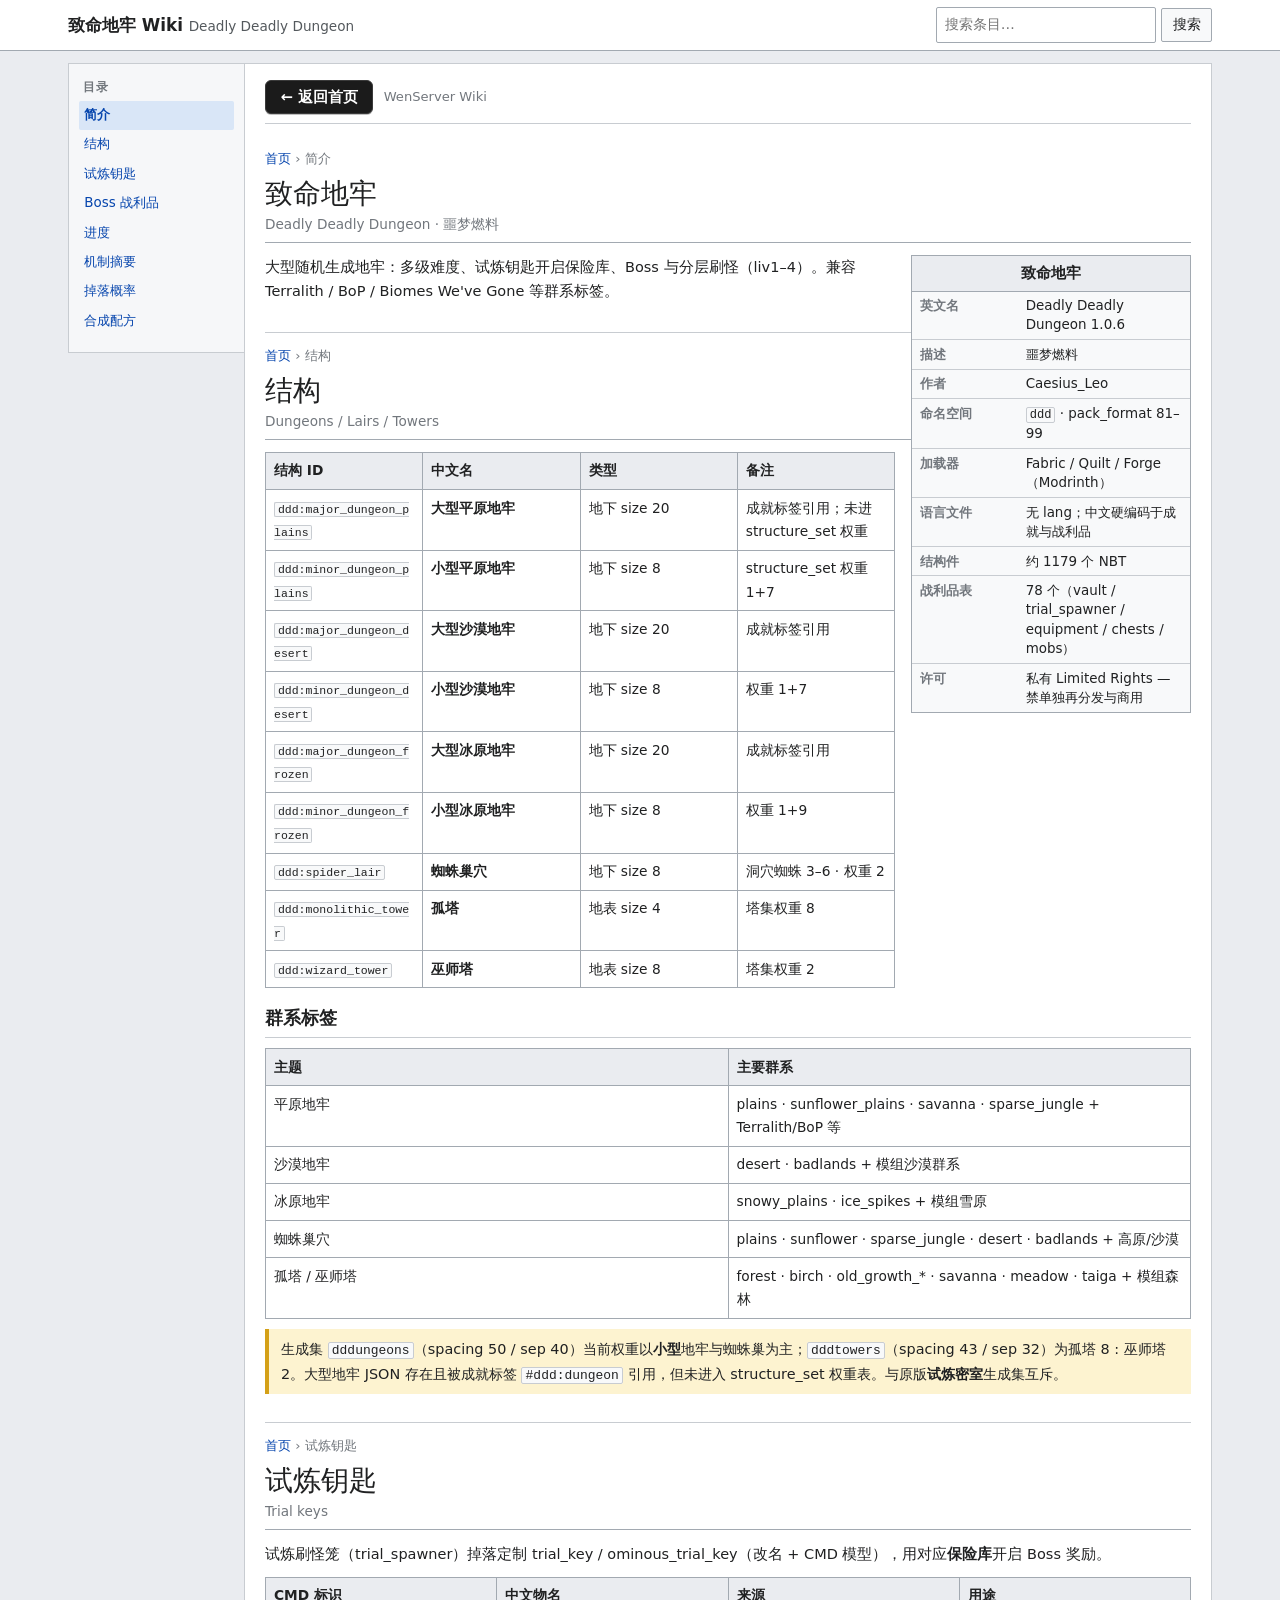
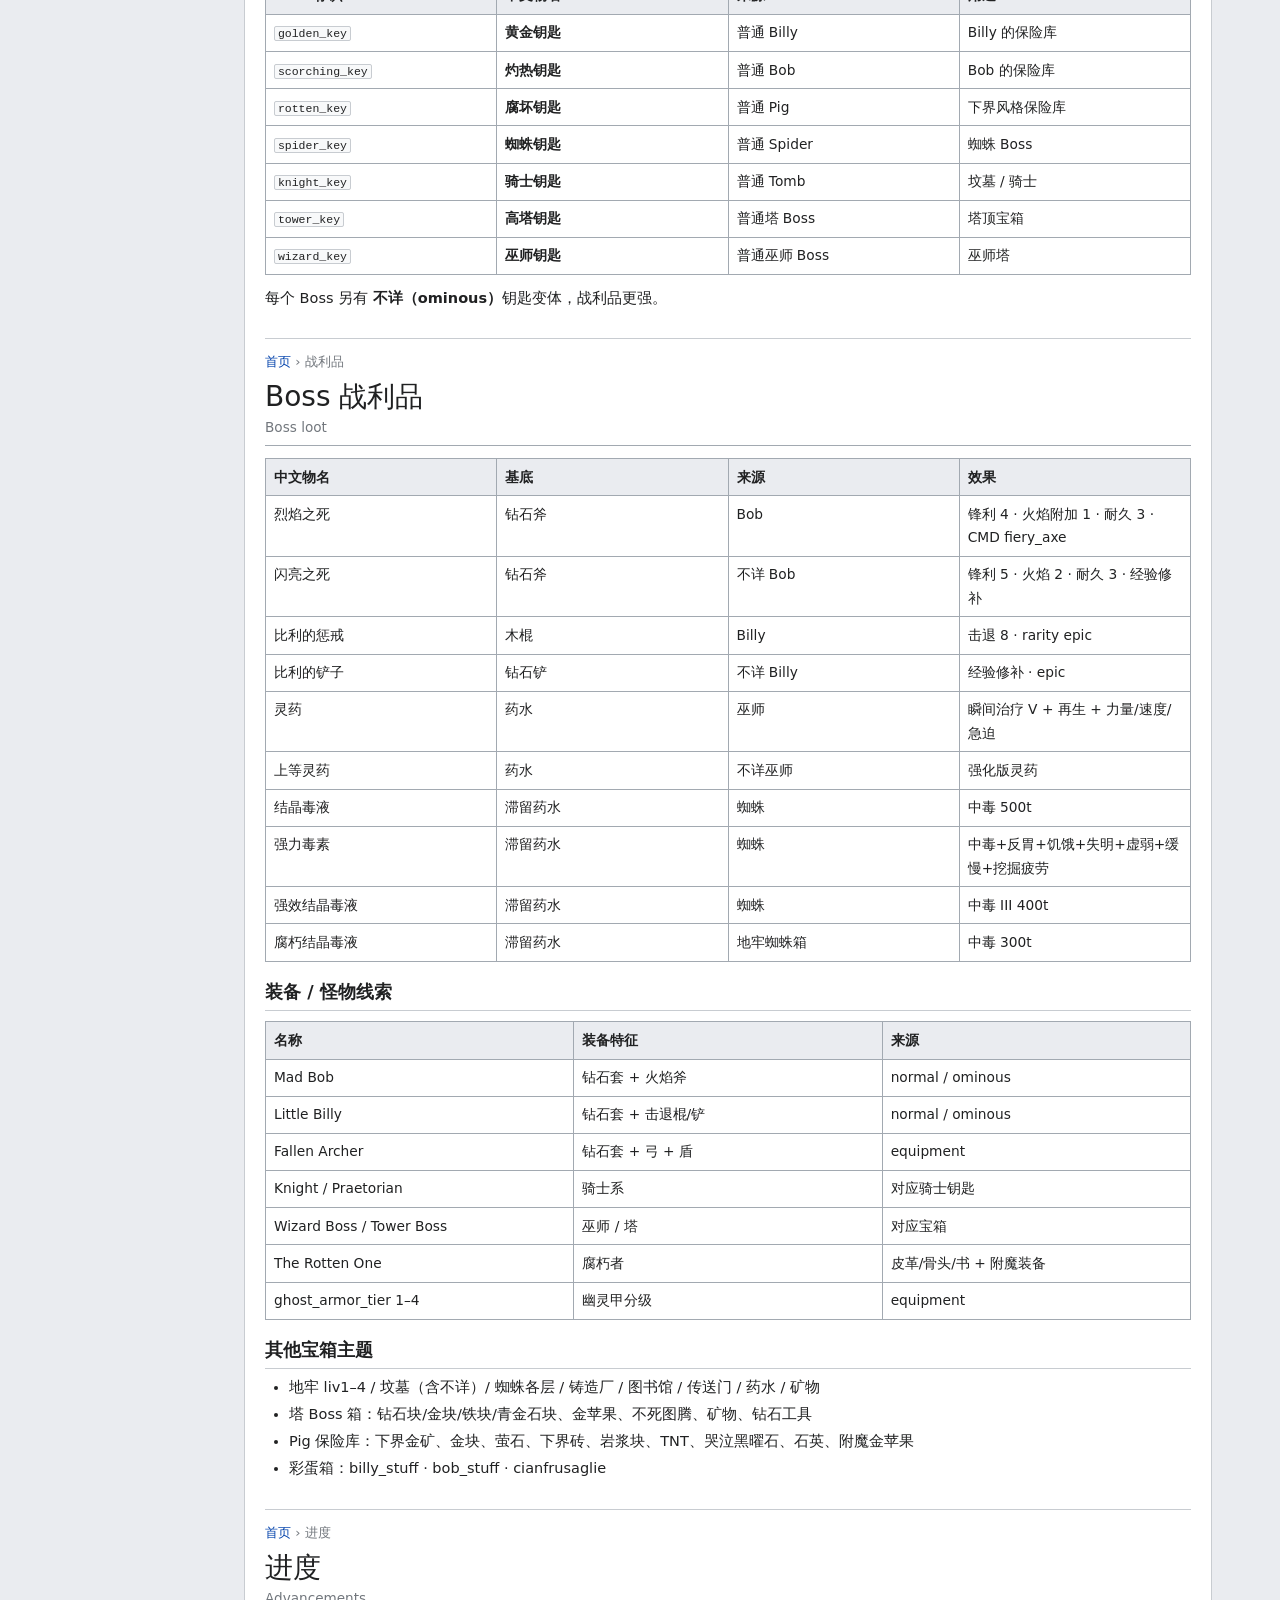
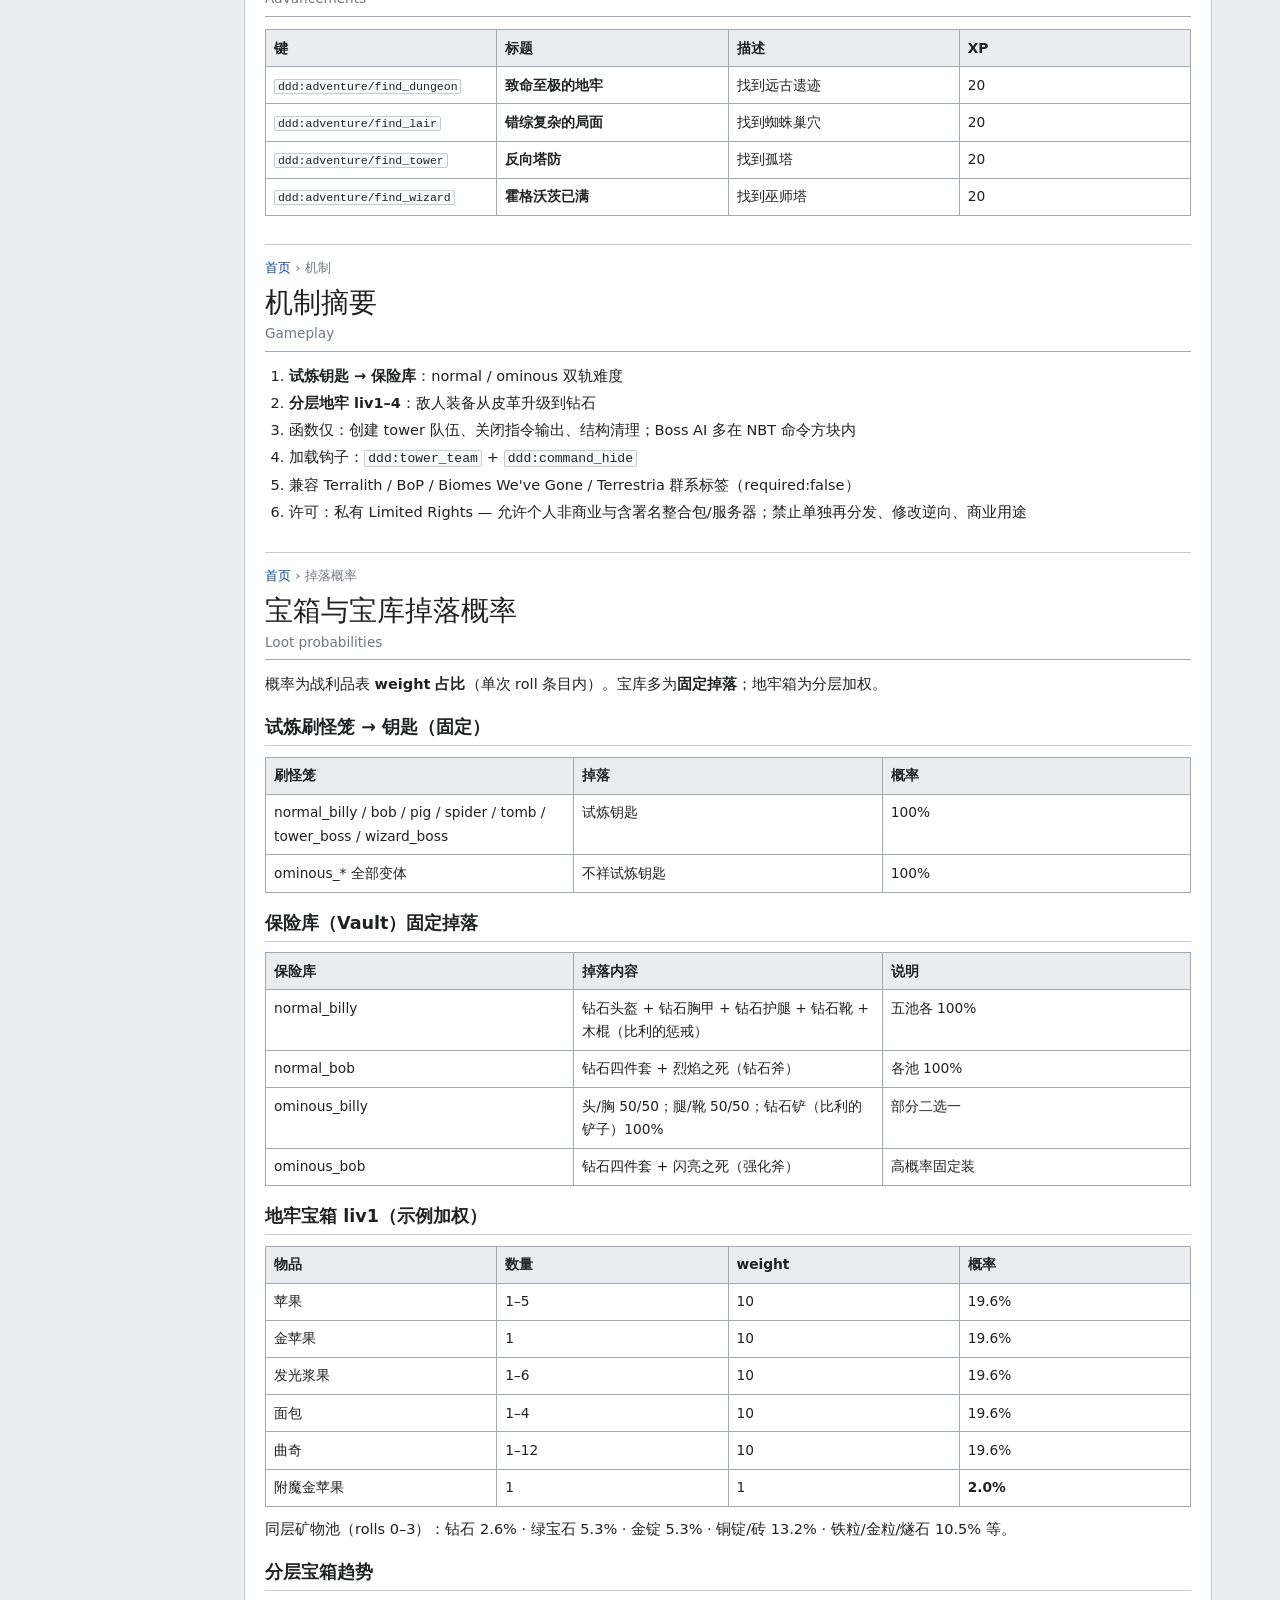
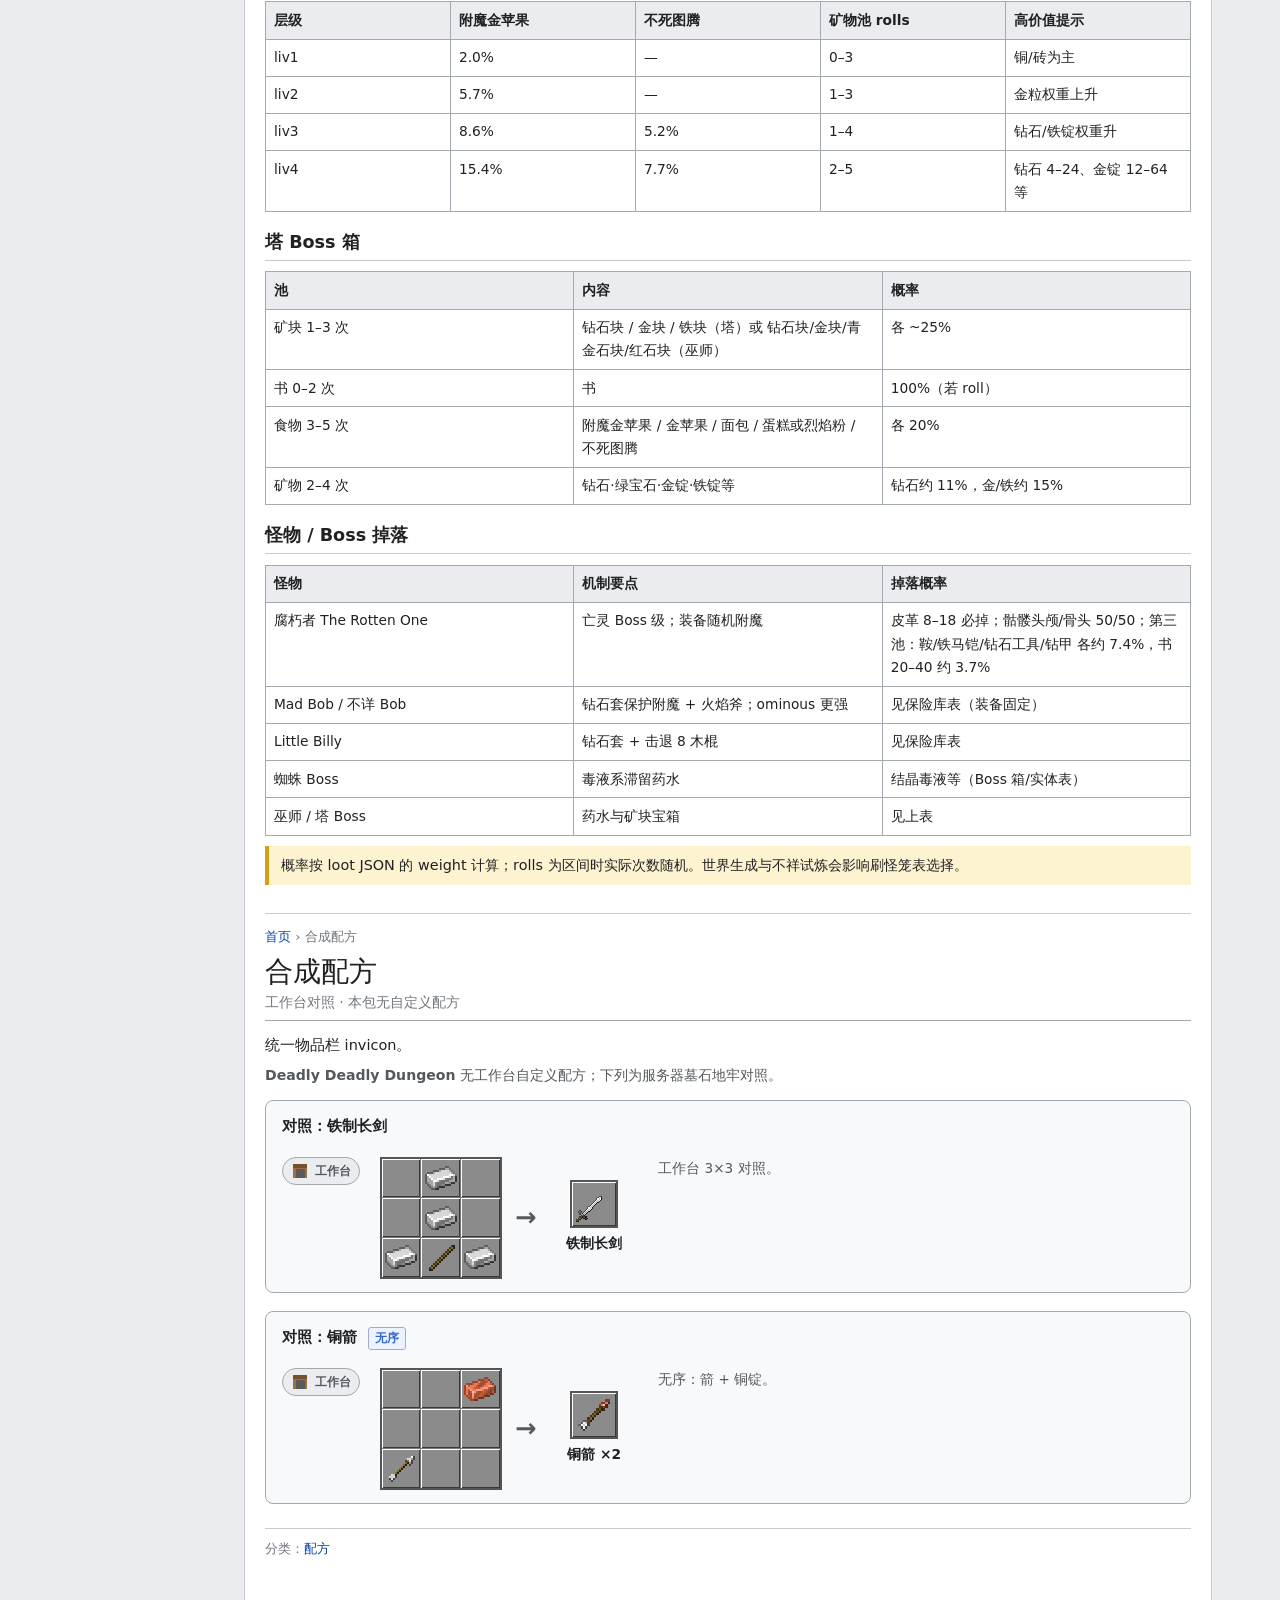
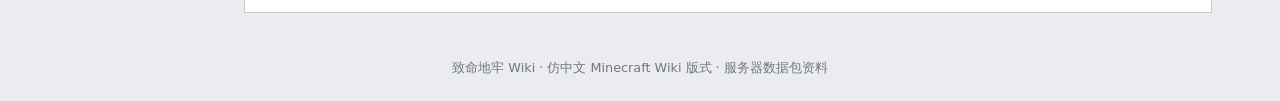
==== commit 5549b989: "Item invicons, harness dye, stonecutter multi-out" ====
--- a/DeadlyDeadlyDungeon/index.html
+++ b/DeadlyDeadlyDungeon/index.html
@@ -122,21 +122,21 @@
 	<article class="article" id="recipes" data-search="合成 配方 工作台 锻造台 切石机 熔炉 3x3 craft">
 		<div class="breadcrumbs"><a href="#top">首页</a> › 合成配方</div>
 		<div class="article-header"><h1>合成配方</h1><div class="sub">工作台对照 · 本包无自定义配方</div></div>
-		<p>统一保留 MC Wiki 风格的分台界面。</p>
-		<p class="craft-note"><strong>Deadly Deadly Dungeon</strong> 以结构与战利品为主，数据包内<strong>没有</strong>工作台自定义配方。下列为服务器墓石地牢对照配方（工作台 3×3）。</p>
+		<p>统一物品栏 invicon。</p>
+		<p class="craft-note"><strong>Deadly Deadly Dungeon</strong> 无工作台自定义配方；下列为服务器墓石地牢对照。</p>
 <div class="craft-block station-crafting">
-  <div class="craft-name">对照：铁制长剑（墓石地牢）</div>
+  <div class="craft-name">对照：铁制长剑</div>
   <div class="craft-station"><img class="st-ico" src="assets/img/craft/ui_crafting_table.png" alt="">工作台</div>
   <div class="craft-table-wrap">
     <table class="craft-3"><tr><td></td><td><img src="assets/img/craft/iron_ingot.png" alt="iron_ingot" title="iron_ingot"></td><td></td></tr><tr><td></td><td><img src="assets/img/craft/iron_ingot.png" alt="iron_ingot" title="iron_ingot"></td><td></td></tr><tr><td><img src="assets/img/craft/iron_ingot.png" alt="iron_ingot" title="iron_ingot"></td><td><img src="assets/img/craft/stick.png" alt="stick" title="stick"></td><td><img src="assets/img/craft/iron_ingot.png" alt="iron_ingot" title="iron_ingot"></td></tr></table>
     <div class="craft-arrow">→</div>
     <div class="craft-result"><div class="slot"><img src="assets/img/craft/gd_iron_longsword.png" alt="铁制长剑"></div><div>铁制长剑</div></div>
   </div>
-  <div class="craft-meta">服务器若安装墓石地牢可用。本结构包本身不添加该合成。</div>
+  <div class="craft-meta">工作台 3×3 对照。</div>
 </div>
 
 <div class="craft-block station-crafting">
-  <div class="craft-name">对照：铜箭（墓石地牢） <span class="craft-badge">无序</span></div>
+  <div class="craft-name">对照：铜箭 <span class="craft-badge">无序</span></div>
   <div class="craft-station"><img class="st-ico" src="assets/img/craft/ui_crafting_table.png" alt="">工作台</div>
   <div class="craft-table-wrap">
     <table class="craft-3"><tr><td></td><td></td><td><img src="assets/img/craft/copper_ingot.png" alt="copper_ingot" title="copper_ingot"></td></tr><tr><td></td><td></td><td></td></tr><tr><td><img src="assets/img/craft/arrow.png" alt="arrow" title="arrow"></td><td></td><td></td></tr></table>
--- a/DeadlyDeadlyDungeon/assets/app.css
+++ b/DeadlyDeadlyDungeon/assets/app.css
@@ -986,15 +986,15 @@
   image-rendering: pixelated;
   display: inline-block;
   vertical-align: middle;
+  object-fit: contain;
 }
 .craft-table-wrap { display: flex; align-items: center; gap: 0.85rem; flex-wrap: wrap; }
 .craft-meta { flex: 1; min-width: 200px; font-size: 0.85rem; color: var(--ink-2, #54595d); }
 .craft-note { font-size: 0.88rem; color: var(--ink-2, #54595d); margin: 0.4rem 0 0.8rem; }
 .craft-grid { display: none !important; }
 
-/* slots shared */
 .slot-ico {
-  width: 36px; height: 36px;
+  width: 40px; height: 40px;
   background: #8b8b8b;
   border: 2px solid #555;
   box-shadow: inset 1px 1px 0 #fff, inset -1px -1px 0 #373737;
@@ -1002,9 +1002,10 @@
   position: relative;
 }
 .slot-ico img {
-  width: 28px; height: 28px;
+  width: 32px; height: 32px;
   image-rendering: pixelated;
   display: block;
+  object-fit: contain;
 }
 .craft-arrow {
   font-size: 1.6rem; font-weight: 700;
@@ -1024,6 +1025,29 @@
 .craft-result .slot img {
   width: 36px; height: 36px;
   image-rendering: pixelated;
+  object-fit: contain;
+}
+
+/* multi outputs right of arrow */
+.out-row {
+  display: flex;
+  align-items: flex-start;
+  gap: 0.65rem;
+  flex-wrap: wrap;
+}
+.out-item {
+  display: flex;
+  flex-direction: column;
+  align-items: center;
+  gap: 0.2rem;
+  font-size: 0.8rem;
+  font-weight: 600;
+  text-align: center;
+  min-width: 52px;
+}
+.out-item .cnt {
+  color: var(--ink-2, #54595d);
+  font-weight: 700;
 }
 
 /* --- Crafting table 3x3 --- */
@@ -1044,14 +1068,15 @@
   width: 32px; height: 32px;
   image-rendering: pixelated;
   display: block; margin: 0 auto;
-}
-
-/* --- Furnace / blast / smoker --- */
+  object-fit: contain;
+}
+
+/* --- Furnace family --- */
 .station-furnace .furnace-box,
 .station-blast .furnace-box,
 .station-smoker .furnace-box {
   display: grid;
-  grid-template-columns: 48px 28px 18px 48px;
+  grid-template-columns: 48px 28px 18px auto;
   grid-template-rows: 48px 48px;
   gap: 4px 6px;
   align-items: center;
@@ -1066,30 +1091,31 @@
   grid-column: 2; grid-row: 2;
   width: 22px; height: 22px;
   image-rendering: pixelated;
-  opacity: 0.95;
+  object-fit: contain;
 }
 .furnace-box .f-arrow {
   grid-column: 3; grid-row: 1 / span 2;
   font-size: 1.35rem; color: #333; font-weight: 700;
   text-align: center;
 }
-.furnace-box .f-result { grid-column: 4; grid-row: 1 / span 2; }
-
-/* --- Stonecutter --- */
+.furnace-box .f-out { grid-column: 4; grid-row: 1 / span 2; }
+
+/* --- Stonecutter: input | saw | → | outputs --- */
 .station-stonecutter .stone-box {
   display: flex; align-items: center; gap: 8px;
   background: #c6c6c6; border: 2px solid #555;
   padding: 10px 12px; border-radius: 4px;
 }
 .stone-box .sc-blade {
-  width: 28px; height: 40px;
-  image-rendering: pixelated;
+  width: 28px; height: 36px;
+  image-rendering: pixelated;
+  object-fit: contain;
 }
 
 /* --- Smithing table --- */
 .station-smithing .smith-box {
   display: grid;
-  grid-template-columns: 48px 48px 48px 20px 48px;
+  grid-template-columns: 48px 48px 48px 20px auto;
   grid-template-rows: 48px 48px;
   gap: 6px 8px;
   background: #3d3a36;
@@ -1105,7 +1131,7 @@
   grid-column: 4; grid-row: 1 / span 2;
   color: #ddd; font-weight: 700; text-align: center; font-size: 1.2rem;
 }
-.smith-box .s-result { grid-column: 5; grid-row: 1 / span 2; }
+.smith-box .s-out { grid-column: 5; grid-row: 1 / span 2; }
 .smith-box .slot-ico {
   background: #1e1c1a;
   border-color: #666;
@@ -1118,9 +1144,8 @@
   background: #c6c6c6; border: 2px solid #555;
   padding: 10px 12px; border-radius: 4px;
 }
-.camp-box .c-fire { width: 28px; height: 28px; image-rendering: pixelated; }
-
-/* --- Shapeless badge --- */
+.camp-box .c-fire { width: 28px; height: 28px; image-rendering: pixelated; object-fit: contain; }
+
 .craft-badge {
   display: inline-block;
   font-size: 0.72rem;
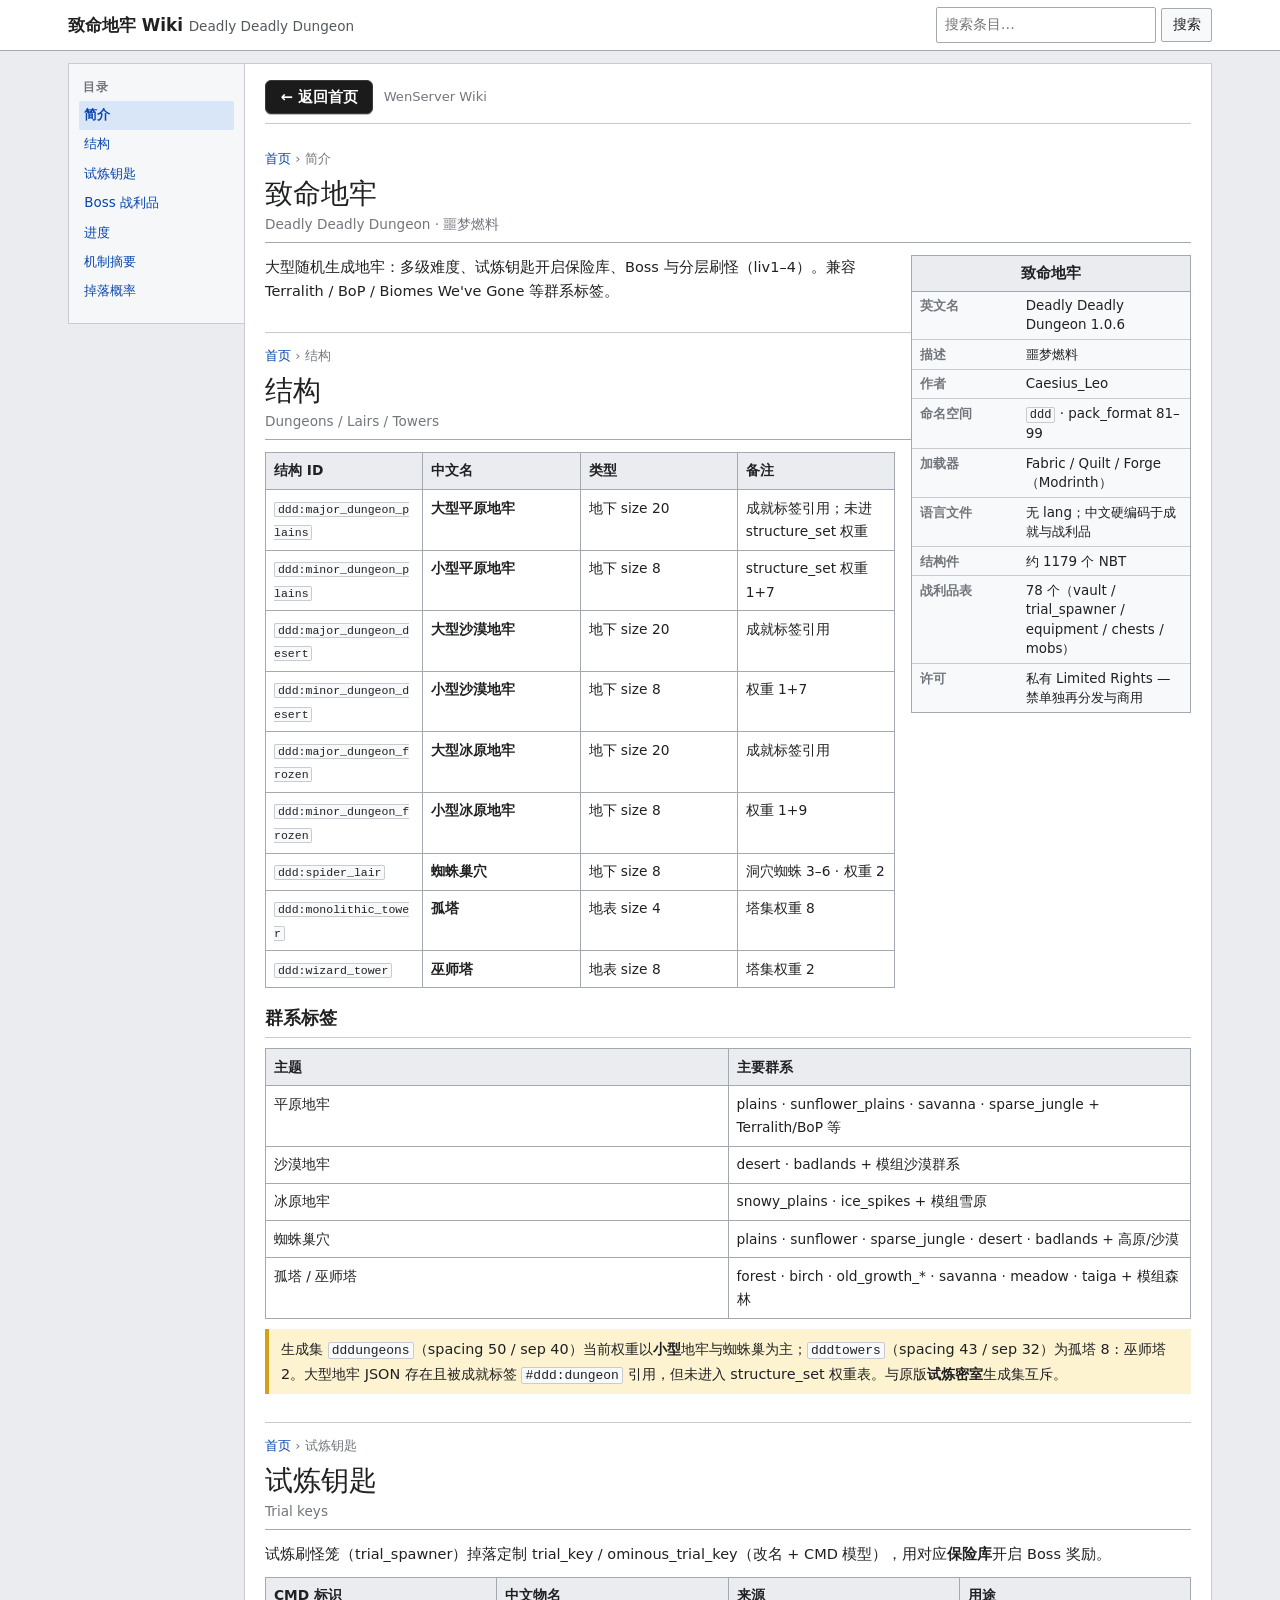
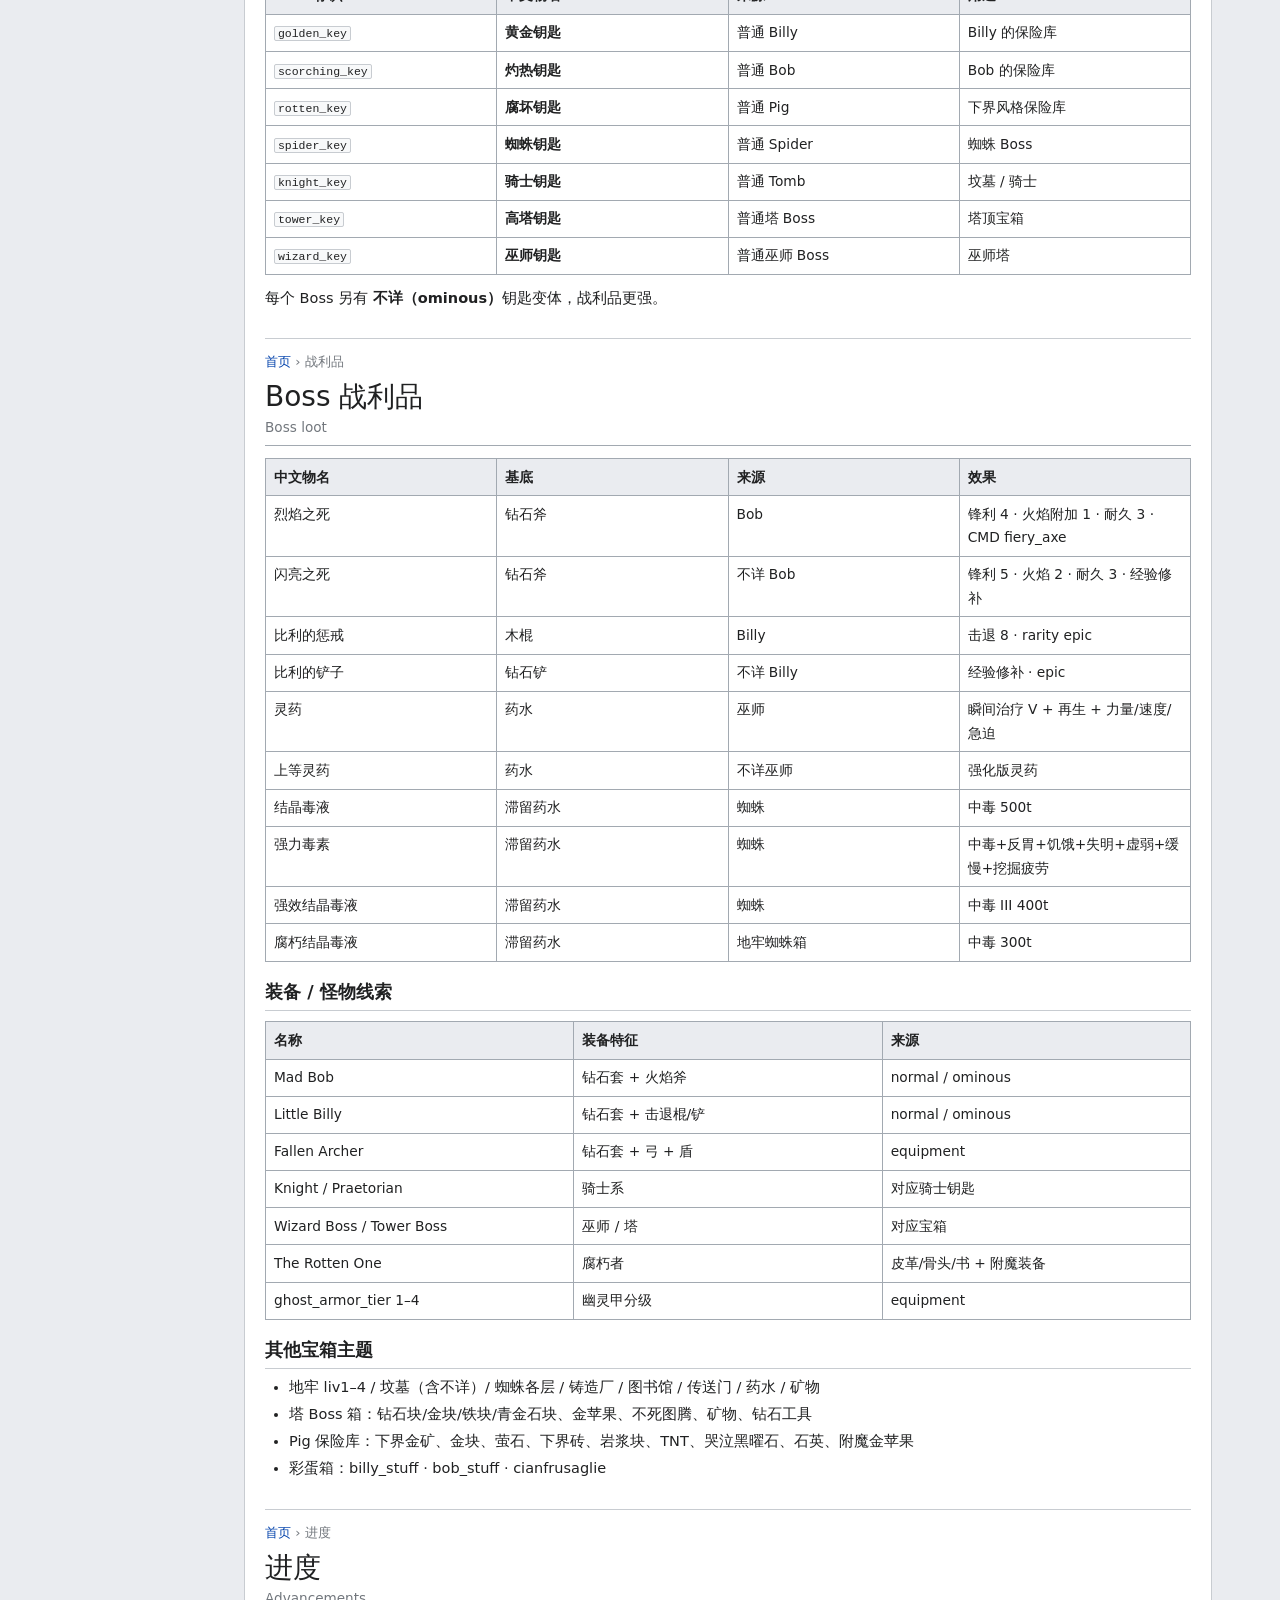
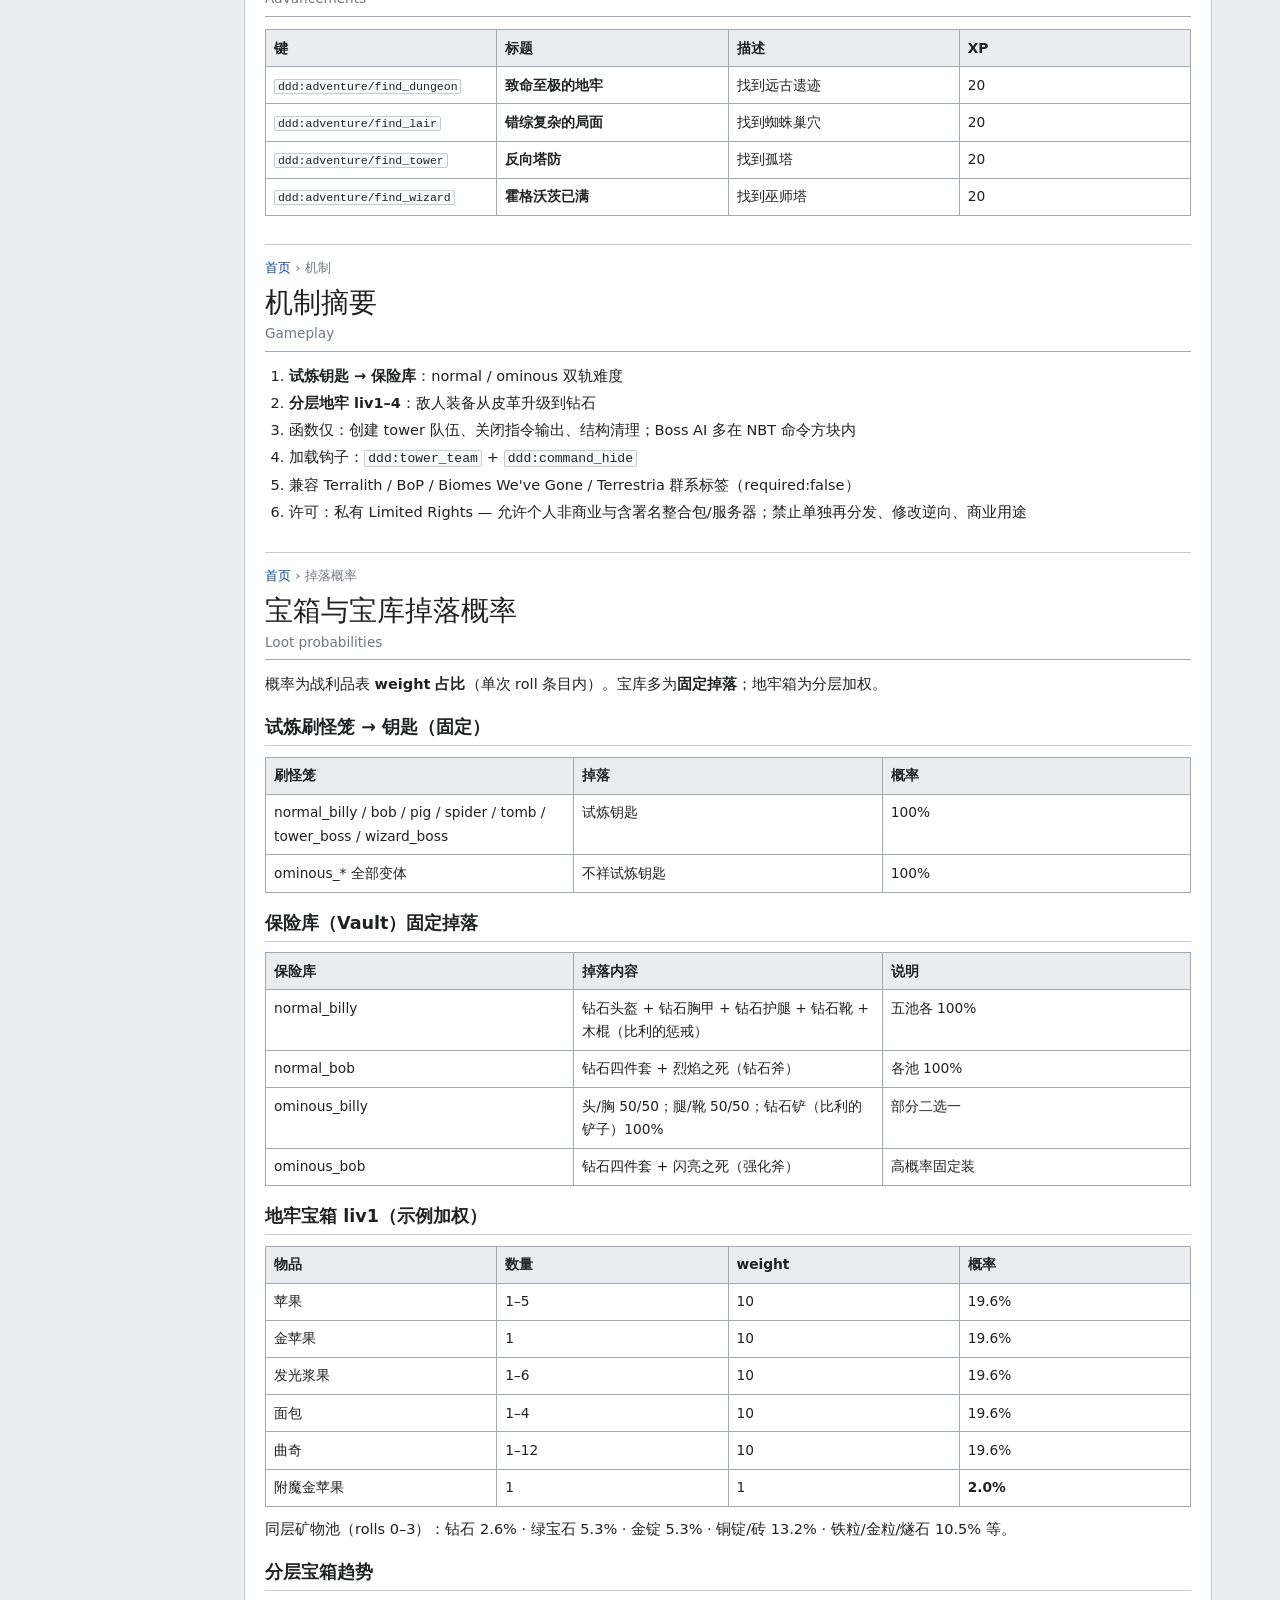
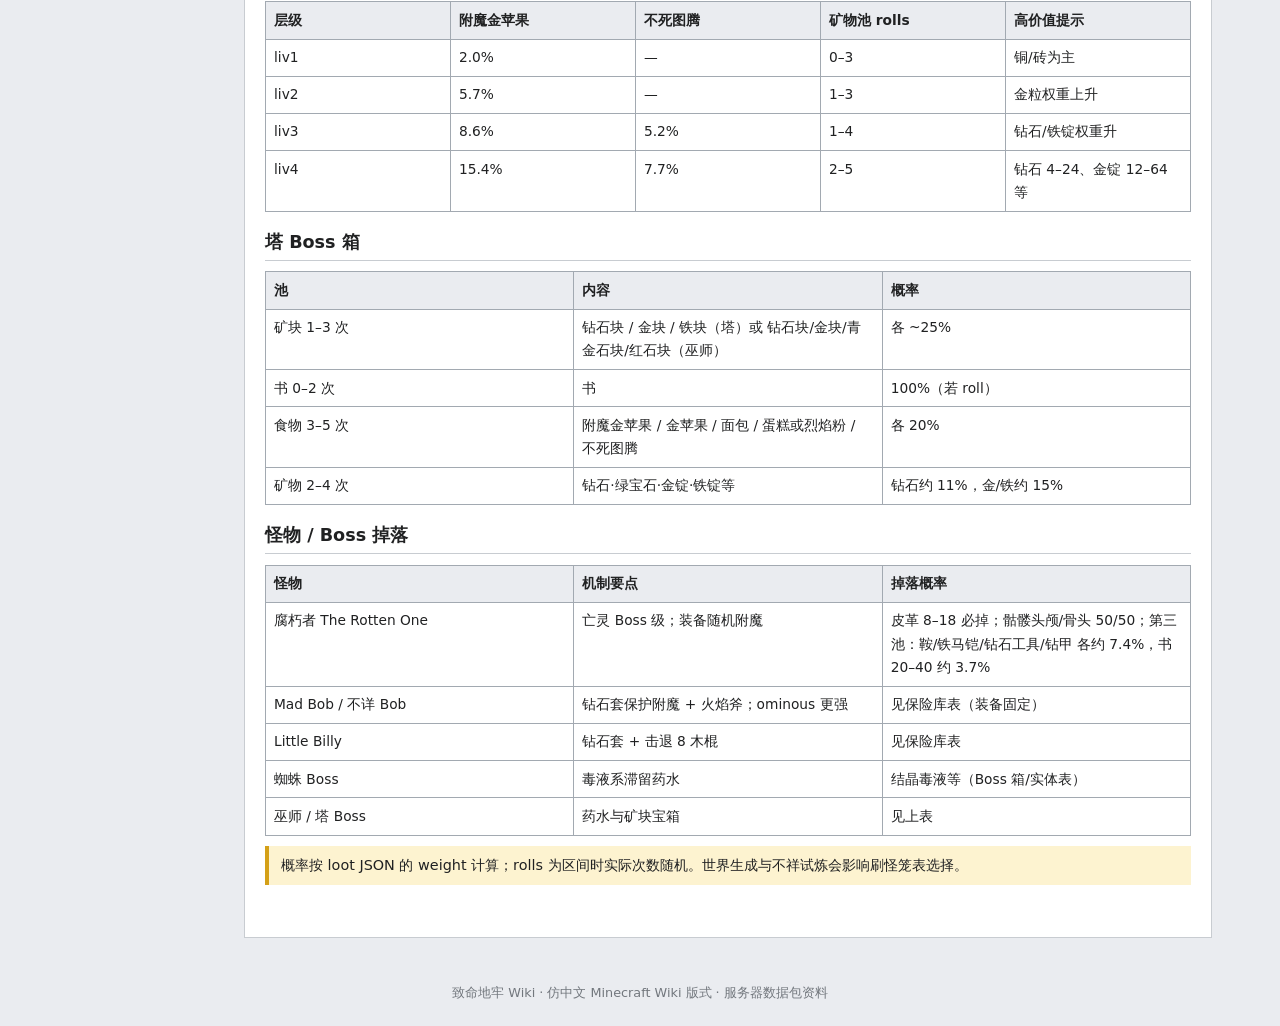
==== commit c195fb2b: "Remove crafting recipe pages from packs/plugins that add no recipes" ====
--- a/DeadlyDeadlyDungeon/index.html
+++ b/DeadlyDeadlyDungeon/index.html
@@ -34,7 +34,6 @@
 			<li><a href="#advancements">进度</a></li>
 			<li><a href="#mechanics">机制摘要</a></li>
 			<li><a href="#loot-probs">掉落概率</a></li>
-			<li><a href="#recipes">合成配方</a></li>
 		</ul>
 	</aside>
 	<main class="wiki-content">
@@ -119,35 +118,6 @@
 	
 	</article>
 
-	<article class="article" id="recipes" data-search="合成 配方 工作台 锻造台 切石机 熔炉 3x3 craft">
-		<div class="breadcrumbs"><a href="#top">首页</a> › 合成配方</div>
-		<div class="article-header"><h1>合成配方</h1><div class="sub">工作台对照 · 本包无自定义配方</div></div>
-		<p>统一物品栏 invicon。</p>
-		<p class="craft-note"><strong>Deadly Deadly Dungeon</strong> 无工作台自定义配方；下列为服务器墓石地牢对照。</p>
-<div class="craft-block station-crafting">
-  <div class="craft-name">对照：铁制长剑</div>
-  <div class="craft-station"><img class="st-ico" src="assets/img/craft/ui_crafting_table.png" alt="">工作台</div>
-  <div class="craft-table-wrap">
-    <table class="craft-3"><tr><td></td><td><img src="assets/img/craft/iron_ingot.png" alt="iron_ingot" title="iron_ingot"></td><td></td></tr><tr><td></td><td><img src="assets/img/craft/iron_ingot.png" alt="iron_ingot" title="iron_ingot"></td><td></td></tr><tr><td><img src="assets/img/craft/iron_ingot.png" alt="iron_ingot" title="iron_ingot"></td><td><img src="assets/img/craft/stick.png" alt="stick" title="stick"></td><td><img src="assets/img/craft/iron_ingot.png" alt="iron_ingot" title="iron_ingot"></td></tr></table>
-    <div class="craft-arrow">→</div>
-    <div class="craft-result"><div class="slot"><img src="assets/img/craft/gd_iron_longsword.png" alt="铁制长剑"></div><div>铁制长剑</div></div>
-  </div>
-  <div class="craft-meta">工作台 3×3 对照。</div>
-</div>
-
-<div class="craft-block station-crafting">
-  <div class="craft-name">对照：铜箭 <span class="craft-badge">无序</span></div>
-  <div class="craft-station"><img class="st-ico" src="assets/img/craft/ui_crafting_table.png" alt="">工作台</div>
-  <div class="craft-table-wrap">
-    <table class="craft-3"><tr><td></td><td></td><td><img src="assets/img/craft/copper_ingot.png" alt="copper_ingot" title="copper_ingot"></td></tr><tr><td></td><td></td><td></td></tr><tr><td><img src="assets/img/craft/arrow.png" alt="arrow" title="arrow"></td><td></td><td></td></tr></table>
-    <div class="craft-arrow">→</div>
-    <div class="craft-result"><div class="slot"><img src="assets/img/craft/gd_arrow_copper.png" alt="铜箭 ×2"></div><div>铜箭 ×2</div></div>
-  </div>
-  <div class="craft-meta">无序：箭 + 铜锭。</div>
-</div>
-
-		<div class="categories">分类：<a href="#recipes">配方</a></div>
-	</article>
 	</main>
 </div>
 
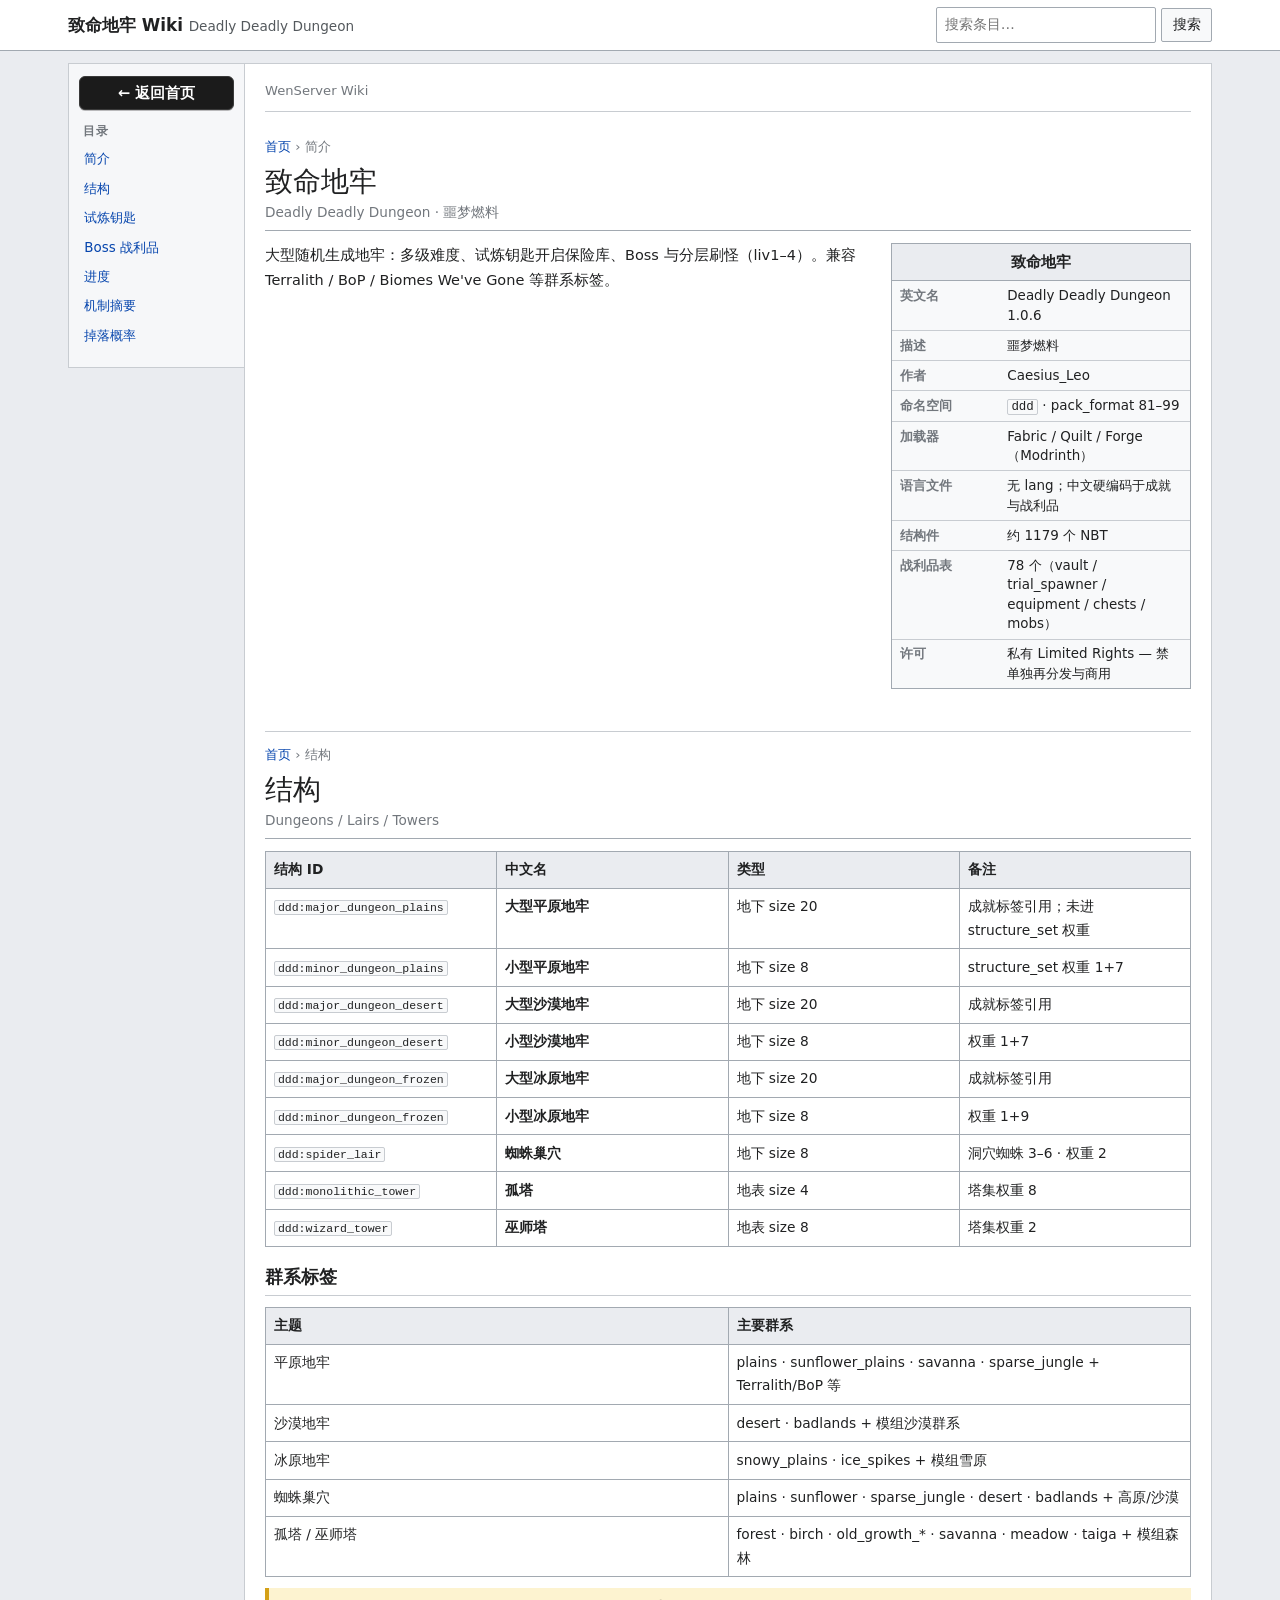
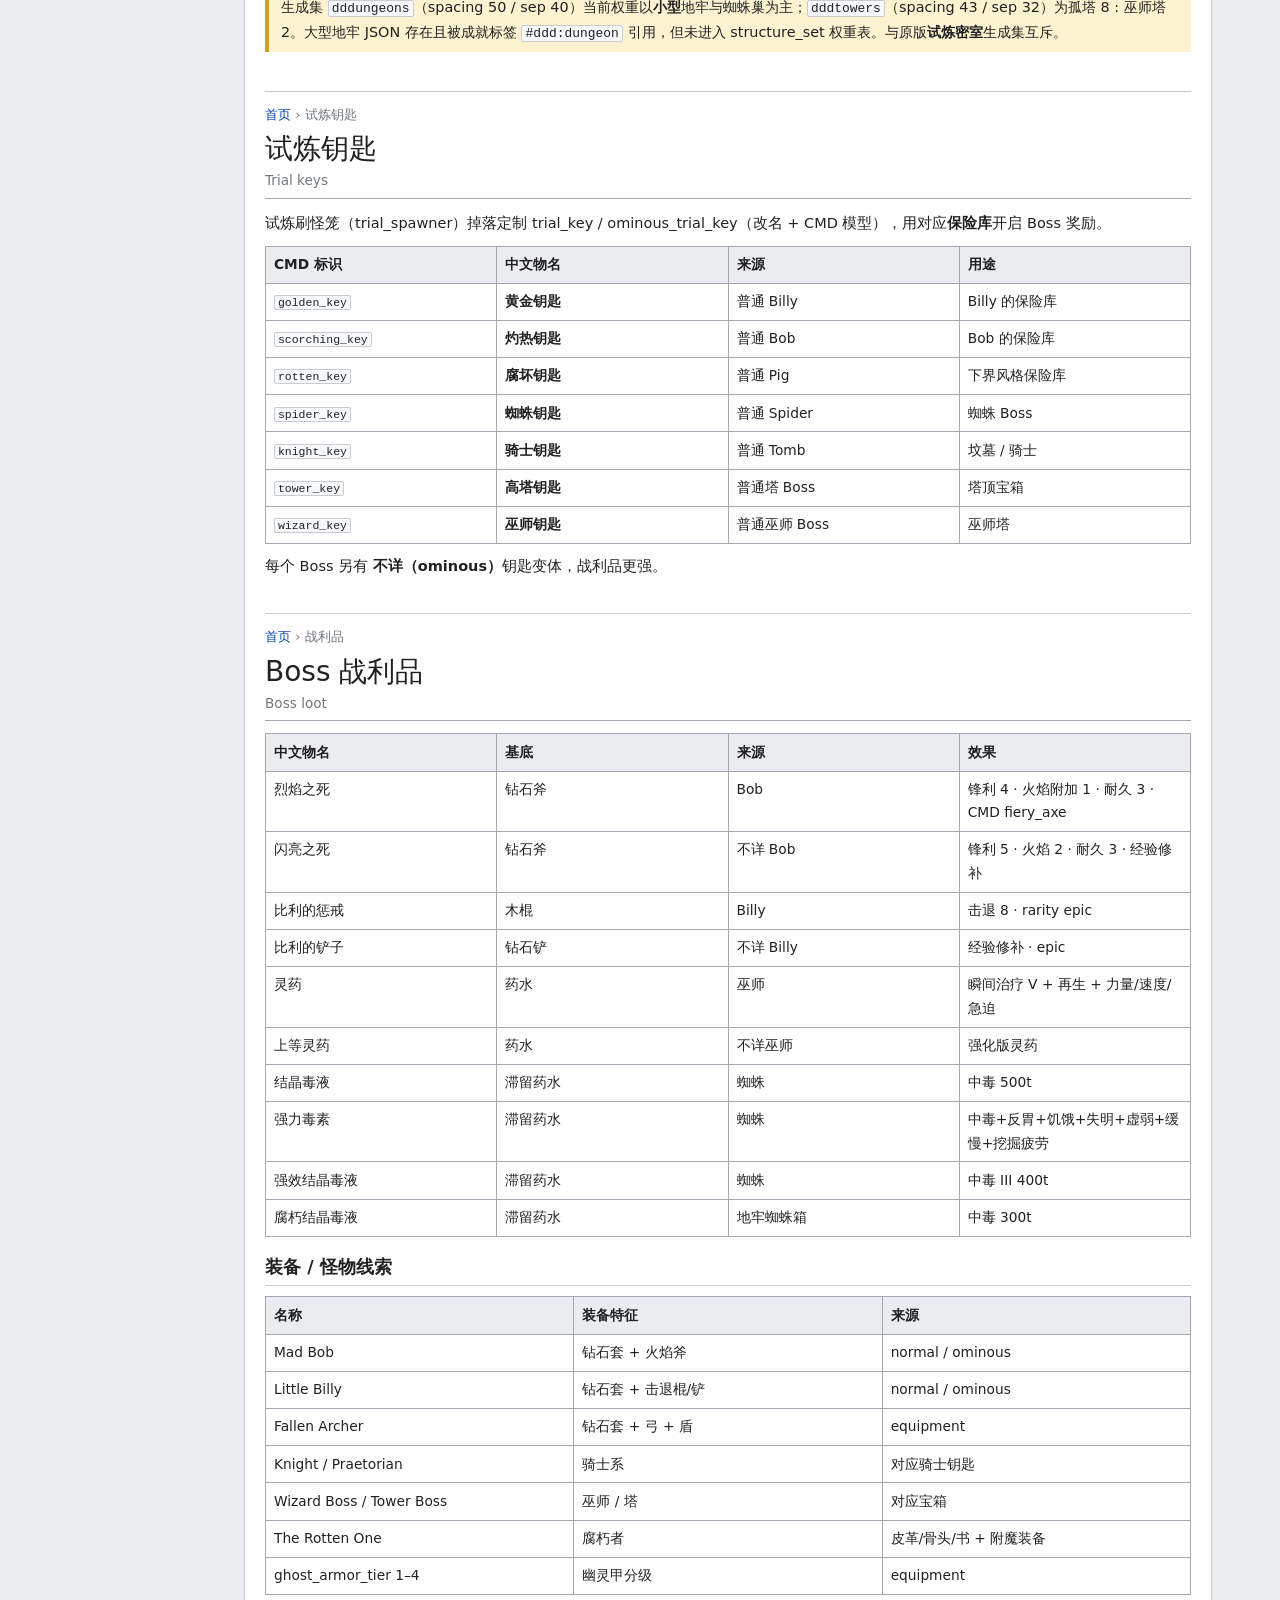
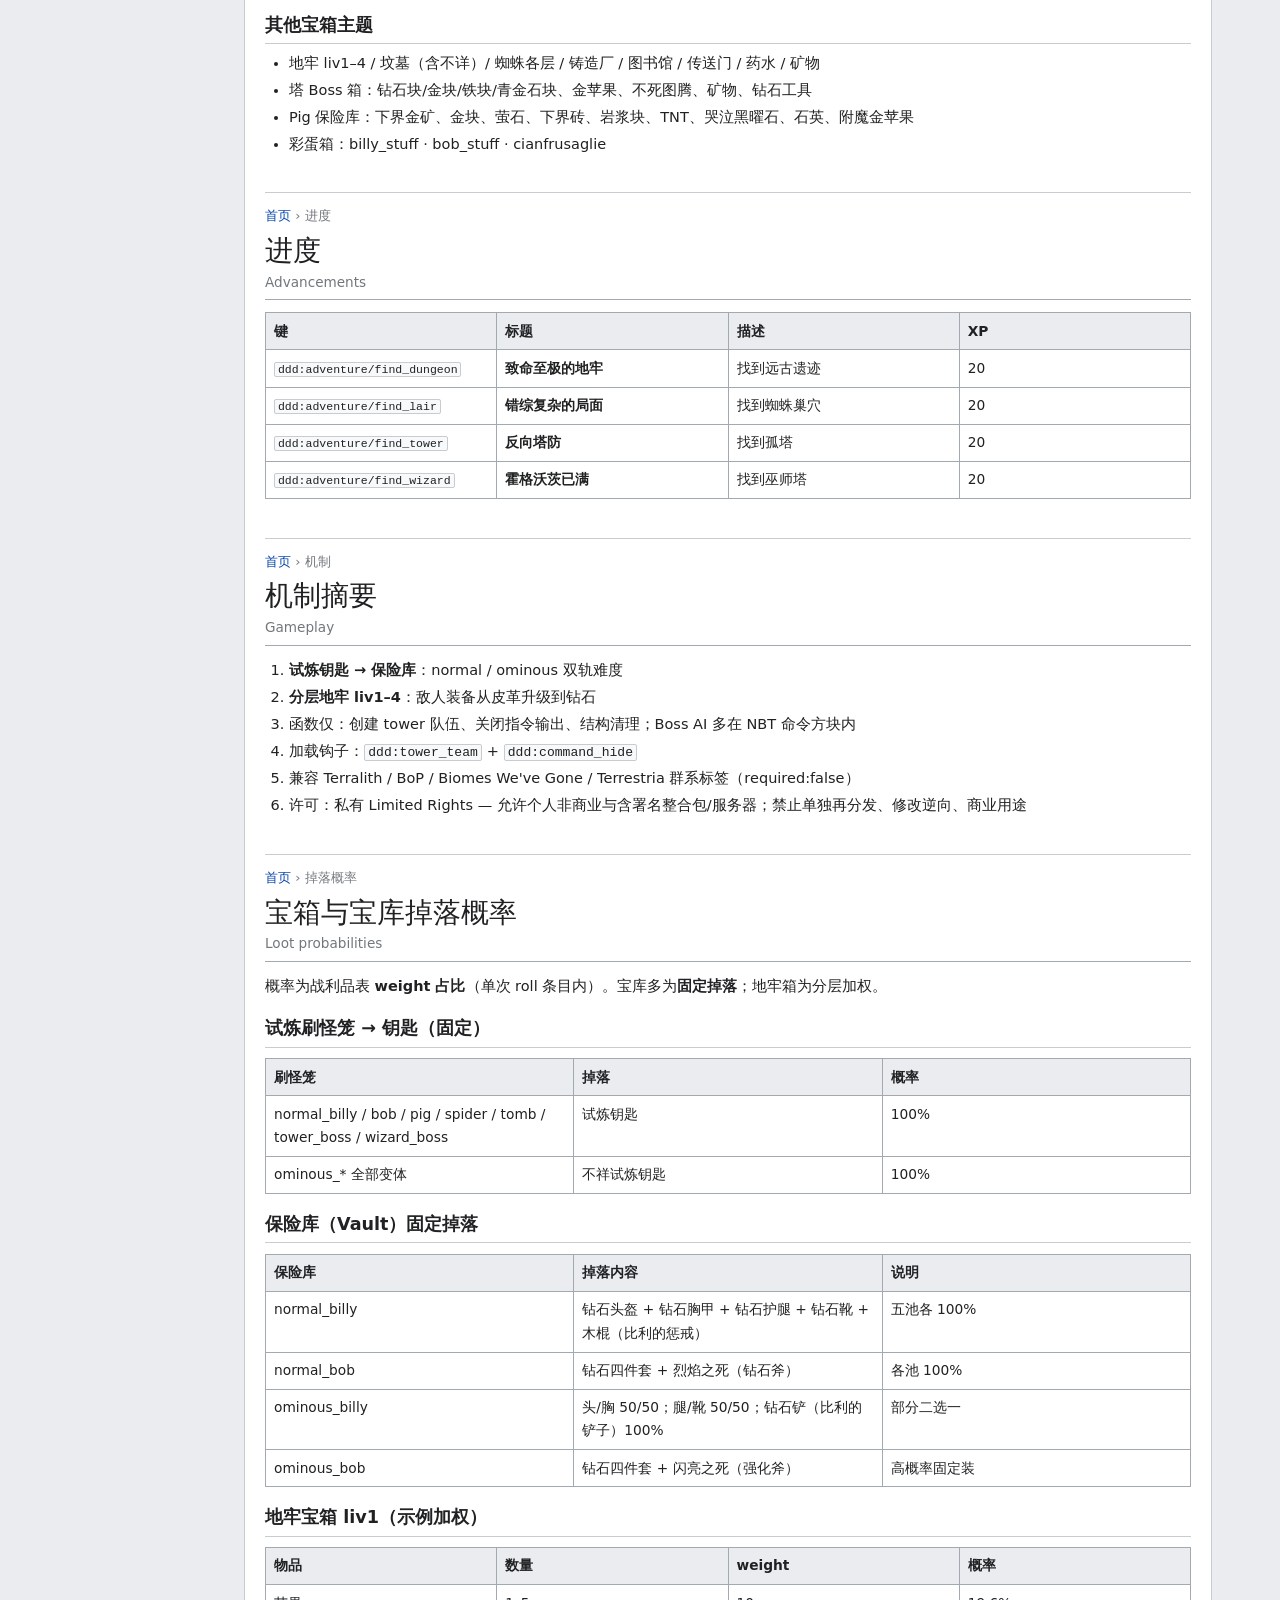
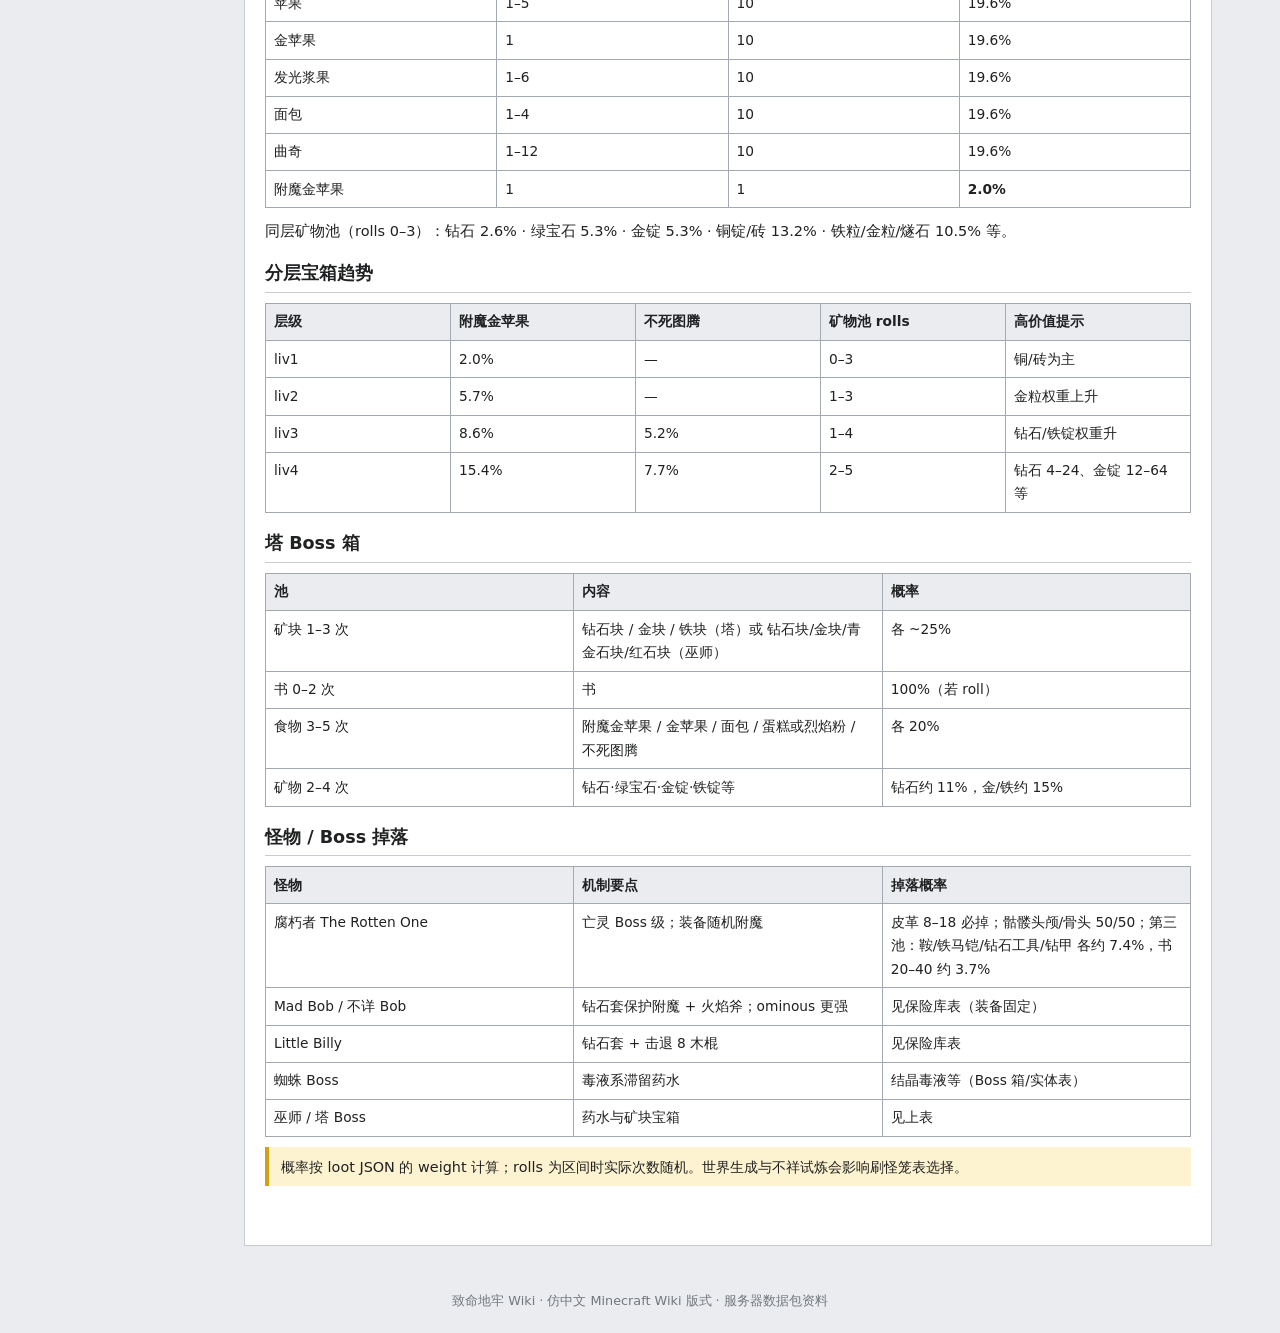
==== commit 857d23e1: "Move back-home link to top of wiki sidebar" ====
--- a/DeadlyDeadlyDungeon/index.html
+++ b/DeadlyDeadlyDungeon/index.html
@@ -25,6 +25,9 @@
 
 <div class="wiki-shell" id="top">
 	<aside class="wiki-sidebar" id="wikiSidebar">
+			<div class="sb-top">
+				<a class="back-home" href="../index.html">← 返回首页</a>
+			</div>
 		<div class="sb-title">目录</div>
 		<ul>
 			<li><a href="#introduction">简介</a></li>
@@ -38,7 +41,6 @@
 	</aside>
 	<main class="wiki-content">
 		<div class="back-bar">
-			<a class="back-home" href="../index.html">← 返回首页</a>
 			<span class="back-hub">WenServer Wiki</span>
 		</div>
 
--- a/DeadlyDeadlyDungeon/assets/app.css
+++ b/DeadlyDeadlyDungeon/assets/app.css
@@ -299,62 +299,104 @@
 
 .article ul.bullets li, .article ol.numbered li { margin: 0.15rem 0; }
 
-/* Infobox — right float like MC wiki */
+
+/* Infobox float layout fixes — prevent content boxes overlapping the float */
+.article::after {
+  content: "";
+  display: table;
+  clear: both;
+}
 .infobox {
   float: right;
-  width: min(280px, 100%);
-  margin: 0 0 0.75rem 1rem;
+  width: min(300px, 100%);
+  margin: 0 0 0.85rem 1rem;
   border: 1px solid var(--line);
   background: var(--infobox-bg);
   font-size: 0.84rem;
   line-height: 1.45;
-}
-
+  clear: right;
+  position: relative;
+  z-index: 1;
+}
 .infobox .ib-title {
   background: var(--table-head);
   border-bottom: 1px solid var(--line);
-  padding: 0.4rem 0.55rem;
+  padding: 0.45rem 0.55rem;
   font-weight: 700;
   text-align: center;
   font-size: 0.95rem;
 }
-
 .infobox .ib-img {
   text-align: center;
   padding: 0.55rem;
   background: #fff;
   border-bottom: 1px solid var(--line-soft);
-}
-
+  overflow: hidden;
+}
 .infobox .ib-img img {
   max-width: 100%;
+  width: auto;
   height: auto;
-  image-rendering: pixelated;
-  max-height: 120px;
-}
-
+  max-height: 150px;
+  object-fit: contain;
+  image-rendering: pixelated;
+  display: inline-block;
+  vertical-align: middle;
+}
 .infobox table {
   width: 100%;
   border-collapse: collapse;
-}
-
+  table-layout: fixed;
+}
 .infobox td {
-  padding: 0.28rem 0.5rem;
+  padding: 0.3rem 0.5rem;
   border-bottom: 1px solid var(--line-soft);
   vertical-align: top;
-}
-
+  overflow-wrap: anywhere;
+  word-break: break-word;
+}
 .infobox tr:last-child td { border-bottom: none; }
-
 .infobox td.k {
-  width: 38%;
+  width: 36%;
   color: var(--muted);
   font-weight: 600;
 }
-
 .infobox td.v { color: var(--ink); }
-
-/* Clearfix after infobox */
+.infobox td.v code {
+  font-size: 0.78rem;
+  overflow-wrap: anywhere;
+}
+
+/* Headings and structured blocks sit below the float, not under it */
+.article > h3,
+.article > .steps,
+.article > .wiki-table-wrap,
+.article > .dialogue,
+.article > .shot-grid,
+.article > .clear {
+  clear: both;
+}
+.article > p { overflow-wrap: break-word; }
+
+.steps {
+  clear: both;
+  counter-reset: step;
+  list-style: none;
+  margin: 0.55rem 0;
+  padding: 0;
+  overflow: hidden;
+}
+.steps li {
+  counter-increment: step;
+  position: relative;
+  padding: 0.45rem 0.55rem 0.45rem 2.4rem;
+  margin: 0.35rem 0;
+  border: 1px solid var(--line-soft);
+  background: #fff;
+  overflow-wrap: break-word;
+}
+.steps li .detail { overflow-wrap: break-word; }
+
 .clear { clear: both; }
 
 /* Notes */
@@ -1158,3 +1200,17 @@
   font-weight: 600;
   vertical-align: middle;
 }
+
+/* Back-home pinned to top of sidebar */
+.sb-top {
+  margin: 0 0 0.65rem;
+}
+.wiki-sidebar .sb-top .back-home {
+  display: block;
+  width: 100%;
+  text-align: center;
+  box-sizing: border-box;
+}
+.wiki-sidebar .sb-title {
+  margin-top: 0;
+}
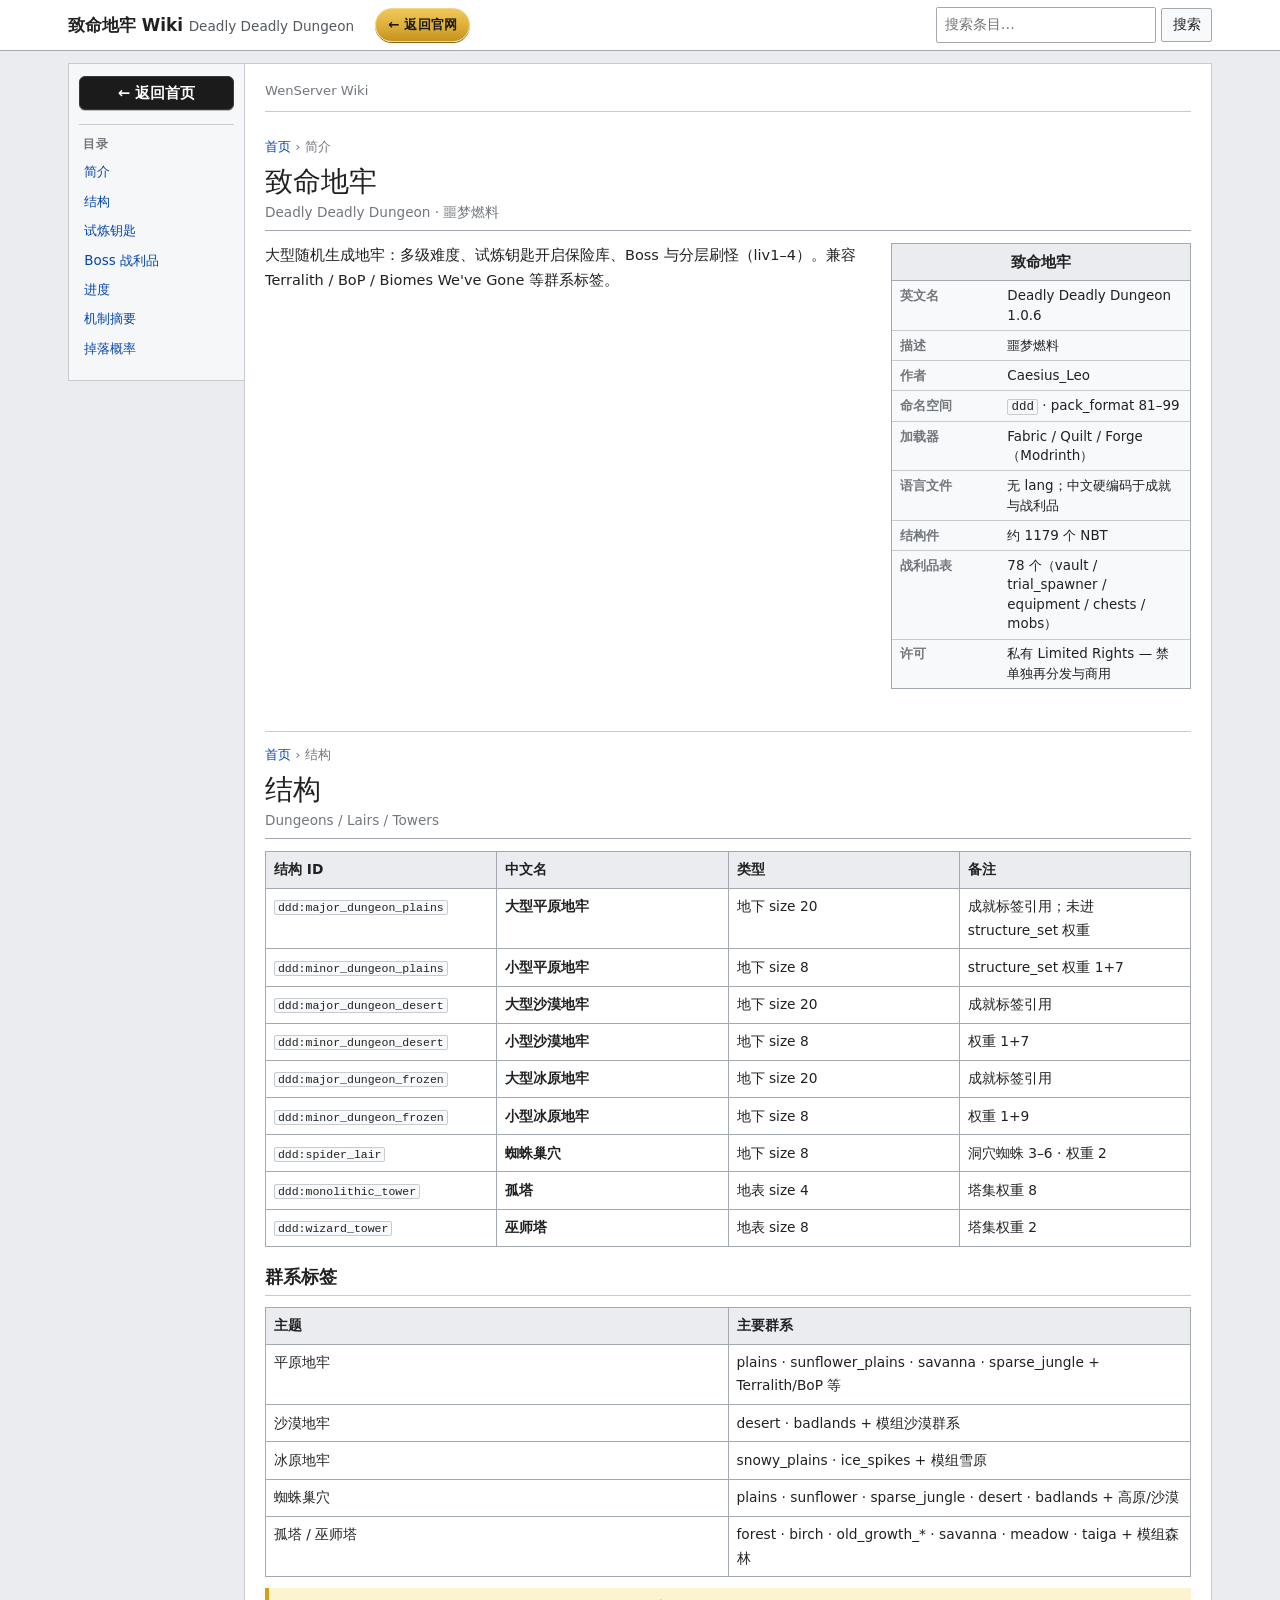
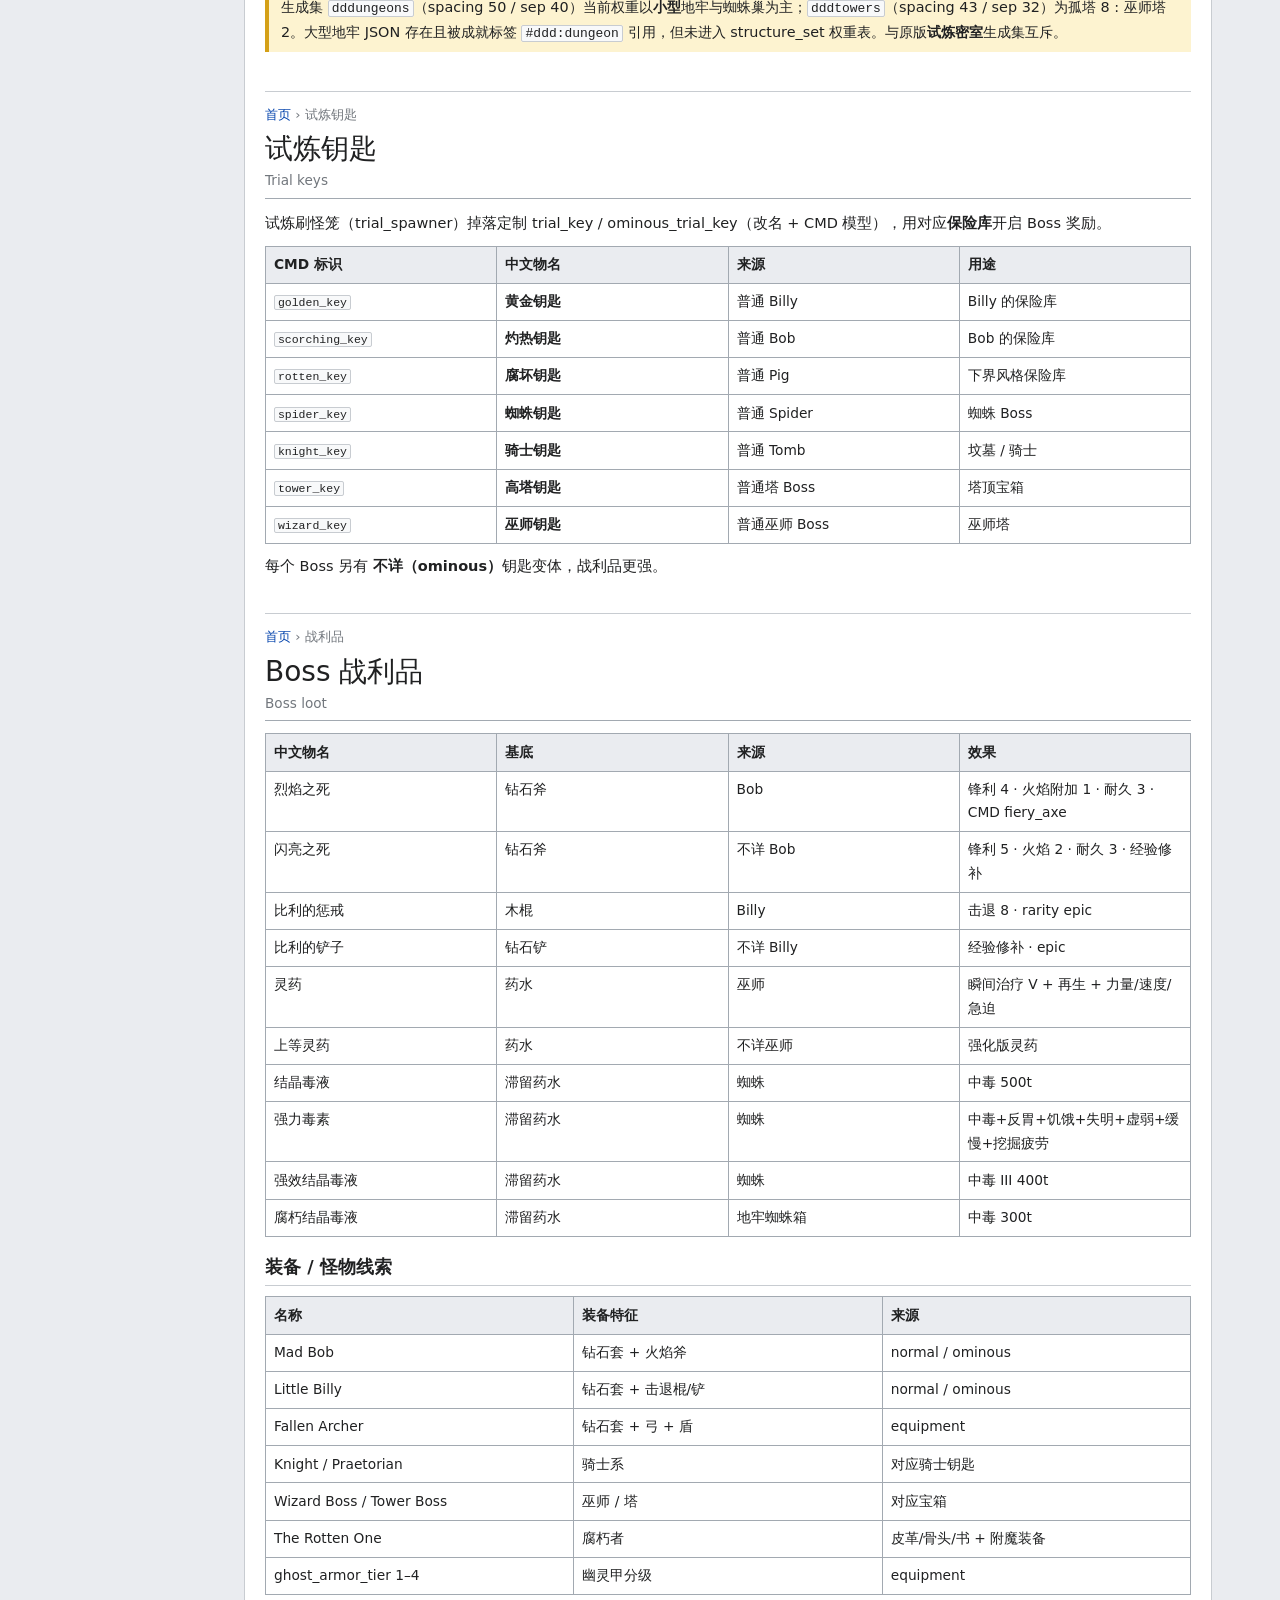
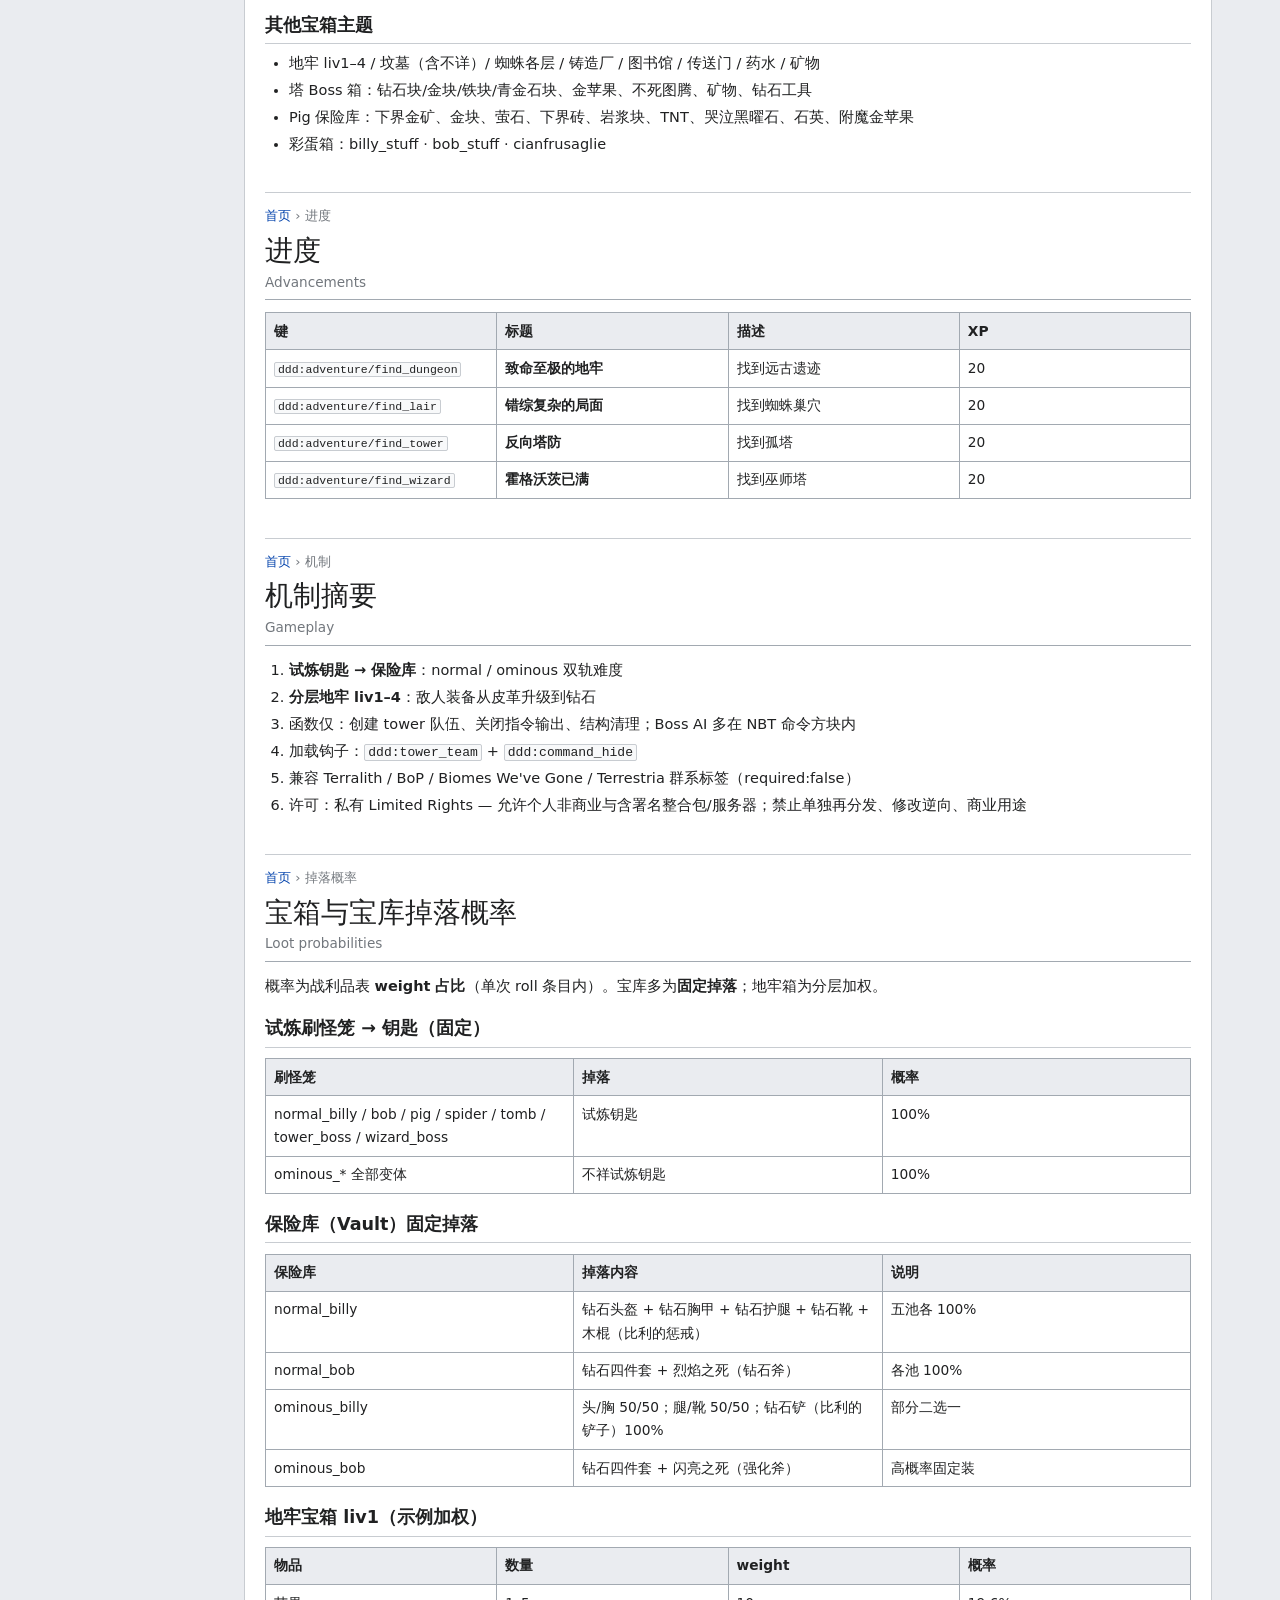
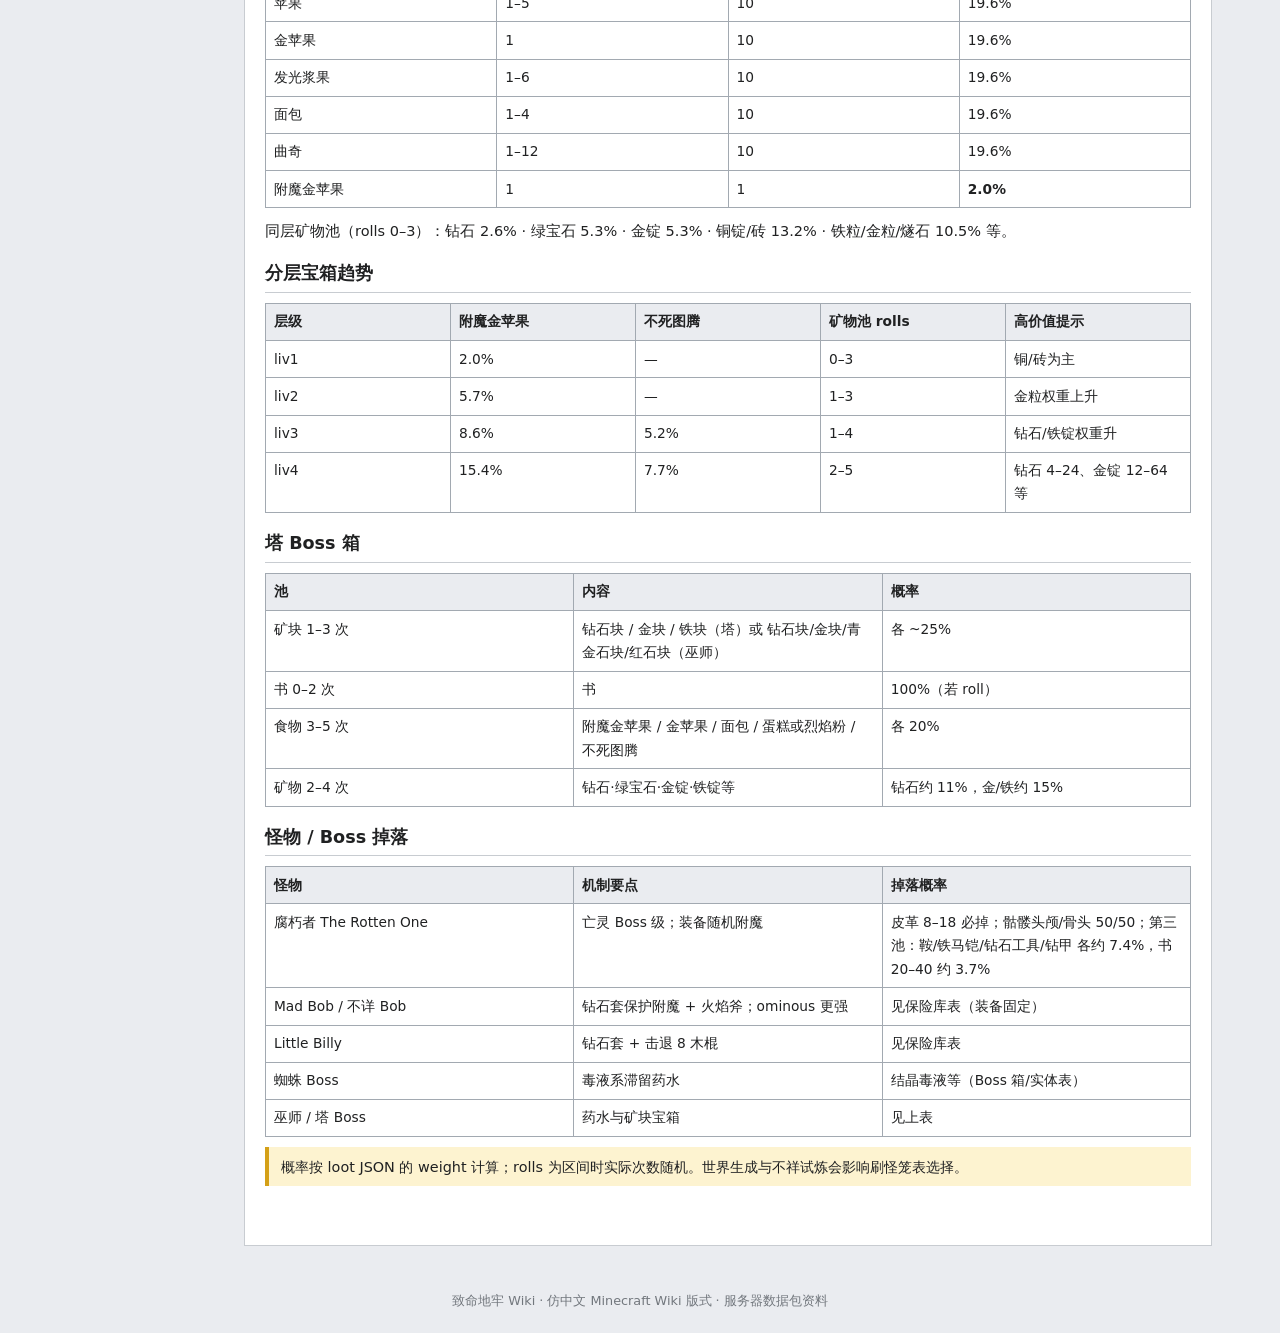
==== commit c76e835c: "Ensure site-home + link colors on all pages" ====
--- a/DeadlyDeadlyDungeon/index.html
+++ b/DeadlyDeadlyDungeon/index.html
@@ -15,7 +15,8 @@
 <header class="wiki-header">
 	<div class="inner">
 		<a class="wiki-logo" href="../index.html">致命地牢 Wiki<span>Deadly Deadly Dungeon</span></a>
-		<button type="button" class="toc-toggle" id="tocToggle">目录</button>
+			<a class="site-home" href="https://ws.wenrongxx.top/">← 返回官网</a>
+			<button type="button" class="toc-toggle" id="tocToggle">目录</button>
 		<div class="wiki-search">
 			<input type="search" id="searchBox" placeholder="搜索条目…" aria-label="搜索" />
 			<button type="button" id="searchBtn">搜索</button>
--- a/DeadlyDeadlyDungeon/assets/app.css
+++ b/DeadlyDeadlyDungeon/assets/app.css
@@ -887,7 +887,7 @@
 }
 
 /* tables: full display on narrow/wiki content */
-.wiki-content { overflow-x: hidden; }
+.wiki-content { overflow-x: clip; }
 
 .wiki-table-wrap {
   overflow-x: auto;
@@ -1214,3 +1214,174 @@
 .wiki-sidebar .sb-title {
   margin-top: 0;
 }
+
+/* —— Sidebar sticky fix (TOC stays visible on long pages) —— */
+.wiki-shell {
+  display: flex;
+  align-items: flex-start;
+  gap: 0;
+}
+.wiki-sidebar {
+  position: sticky;
+  top: 3.1rem;
+  align-self: flex-start;
+  width: var(--sidebar-w);
+  flex: 0 0 var(--sidebar-w);
+  max-height: calc(100vh - 3.6rem);
+  height: fit-content;
+  overflow-y: auto;
+  overflow-x: hidden;
+  z-index: 5;
+}
+.wiki-content {
+  flex: 1 1 auto;
+  min-width: 0;
+  overflow-x: clip;
+}
+.wiki-shell > .wiki-content { width: auto; }
+/* group titles in long TOC */
+.wiki-sidebar .sb-title {
+  margin-top: 0.85rem;
+  border-top: 1px solid var(--line-soft);
+  padding-top: 0.55rem;
+}
+.wiki-sidebar .sb-title:first-of-type {
+  margin-top: 0.35rem;
+  border-top: none;
+  padding-top: 0;
+}
+@media (max-width: 800px) {
+  .wiki-shell { display: block; }
+  .wiki-sidebar {
+    width: auto;
+    flex: none;
+    position: sticky;
+    top: 3.1rem;
+    max-height: 45vh;
+    z-index: 30;
+  }
+}
+
+.wiki-header .inner .site-home,
+
+.wiki-header .site-home {
+  display: inline-flex !important;
+  align-items: center;
+  margin-left: 0.5rem;
+  padding: 0.3rem 0.75rem !important;
+  border-radius: 999px !important;
+  background: linear-gradient(180deg, #f0c85a, #c49220) !important;
+  color: #1a1a1a !important;
+  font-weight: 800 !important;
+  font-size: 0.84rem !important;
+  text-decoration: none !important;
+  border: 1px solid #f0d78c !important;
+  box-shadow: 0 1px 0 #8a6514 !important;
+  white-space: nowrap;
+}
+.wiki-header .site-home:link, .wiki-header .site-home:visited,
+.wiki-header .site-home:hover, .wiki-header .site-home:active,
+.wiki-header .site-home:focus {
+  color: #1a1a1a !important;
+  text-decoration: none !important;
+}
+.wiki-header .site-home:hover { filter: brightness(1.1); }
+
+/* 返回官网 — header pill */
+.wiki-header .inner {
+  display: flex;
+  flex-wrap: wrap;
+  align-items: center;
+  gap: 0.5rem 0.75rem;
+}
+.wiki-header .site-home {
+  display: inline-flex !important;
+  align-items: center;
+  gap: 0.25rem;
+  margin: 0 0.35rem 0 0.5rem;
+  padding: 0.35rem 0.9rem !important;
+  border-radius: 999px !important;
+  background: linear-gradient(180deg, #f0c85a 0%, #e0b13a 45%, #c49220 100%) !important;
+  color: #1a1a1a !important;
+  font-weight: 800 !important;
+  font-size: 0.88rem !important;
+  letter-spacing: 0.02em;
+  text-decoration: none !important;
+  border: 1px solid #f6e3a8 !important;
+  box-shadow: 0 2px 0 #8a6514, 0 4px 12px rgba(224, 177, 58, 0.35) !important;
+  white-space: nowrap;
+  flex: 0 0 auto;
+}
+.wiki-header .site-home:link,
+.wiki-header .site-home:visited,
+.wiki-header .site-home:hover,
+.wiki-header .site-home:active,
+.wiki-header .site-home:focus {
+  color: #1a1a1a !important;
+  text-decoration: none !important;
+}
+.wiki-header .site-home:hover {
+  filter: brightness(1.1);
+  transform: translateY(-1px);
+}
+@media (max-width: 640px) {
+  .wiki-header .site-home { padding: 0.28rem 0.6rem !important; font-size: 0.78rem !important; }
+}
+
+/* ===== site-home (返回官网) + visited link fix ===== */
+.wiki-header .inner { display: flex; flex-wrap: wrap; align-items: center; gap: 0.5rem 0.8rem; }
+.wiki-header a.site-home,
+.wiki-header .site-home {
+  display: inline-flex !important;
+  visibility: visible !important;
+  align-items: center;
+  gap: 0.25rem;
+  margin-left: 0.5rem;
+  padding: 0.35rem 0.95rem !important;
+  border-radius: 999px !important;
+  background: linear-gradient(180deg, #f0c85a 0%, #e0b13a 50%, #c49220 100%) !important;
+  color: #1a1a1a !important;
+  font-weight: 800 !important;
+  font-size: 0.9rem !important;
+  text-decoration: none !important;
+  border: 1px solid #f6e3a8 !important;
+  box-shadow: 0 2px 0 #8a6514, 0 4px 14px rgba(224, 177, 58, 0.35) !important;
+  white-space: nowrap;
+}
+.wiki-header a.site-home:link,
+.wiki-header a.site-home:visited,
+.wiki-header a.site-home:hover,
+.wiki-header a.site-home:active,
+.wiki-header .site-home:link,
+.wiki-header .site-home:visited,
+.wiki-header .site-home:hover,
+.wiki-header .site-home:active {
+  color: #1a1a1a !important;
+  text-decoration: none !important;
+  background: linear-gradient(180deg, #f0c85a 0%, #e0b13a 50%, #c49220 100%) !important;
+}
+.wiki-header .site-home:hover { filter: brightness(1.08); }
+
+/* anti-purple: keep link colors after visit */
+a, a:link, a:visited { color: var(--link, #0645ad); }
+a:hover { text-decoration: underline; }
+.wiki-header .wiki-logo,
+.wiki-header .wiki-logo:visited { color: inherit !important; text-decoration: none !important; }
+.wiki-sidebar a, .wiki-sidebar a:visited { color: var(--link, #0645ad); text-decoration: none; }
+.bullets a, .breadcrumbs a, .categories a, .wiki-table-wrap a {
+  color: var(--link, #0645ad);
+}
+.bullets a:visited, .breadcrumbs a:visited, .categories a:visited, .wiki-table-wrap a:visited {
+  color: var(--link, #0645ad);
+}
+.hub-card, .hub-card:link, .hub-card:visited {
+  color: inherit !important;
+  text-decoration: none !important;
+}
+.hub-card .hub-go, .hub-card .hub-go:visited { color: var(--link, #0645ad) !important; }
+.hub-grid a, .hub-grid a:visited { color: inherit; }
+.back-home, .back-home:visited {
+  color: #fff !important;
+  text-decoration: none !important;
+}
+.qq-link:visited, .qq-chip:visited { color: #fff !important; }
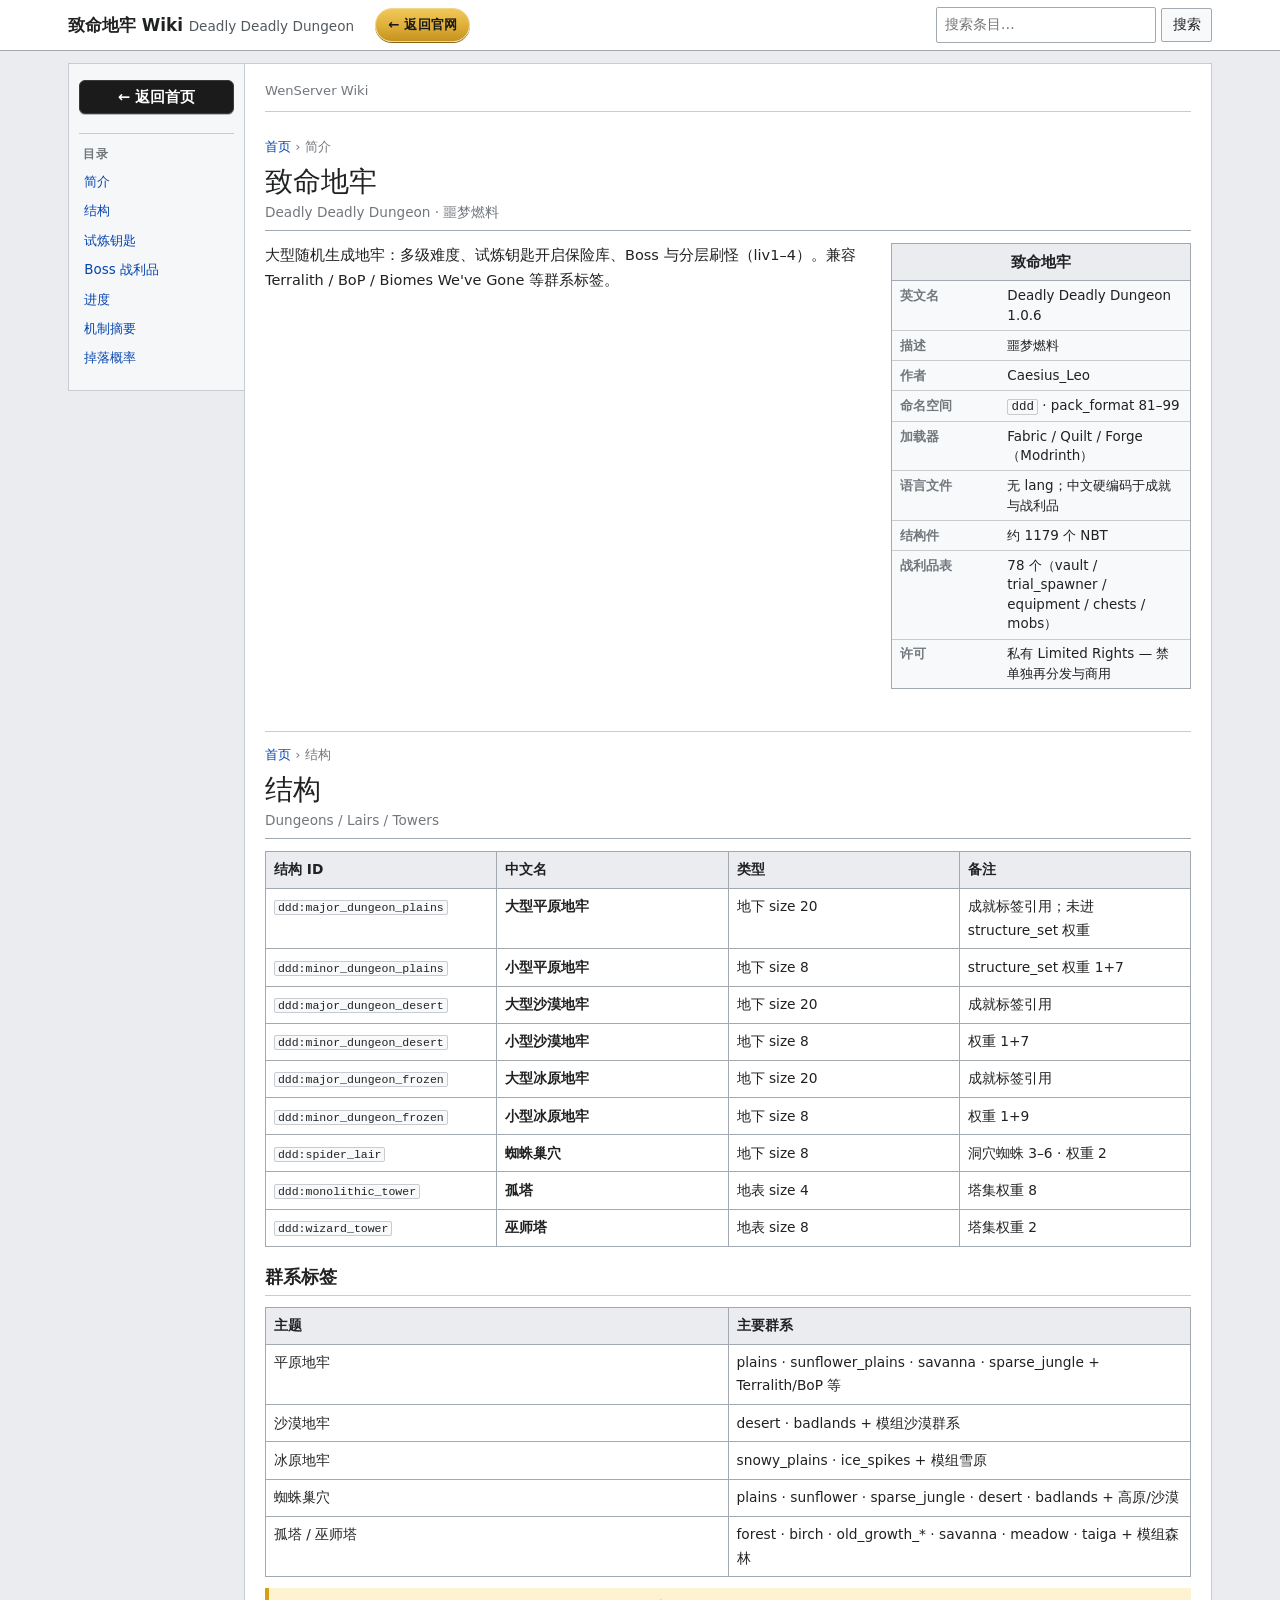
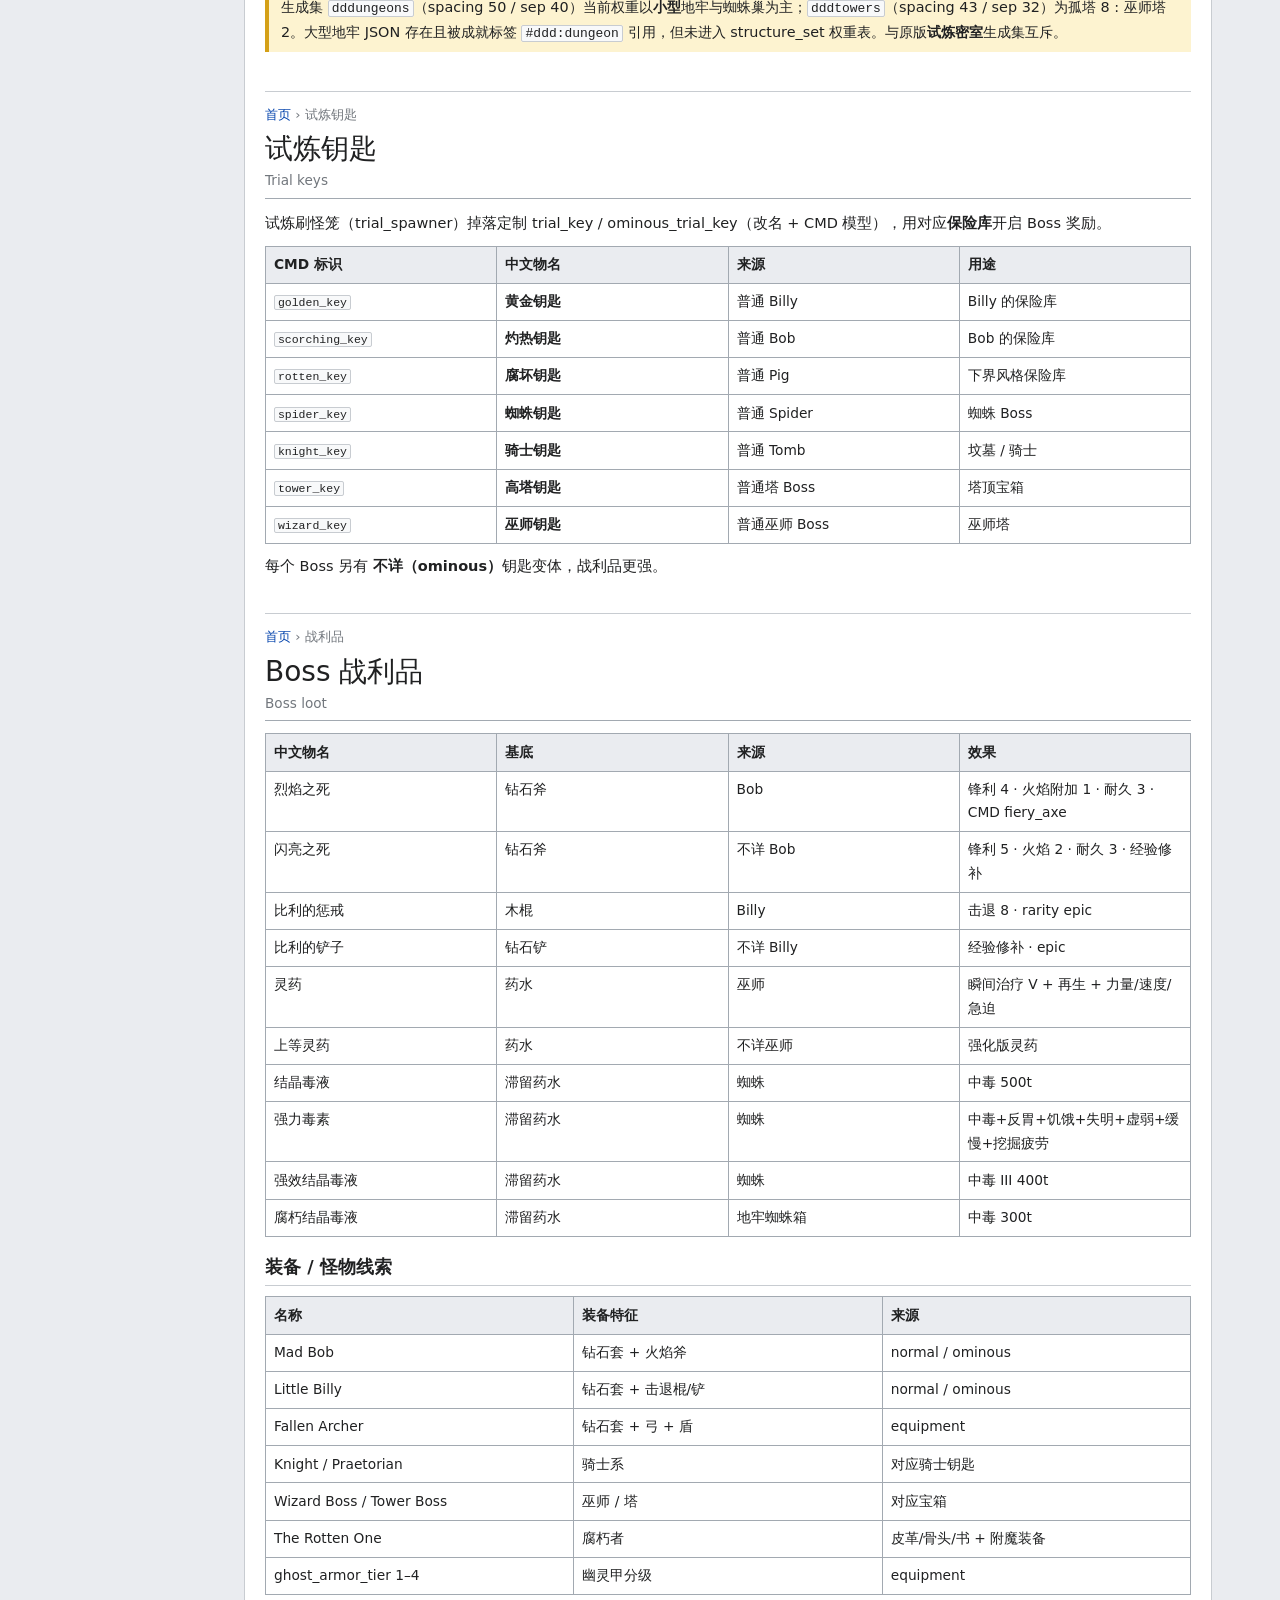
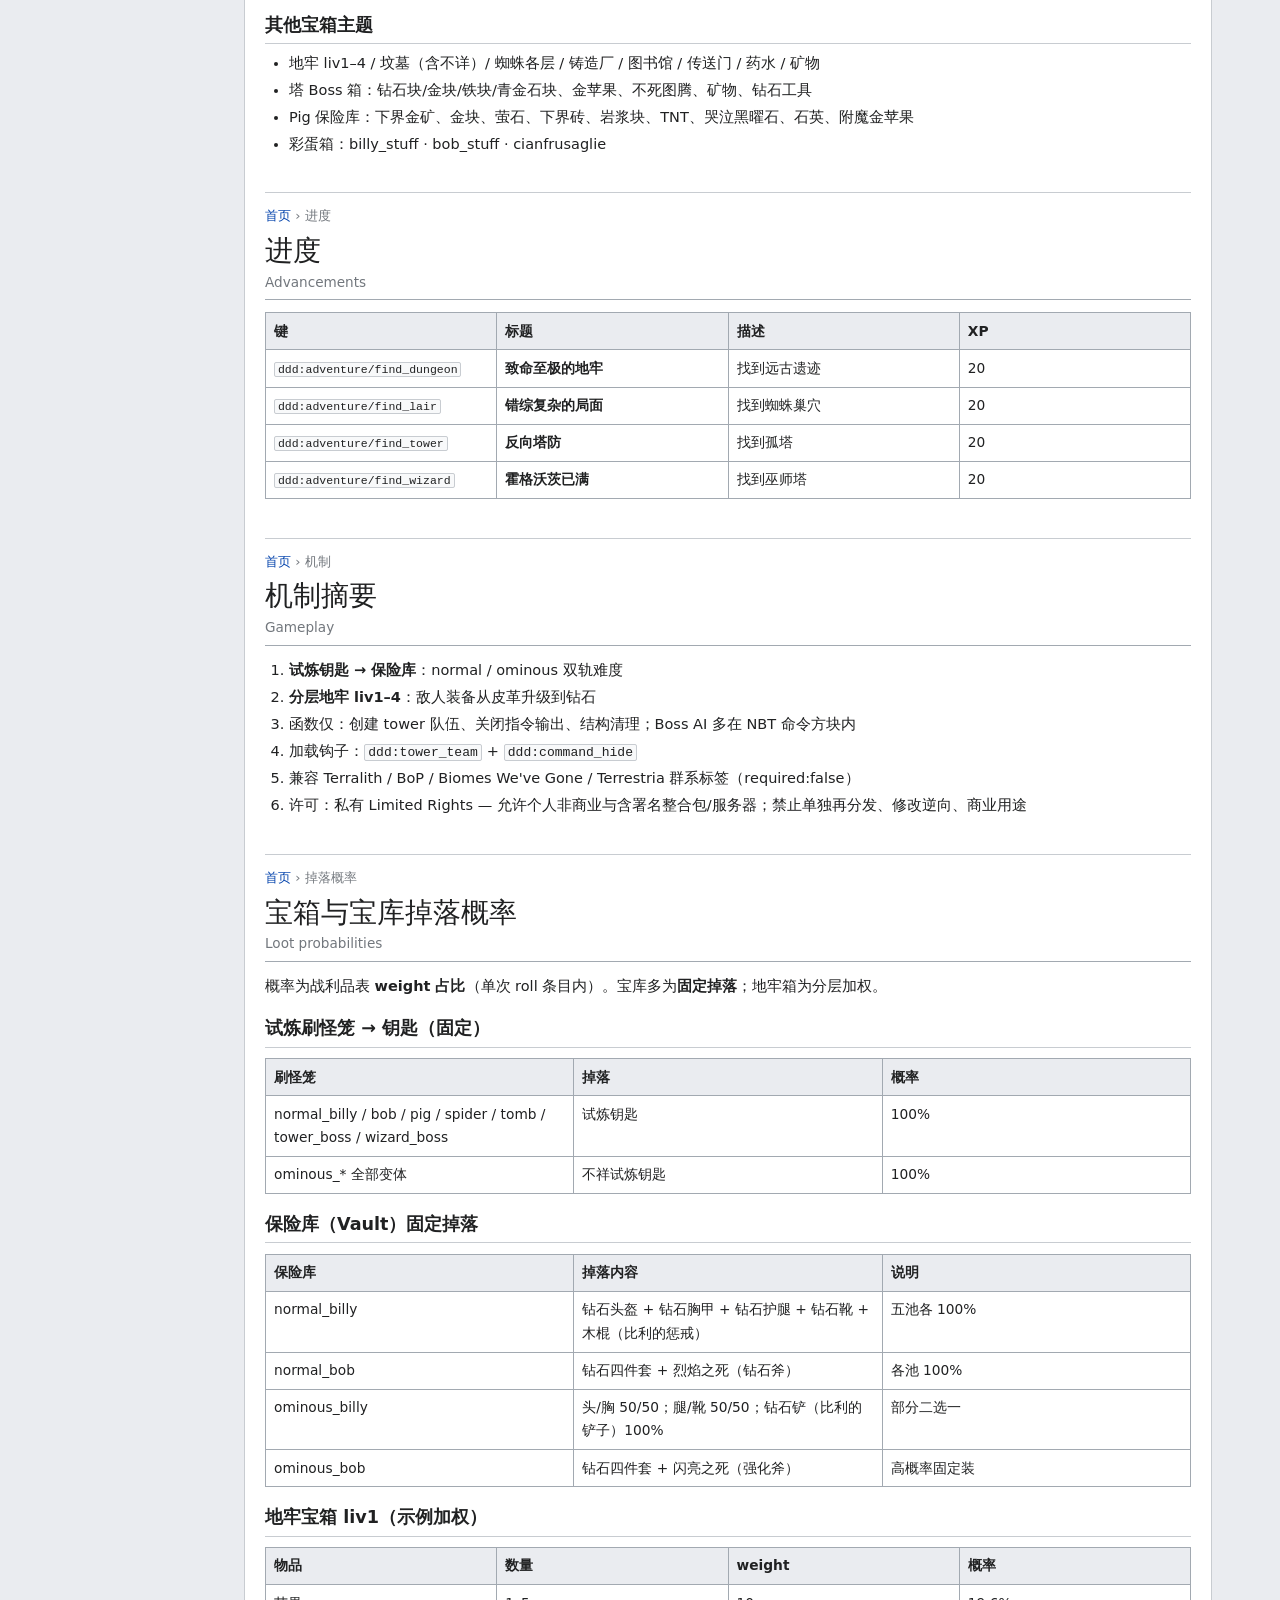
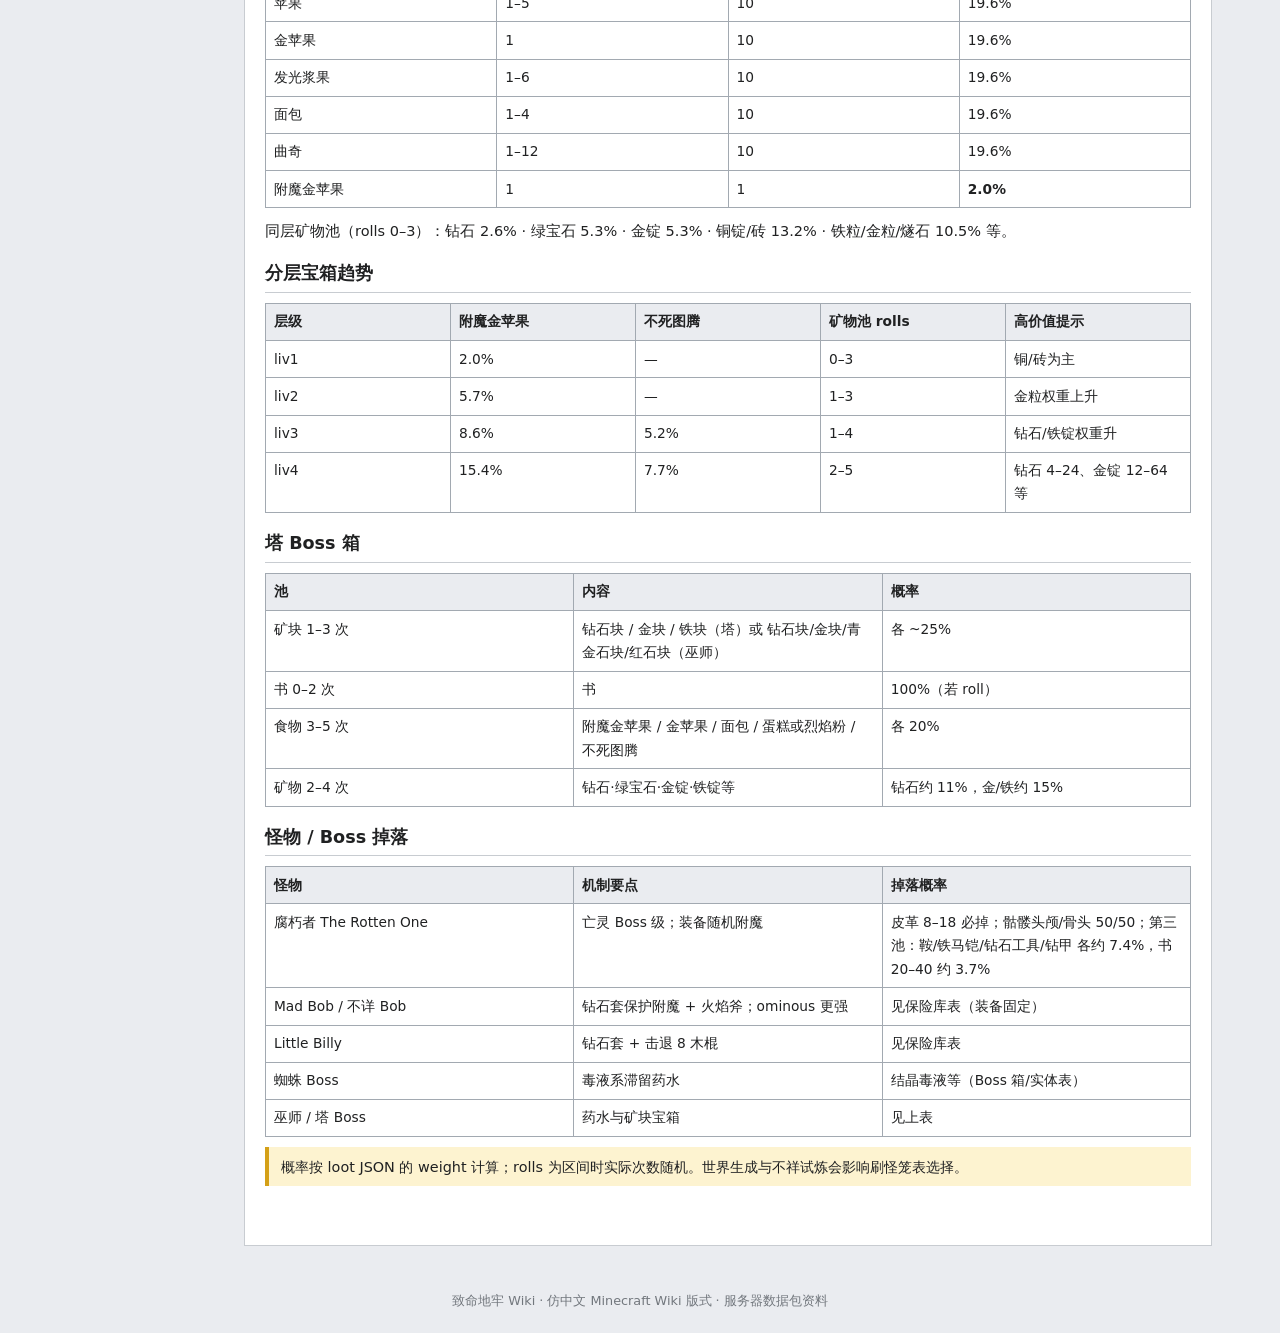
==== commit 11f3ec25: "Ensure site-home + link colors on all pages" ====
--- a/DeadlyDeadlyDungeon/index.html
+++ b/DeadlyDeadlyDungeon/index.html
@@ -154,7 +154,13 @@
 	onScroll();
 	if (toggle && sidebar) {
 		if (window.matchMedia("(max-width: 800px)").matches) sidebar.classList.add("collapsed");
-		toggle.addEventListener("click", function () { sidebar.classList.toggle("collapsed"); });
+		toggle.addEventListener("click", function () {
+			var nowOpen = sidebar.classList.toggle("collapsed") === false;
+			document.querySelectorAll(".toc-box").forEach(function (tb) {
+				tb.classList.toggle("collapsed", !nowOpen);
+				tb.classList.toggle("open", nowOpen);
+			});
+		});
 	}
 	var box = document.getElementById("searchBox");
 	var btn = document.getElementById("searchBtn");
@@ -277,6 +283,22 @@
 		if (box) box.focus();
 	});
 })();
+
+		/* toc-box sync init */
+		document.querySelectorAll(".toc-box").forEach(function (tb) {
+			if (window.matchMedia("(max-width: 800px)").matches) {
+				tb.classList.add("collapsed");
+			} else {
+				tb.classList.add("open");
+			}
+			var title = tb.querySelector(".toc-title");
+			if (title) {
+				title.addEventListener("click", function () {
+					var open = tb.classList.toggle("open");
+					tb.classList.toggle("collapsed", !open);
+				});
+			}
+		});
 </script>
 </body>
 </html>
--- a/DeadlyDeadlyDungeon/assets/app.css
+++ b/DeadlyDeadlyDungeon/assets/app.css
@@ -1385,3 +1385,95 @@
   text-decoration: none !important;
 }
 .qq-link:visited, .qq-chip:visited { color: #fff !important; }
+
+/* ===== mobile wiki ===== */
+@media (max-width: 800px) {
+  .wiki-shell { display: block; }
+  .wiki-sidebar {
+    position: sticky; top: 0; z-index: 30;
+    width: auto !important; flex: none !important;
+    max-height: 42vh; margin-bottom: 0.5rem;
+    border-right: none; border-bottom: 1px solid var(--line-soft);
+  }
+  .wiki-content { padding: 0.65rem 0.7rem 1.25rem; }
+  .wiki-header .inner { padding: 0.45rem 0.7rem; gap: 0.35rem 0.5rem; }
+  .wiki-header .site-home {
+    margin-left: 0.2rem !important;
+    padding: 0.28rem 0.55rem !important;
+    font-size: 0.75rem !important;
+  }
+  .article-header h1 { font-size: 1.25rem; }
+  .infobox { float: none !important; width: 100% !important; margin: 0 0 0.75rem !important; }
+  .wiki-table-wrap { overflow-x: auto; }
+  .wiki-table-wrap table { min-width: 520px; }
+  .shot-grid, .hub-grid, .cards, .mini-grid { grid-template-columns: 1fr; }
+  .qq-banner { flex-direction: column; align-items: stretch; text-align: center; }
+  .qq-link { width: 100%; text-align: center; }
+  table.craft-3 td { width: 34px; height: 34px; }
+  table.craft-3 img { width: 26px; height: 26px; }
+}
+@media (max-width: 480px) {
+  .wiki-logo span { display: none; }
+}
+
+/* ===== sticky back-home + header safety ===== */
+.wiki-header {
+  position: sticky;
+  top: 0;
+  z-index: 50;
+}
+.wiki-sidebar .sb-top {
+  position: sticky;
+  top: 0;
+  z-index: 5;
+  margin: 0 0 0.55rem;
+  padding: 0.25rem 0 0.35rem;
+  background: var(--sidebar, #fff);
+}
+.wiki-sidebar .sb-top .back-home {
+  display: block;
+  width: 100%;
+  text-align: center;
+  box-sizing: border-box;
+}
+@media (max-width: 720px) {
+  .wiki-header {
+    position: sticky;
+    top: 0;
+    z-index: 60;
+  }
+  .wiki-sidebar {
+    position: sticky;
+    top: 3.2rem;
+    z-index: 40;
+    max-height: 38vh;
+    overflow-y: auto;
+  }
+  .wiki-sidebar .sb-top {
+    top: 0;
+    background: var(--sidebar, #fff);
+    box-shadow: 0 1px 0 var(--line-soft, #e0e0e0);
+  }
+}
+
+/* collapsed sidebar: hide titles + lists, keep back-home */
+.wiki-sidebar.collapsed .sb-title,
+.wiki-sidebar.collapsed ul {
+  display: none !important;
+}
+.wiki-sidebar.collapsed {
+  max-height: none;
+  overflow: visible;
+  border-bottom: none;
+}
+@media (max-width: 800px) {
+  .wiki-sidebar {
+    position: static !important;
+    max-height: none !important;
+    overflow: visible !important;
+  }
+  .wiki-sidebar .sb-top {
+    position: sticky;
+    top: 3.1rem;
+  }
+}
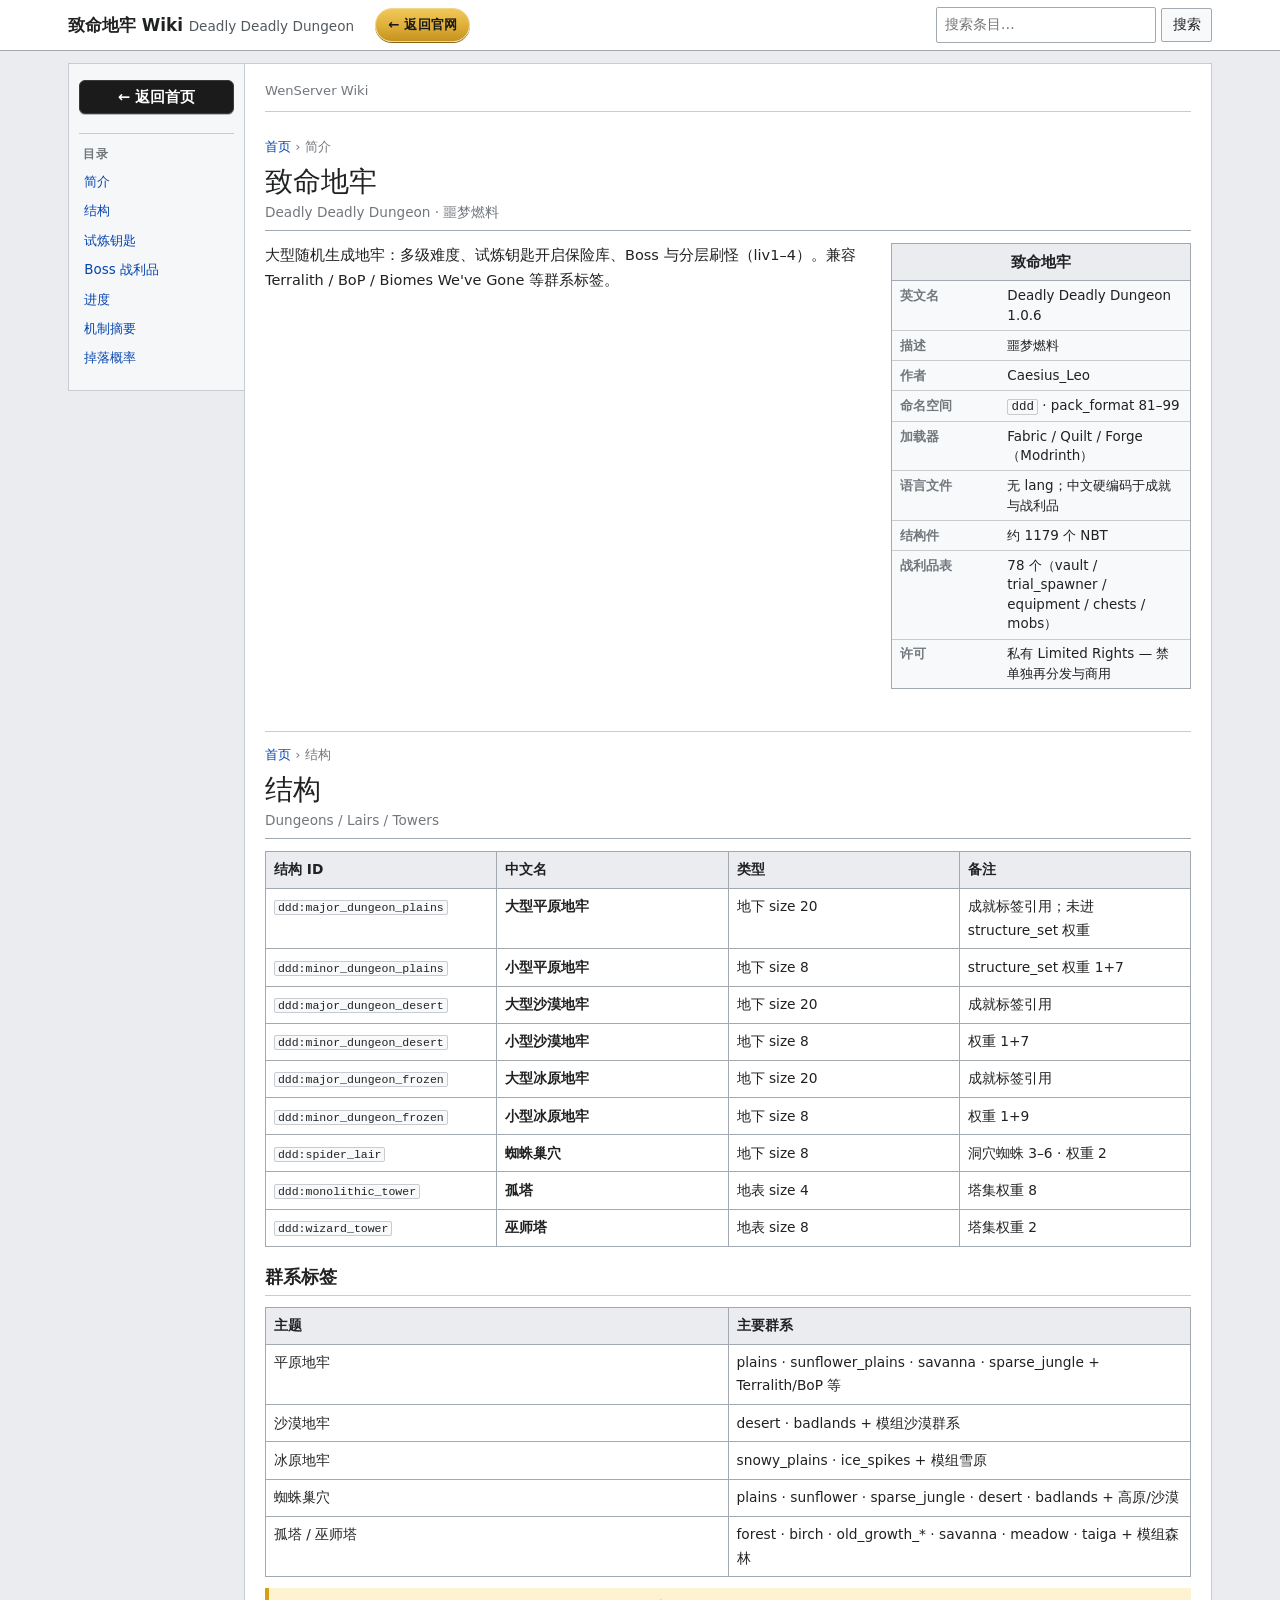
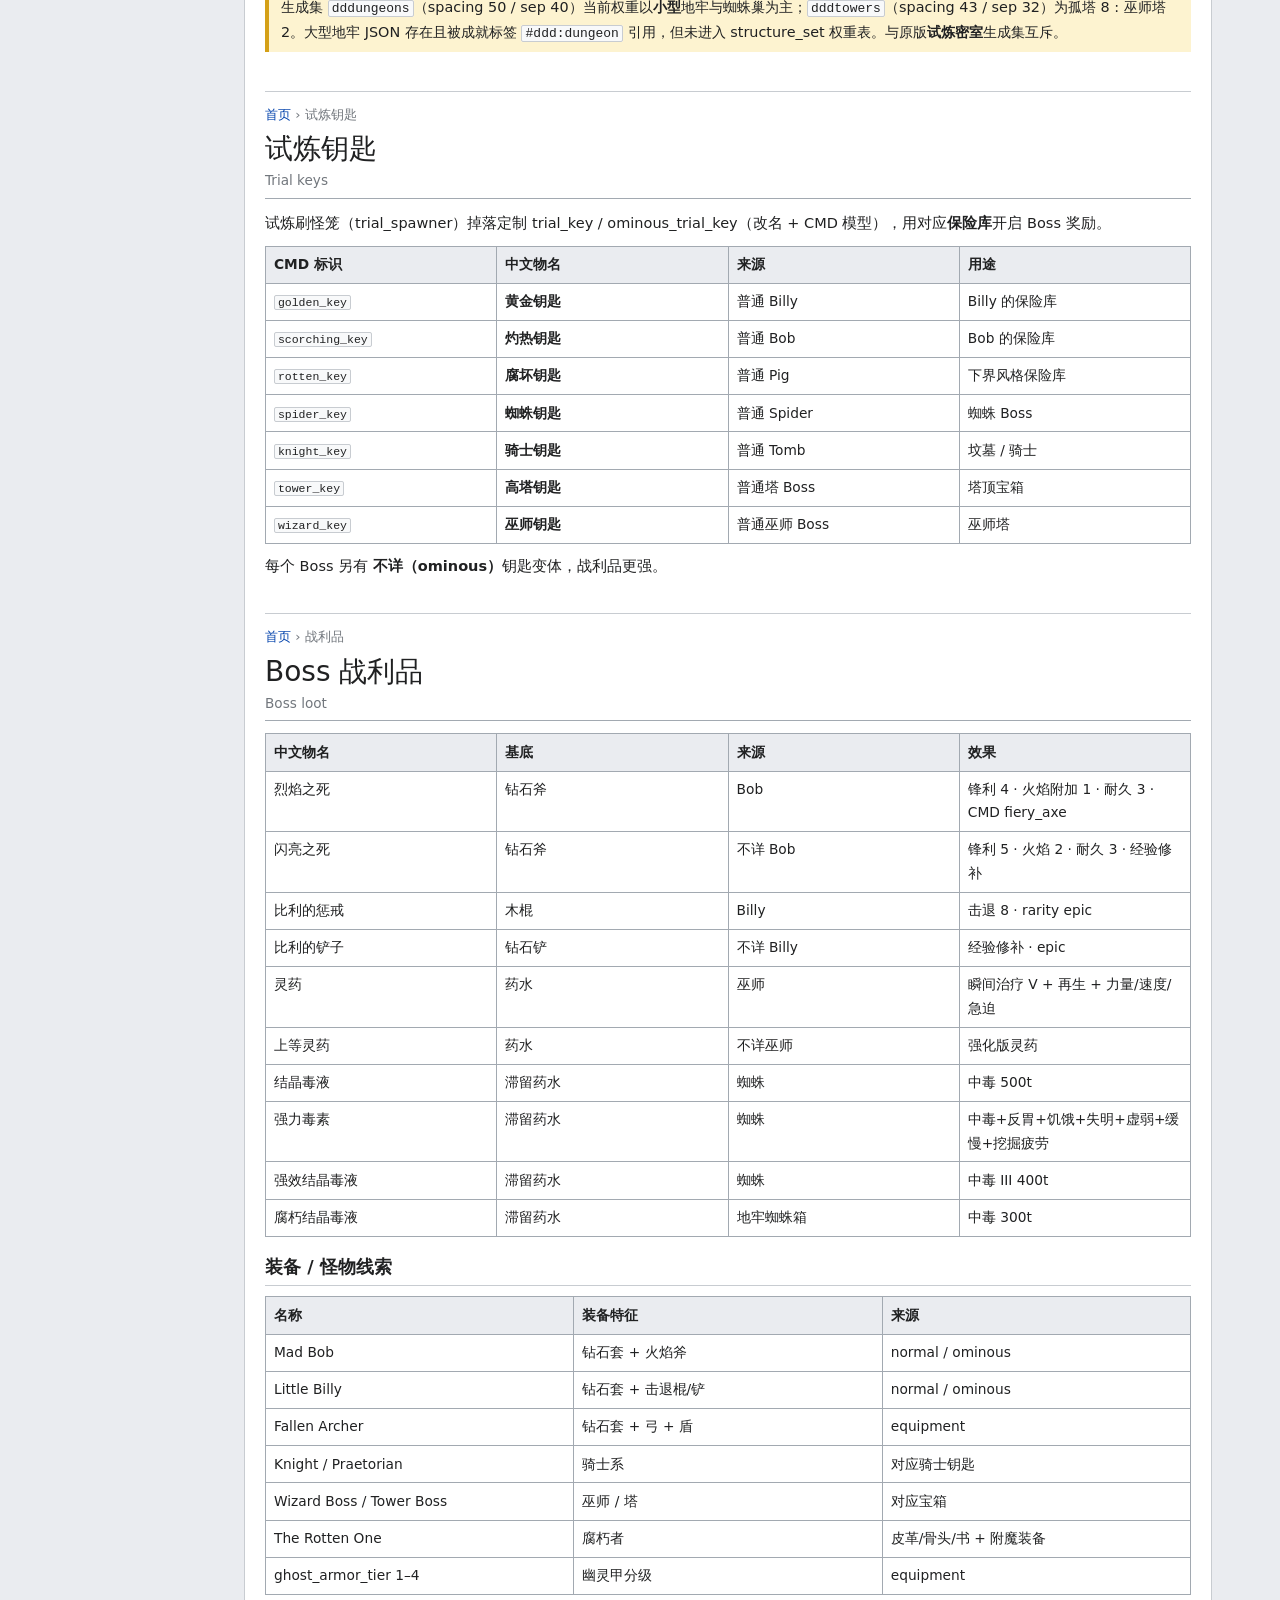
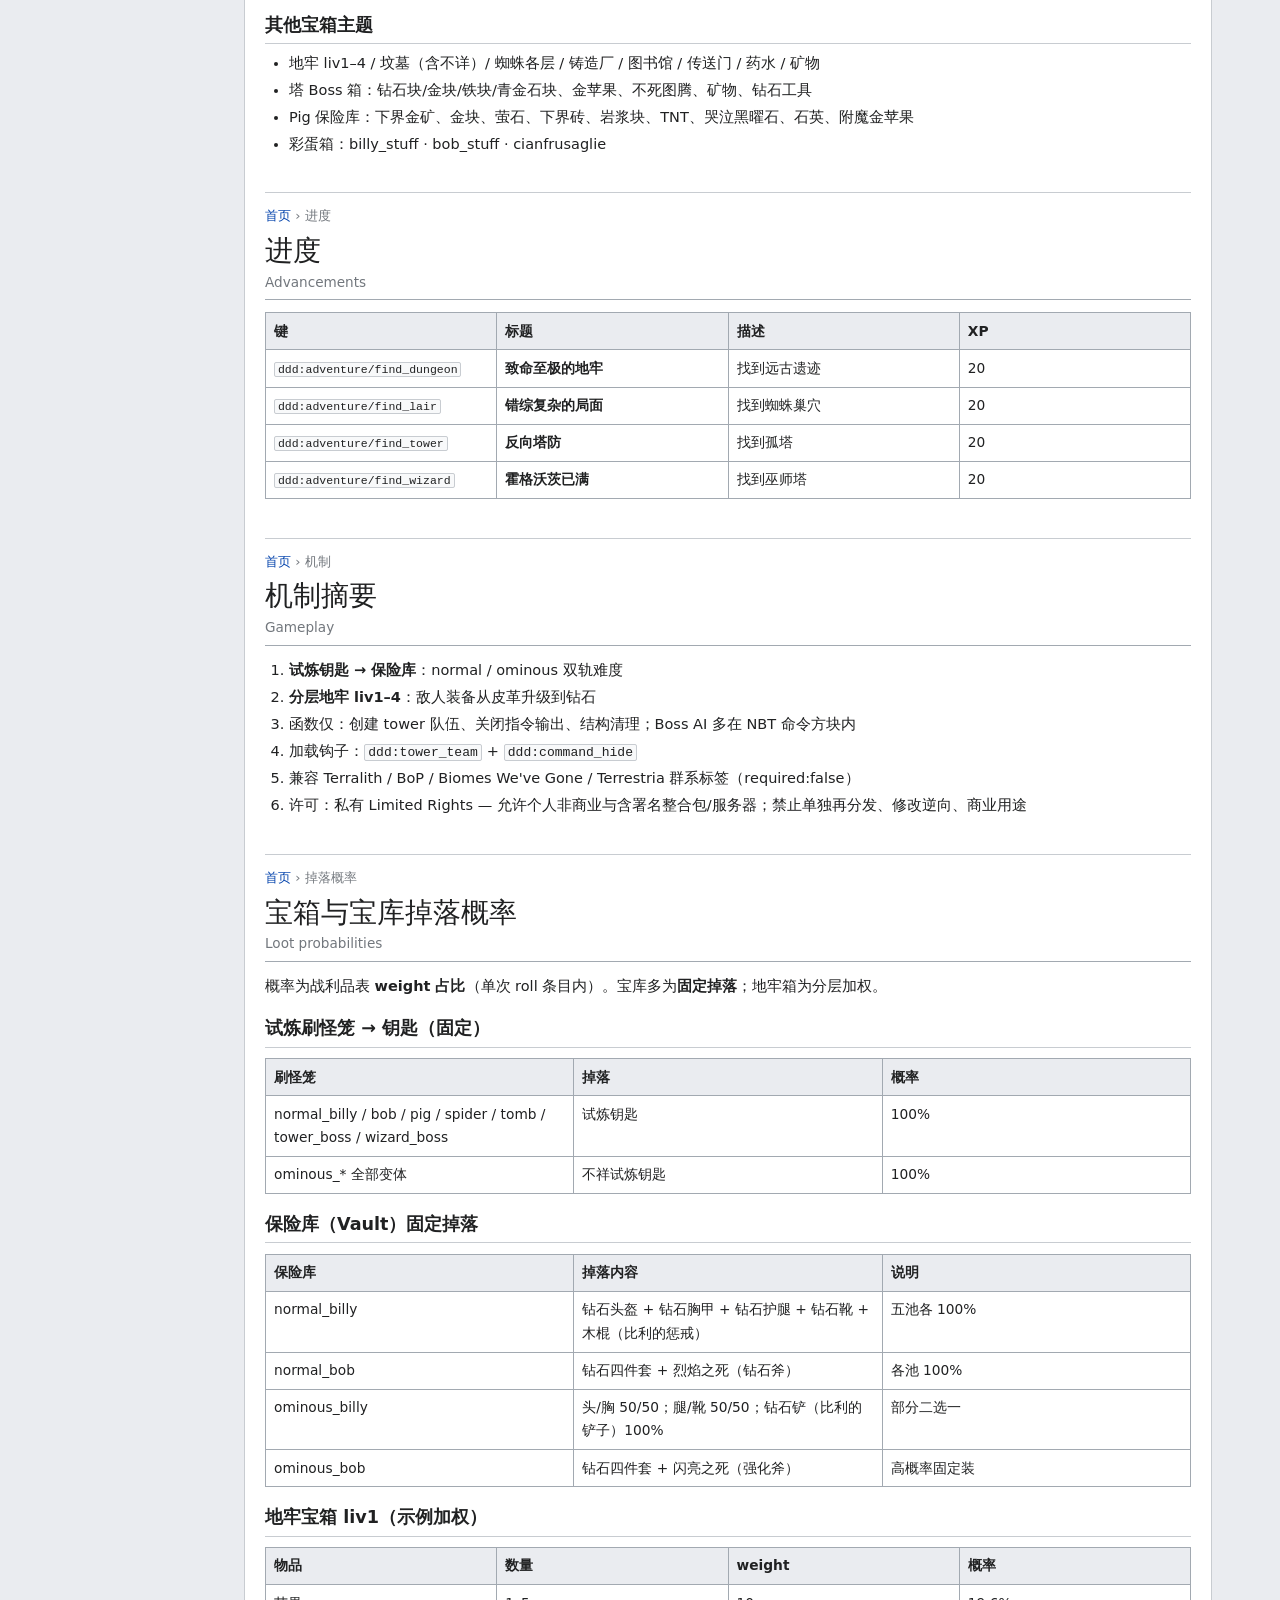
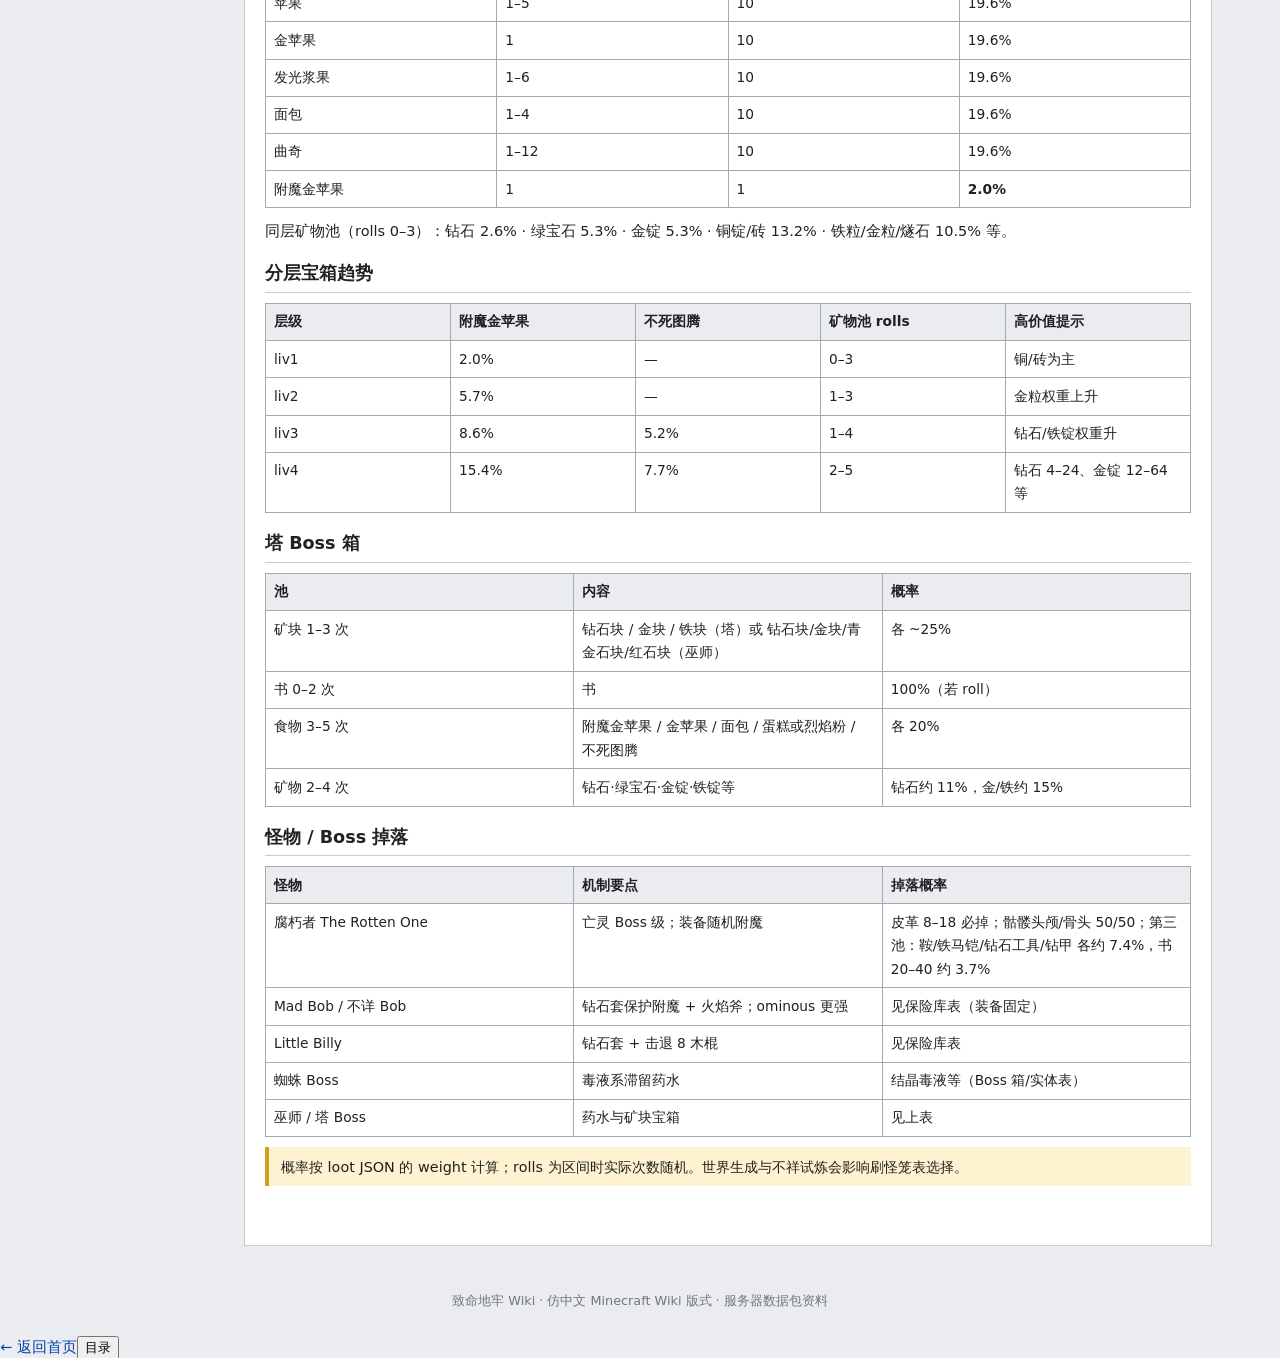
==== commit f5fe2834: "Ensure site-home + link colors on all pages" ====
--- a/DeadlyDeadlyDungeon/index.html
+++ b/DeadlyDeadlyDungeon/index.html
@@ -299,6 +299,74 @@
 				});
 			}
 		});
+
+	/* ===== float nav: home + collapsible TOC ===== */
+	(function () {
+		if (document.getElementById("floatNav")) return;
+		var nav = document.createElement("div");
+		nav.className = "float-nav";
+		nav.id = "floatNav";
+		nav.innerHTML = '<a class="float-home" href="../index.html">\u2190 \u8fd4\u56de\u9996\u9875</a>' +
+			'<button type="button" class="float-toc" id="floatToc" aria-expanded="false">\u76ee\u5f55</button>';
+		document.body.appendChild(nav);
+		var panel = document.createElement("div");
+		panel.className = "float-toc-panel";
+		panel.id = "floatTocPanel";
+		panel.hidden = true;
+		var html = "";
+		var sb = document.getElementById("wikiSidebar");
+		if (sb) {
+			var titles = sb.querySelectorAll(".sb-title");
+			var lists = sb.querySelectorAll("ul, ol");
+			var used = {};
+			for (var i = 0; i < lists.length; i++) {
+				var t = titles[i] ? titles[i].textContent.trim() : "\u7ae0\u8282";
+				if (!used[t]) { html += '<div class="ftp-title">' + t + "</div>"; used[t] = 1; }
+				var as = lists[i].querySelectorAll("a");
+				for (var j = 0; j < as.length; j++) {
+					html += '<a href="' + as[j].getAttribute("href") + '">' + as[j].textContent.trim() + "</a>";
+				}
+			}
+			if (!html) {
+				var links = sb.querySelectorAll("a");
+				for (var k = 0; k < links.length; k++) {
+					if (links[k].classList.contains("back-home")) continue;
+					html += '<a href="' + links[k].getAttribute("href") + '">' + links[k].textContent.trim() + "</a>";
+				}
+			}
+		}
+		var boxes = document.querySelectorAll(".toc-box");
+		for (var b = 0; b < boxes.length; b++) {
+			var bl = boxes[b].querySelectorAll("a");
+			if (!bl.length) continue;
+			if (html) html += '<div class="ftp-title">\u672c\u6587\u76ee\u5f55</div>';
+			for (var m = 0; m < bl.length; m++) {
+				html += '<a href="' + bl[m].getAttribute("href") + '">' + bl[m].textContent.trim() + "</a>";
+			}
+		}
+		if (!html) html = '<div class="ftp-title">\u6682\u65e0\u76ee\u5f55</div>';
+		panel.innerHTML = html;
+		document.body.appendChild(panel);
+		var btn = document.getElementById("floatToc");
+		btn.addEventListener("click", function () {
+			var open = panel.hidden;
+			panel.hidden = !open;
+			btn.setAttribute("aria-expanded", open ? "true" : "false");
+		});
+		panel.addEventListener("click", function (e) {
+			if (e.target.tagName === "A") {
+				panel.hidden = true;
+				btn.setAttribute("aria-expanded", "false");
+			}
+		});
+		document.addEventListener("click", function (e) {
+			if (!panel.hidden && !panel.contains(e.target) && e.target !== btn && !btn.contains(e.target)) {
+				panel.hidden = true;
+				btn.setAttribute("aria-expanded", "false");
+			}
+		});
+	})();
+
 </script>
 </body>
 </html>
--- a/DeadlyDeadlyDungeon/assets/app.css
+++ b/DeadlyDeadlyDungeon/assets/app.css
@@ -1477,3 +1477,32 @@
     top: 3.1rem;
   }
 }
+
+/* ===== TOC button controls both sidebar and in-page toc-box ===== */
+.wiki-sidebar.collapsed ol,
+.wiki-sidebar.collapsed .toc-box ol,
+.toc-box.collapsed ol {
+  display: none !important;
+}
+.toc-box .toc-title {
+  cursor: pointer;
+  user-select: none;
+}
+.toc-box .toc-title::after {
+  content: " ▾";
+  font-size: 0.75em;
+  opacity: 0.6;
+}
+.toc-box.collapsed .toc-title::after {
+  content: " ▸";
+}
+.toc-box.collapsed {
+  padding-bottom: 0.5rem;
+}
+/* mobile: start with toc-box collapsed so chapters don't stick on screen */
+@media (max-width: 800px) {
+  .toc-box ol { display: none; }
+  .toc-box.open ol { display: block; }
+  .toc-box.open .toc-title::after { content: " ▾"; }
+  .toc-box:not(.open) .toc-title::after { content: " ▸"; }
+}
